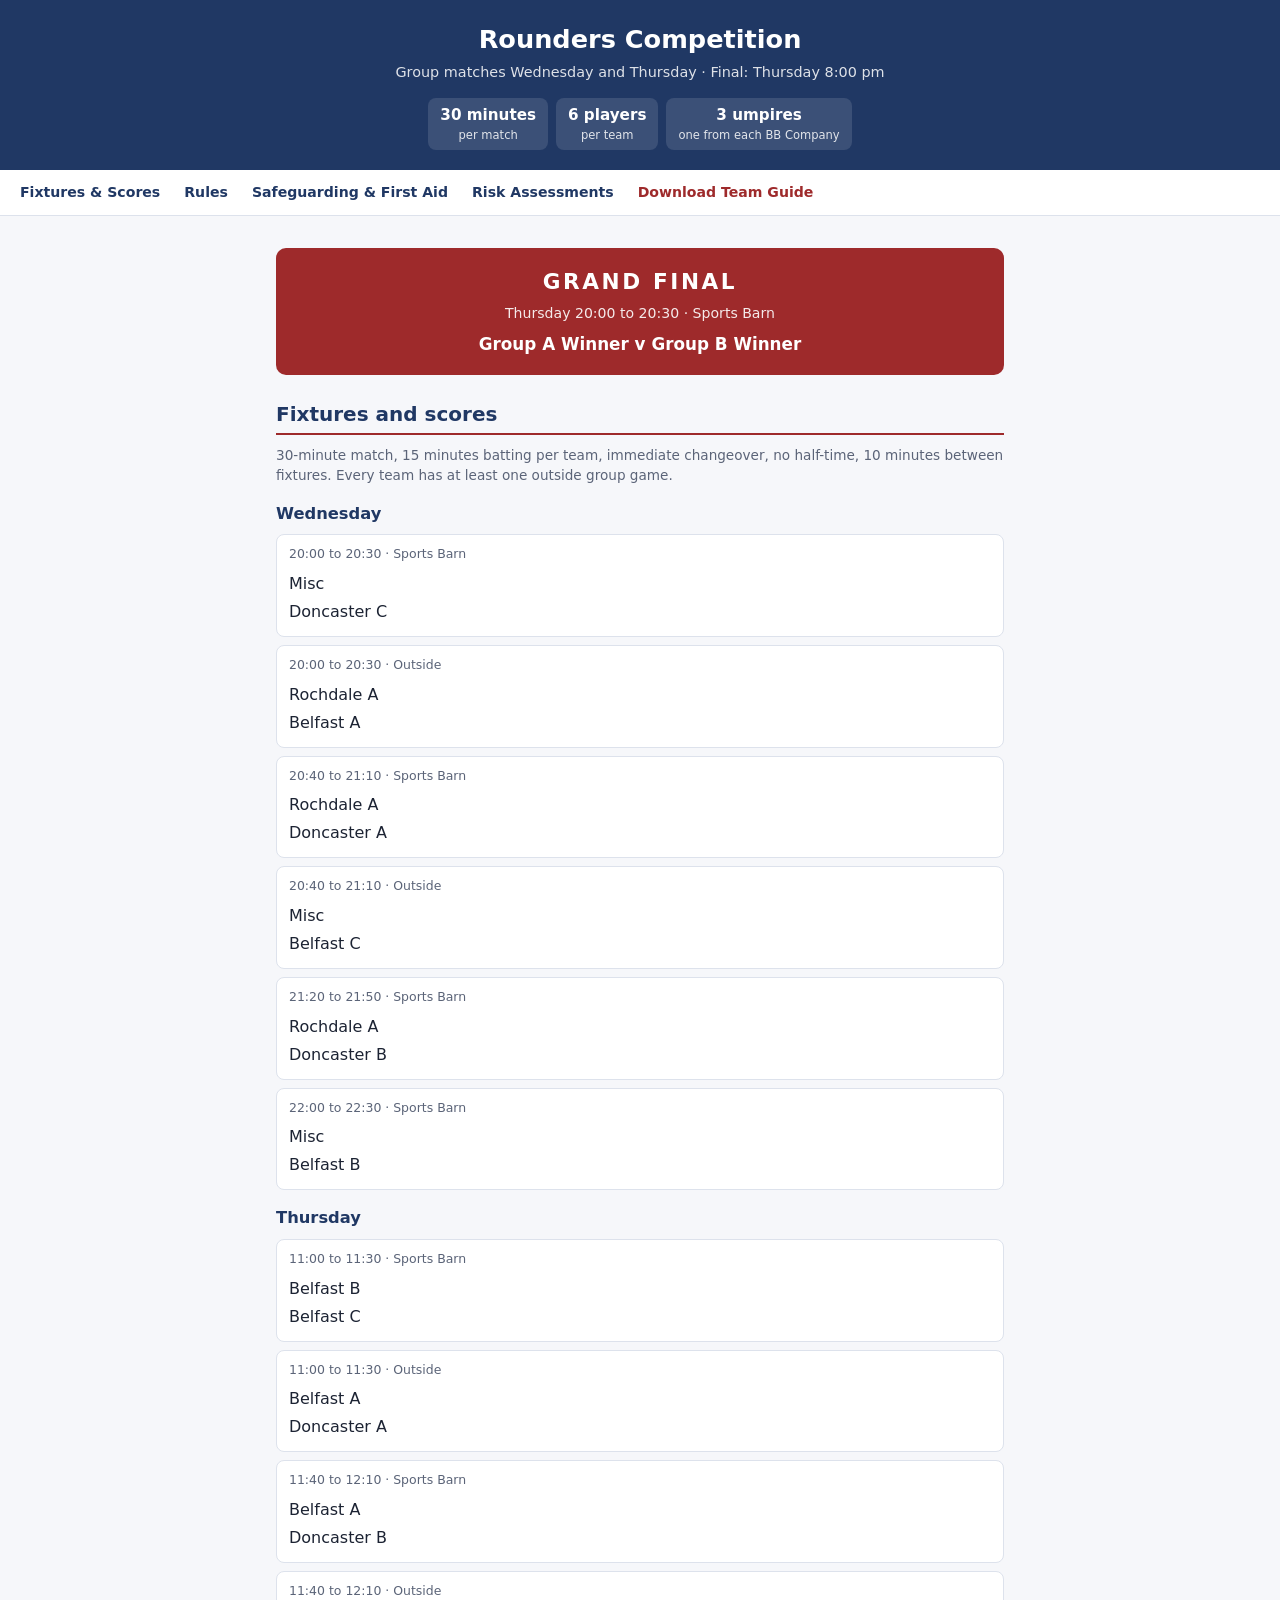
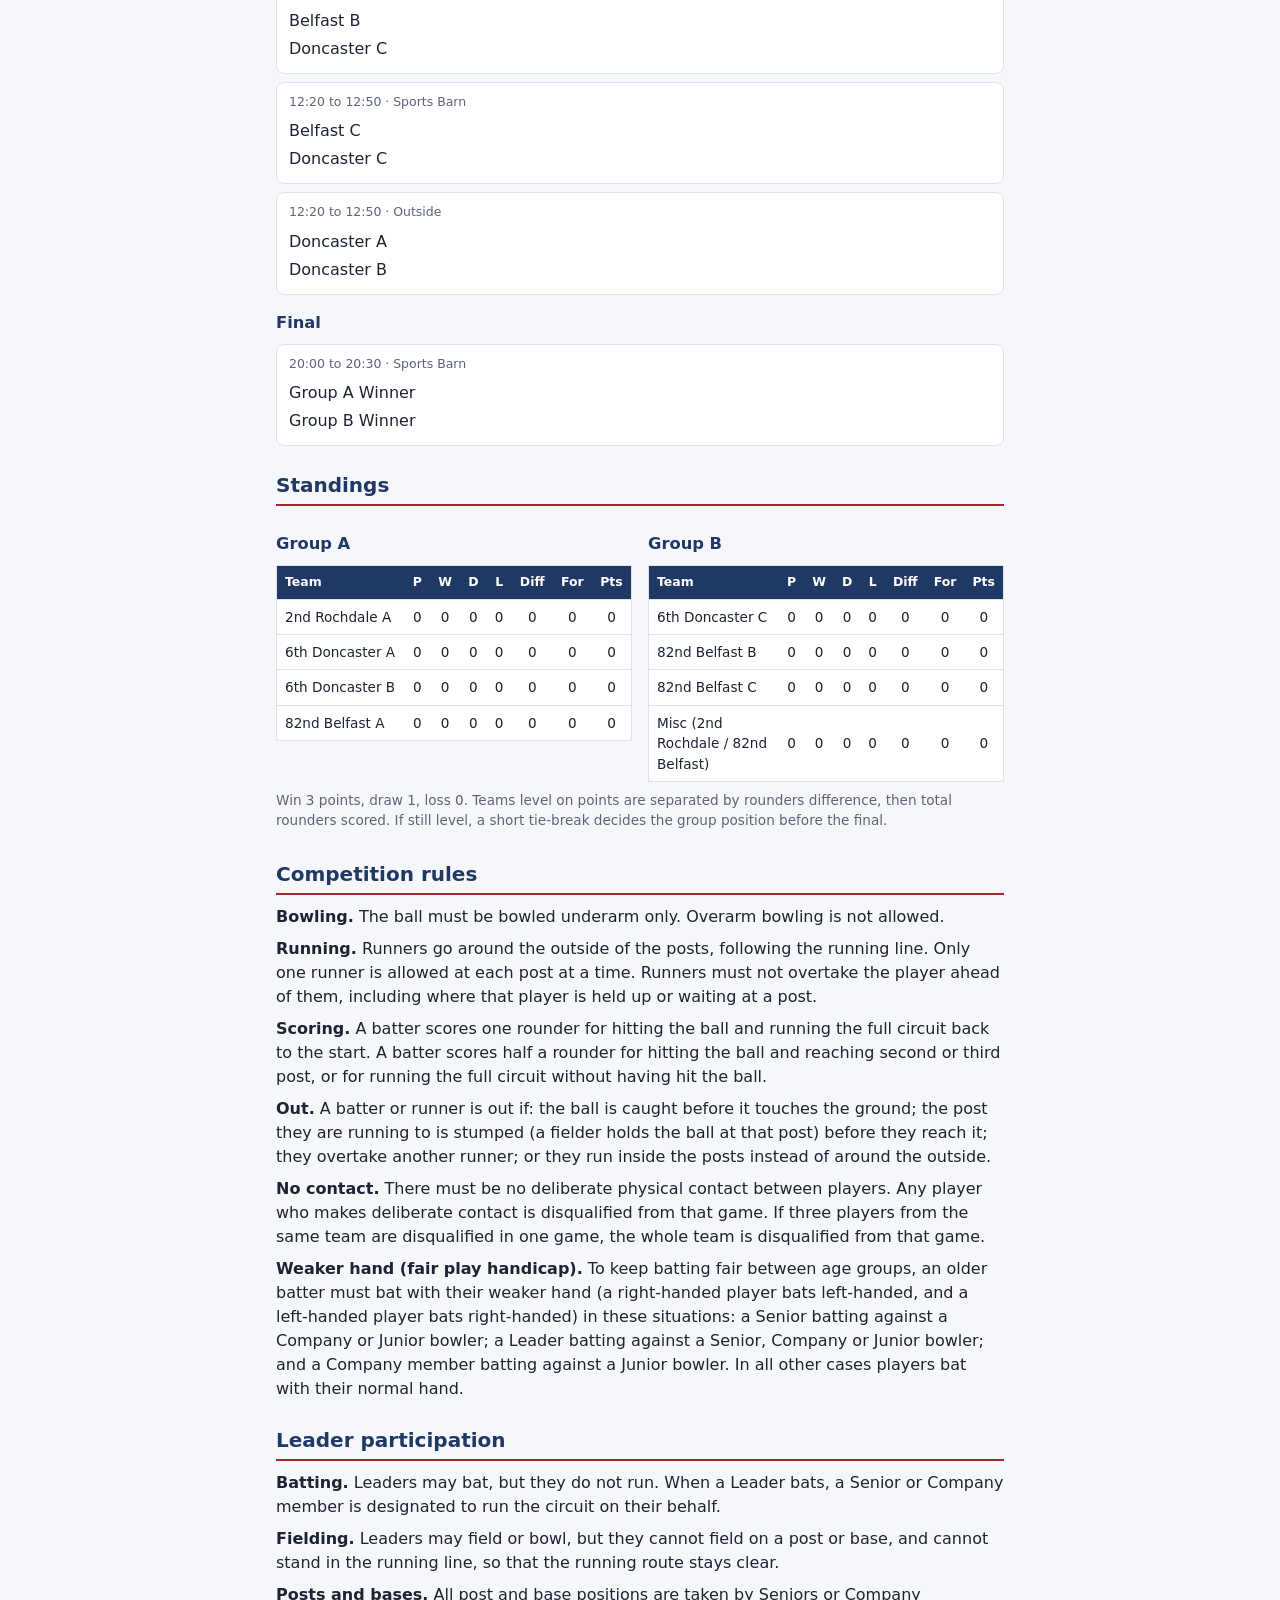
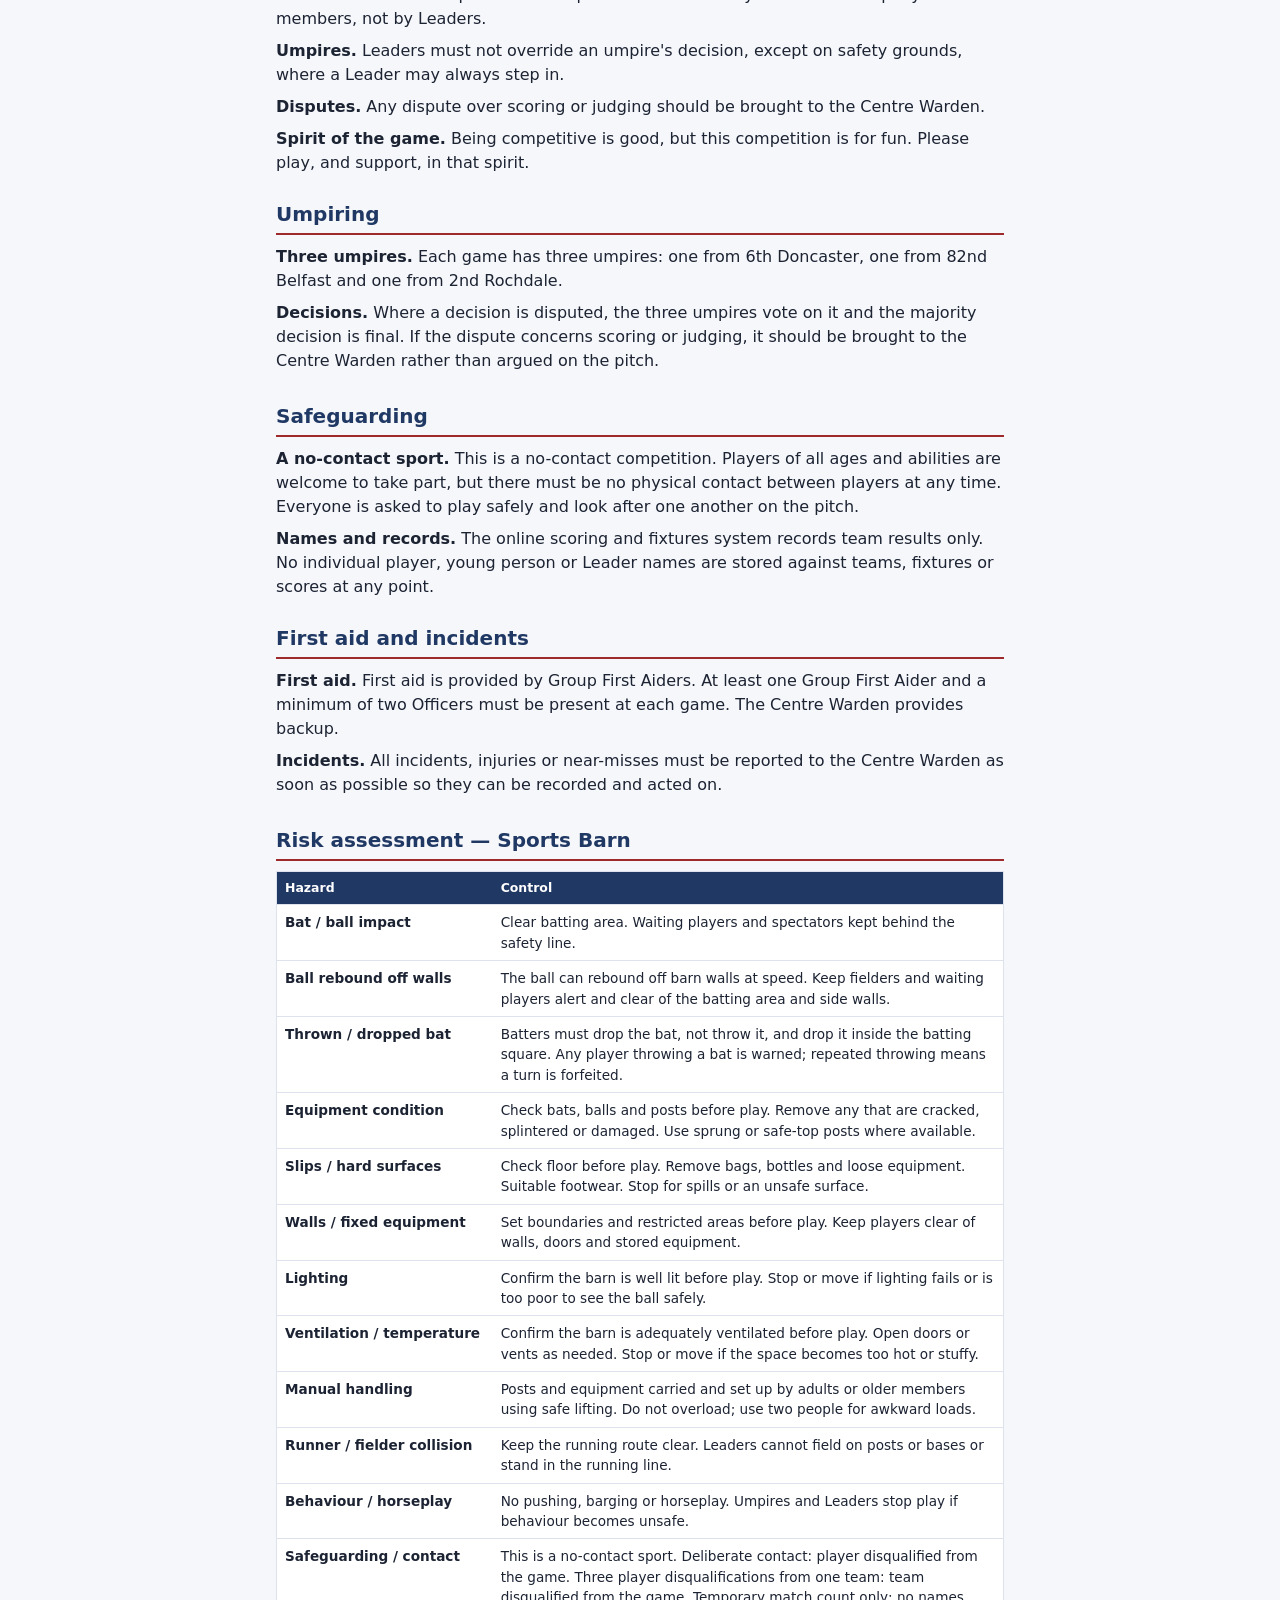
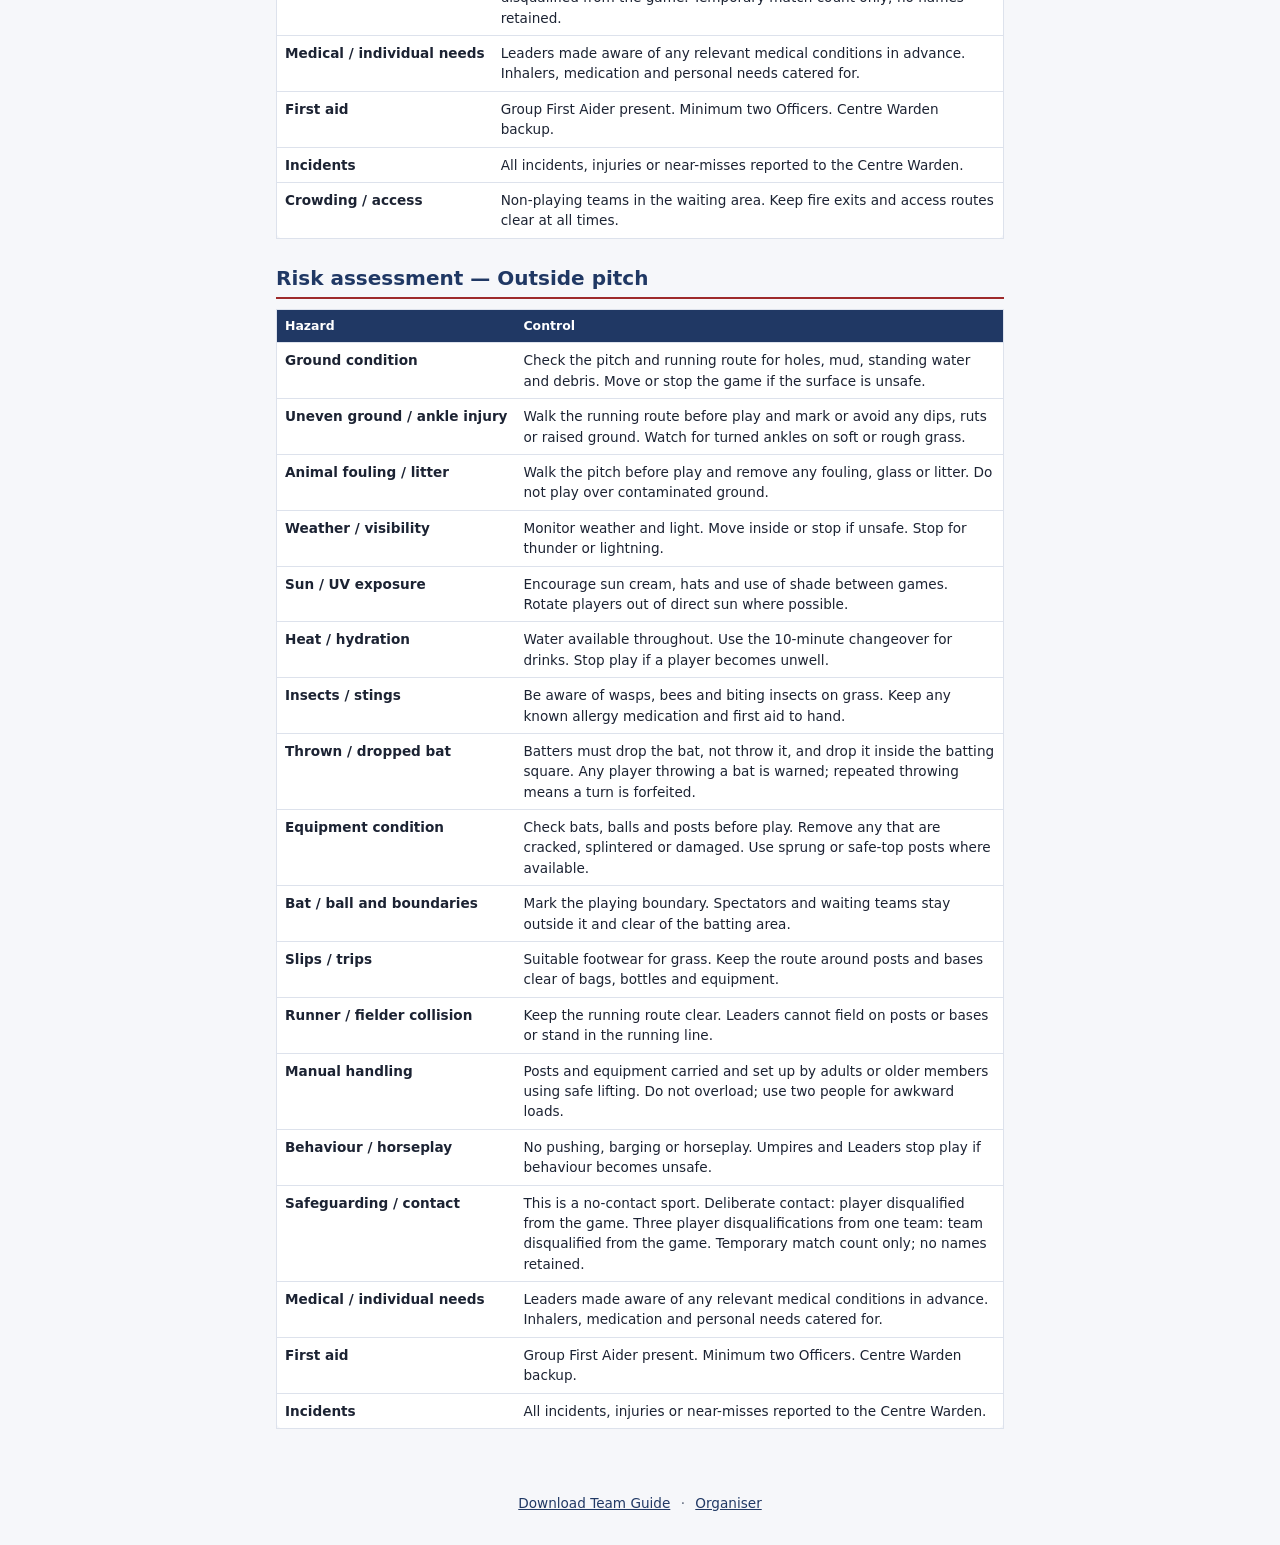
==== index.html @ 0ea50b52 "Rounders competition site: fixtures, scores, standings, rules and Team Guide" ====
<!DOCTYPE html>
<html lang="en">
<head>
<meta charset="UTF-8">
<meta name="viewport" content="width=device-width, initial-scale=1">
<title>Rounders Competition</title>
<link rel="stylesheet" href="style.css">
</head>
<body>

<header class="site-header">
  <h1>Rounders Competition</h1>
  <p class="strap">Group matches Wednesday and Thursday &middot; Final: Thursday 8:00 pm</p>
  <div class="chips">
    <div class="chip"><strong>30 minutes</strong><span>per match</span></div>
    <div class="chip"><strong>6 players</strong><span>per team</span></div>
    <div class="chip"><strong>3 umpires</strong><span>one from each BB Company</span></div>
  </div>
</header>

<nav class="site-nav">
  <a href="#fixtures">Fixtures &amp; Scores</a>
  <a href="#rules">Rules</a>
  <a href="#safety">Safeguarding &amp; First Aid</a>
  <a href="#risk">Risk Assessments</a>
  <a href="Rounders_Competition_Team_Guide.pdf" download>Download Team Guide</a>
</nav>

<main>

<section id="fixtures">
  <div class="final-banner" id="final-banner">
    <div class="final-label">Grand Final</div>
    <div class="final-detail">Thursday 20:00 to 20:30 &middot; Sports Barn</div>
    <div class="final-teams" id="final-teams">Group A Winner v Group B Winner</div>
  </div>

  <h2>Fixtures and scores</h2>
  <p class="note">30-minute match, 15 minutes batting per team, immediate changeover, no
  half-time, 10 minutes between fixtures. Every team has at least one outside group game.</p>

  <h3>Wednesday</h3>
  <div class="fixture-list" id="fixtures-wednesday"></div>

  <h3>Thursday</h3>
  <div class="fixture-list" id="fixtures-thursday"></div>

  <h3>Final</h3>
  <div class="fixture-list" id="fixtures-final"></div>

  <h2>Standings</h2>
  <div class="standings">
    <div>
      <h3>Group A</h3>
      <div class="table-wrap"><table id="standings-a"></table></div>
    </div>
    <div>
      <h3>Group B</h3>
      <div class="table-wrap"><table id="standings-b"></table></div>
    </div>
  </div>
  <p class="note">Win 3 points, draw 1, loss 0. Teams level on points are separated by
  rounders difference, then total rounders scored. If still level, a short tie-break
  decides the group position before the final.</p>
</section>

<section id="rules">
  <h2>Competition rules</h2>
  <p><strong>Bowling.</strong> The ball must be bowled underarm only. Overarm bowling is not allowed.</p>
  <p><strong>Running.</strong> Runners go around the outside of the posts, following the running line. Only one runner is allowed at each post at a time. Runners must not overtake the player ahead of them, including where that player is held up or waiting at a post.</p>
  <p><strong>Scoring.</strong> A batter scores one rounder for hitting the ball and running the full circuit back to the start. A batter scores half a rounder for hitting the ball and reaching second or third post, or for running the full circuit without having hit the ball.</p>
  <p><strong>Out.</strong> A batter or runner is out if: the ball is caught before it touches the ground; the post they are running to is stumped (a fielder holds the ball at that post) before they reach it; they overtake another runner; or they run inside the posts instead of around the outside.</p>
  <p><strong>No contact.</strong> There must be no deliberate physical contact between players. Any player who makes deliberate contact is disqualified from that game. If three players from the same team are disqualified in one game, the whole team is disqualified from that game.</p>
  <p><strong>Weaker hand (fair play handicap).</strong> To keep batting fair between age groups, an older batter must bat with their weaker hand (a right-handed player bats left-handed, and a left-handed player bats right-handed) in these situations: a Senior batting against a Company or Junior bowler; a Leader batting against a Senior, Company or Junior bowler; and a Company member batting against a Junior bowler. In all other cases players bat with their normal hand.</p>

  <h2>Leader participation</h2>
  <p><strong>Batting.</strong> Leaders may bat, but they do not run. When a Leader bats, a Senior or Company member is designated to run the circuit on their behalf.</p>
  <p><strong>Fielding.</strong> Leaders may field or bowl, but they cannot field on a post or base, and cannot stand in the running line, so that the running route stays clear.</p>
  <p><strong>Posts and bases.</strong> All post and base positions are taken by Seniors or Company members, not by Leaders.</p>
  <p><strong>Umpires.</strong> Leaders must not override an umpire's decision, except on safety grounds, where a Leader may always step in.</p>
  <p><strong>Disputes.</strong> Any dispute over scoring or judging should be brought to the Centre Warden.</p>
  <p><strong>Spirit of the game.</strong> Being competitive is good, but this competition is for fun. Please play, and support, in that spirit.</p>

  <h2>Umpiring</h2>
  <p><strong>Three umpires.</strong> Each game has three umpires: one from 6th Doncaster, one from 82nd Belfast and one from 2nd Rochdale.</p>
  <p><strong>Decisions.</strong> Where a decision is disputed, the three umpires vote on it and the majority decision is final. If the dispute concerns scoring or judging, it should be brought to the Centre Warden rather than argued on the pitch.</p>
</section>

<section id="safety">
  <h2>Safeguarding</h2>
  <p><strong>A no-contact sport.</strong> This is a no-contact competition. Players of all ages and abilities are welcome to take part, but there must be no physical contact between players at any time. Everyone is asked to play safely and look after one another on the pitch.</p>
  <p><strong>Names and records.</strong> The online scoring and fixtures system records team results only. No individual player, young person or Leader names are stored against teams, fixtures or scores at any point.</p>

  <h2>First aid and incidents</h2>
  <p><strong>First aid.</strong> First aid is provided by Group First Aiders. At least one Group First Aider and a minimum of two Officers must be present at each game. The Centre Warden provides backup.</p>
  <p><strong>Incidents.</strong> All incidents, injuries or near-misses must be reported to the Centre Warden as soon as possible so they can be recorded and acted on.</p>
</section>

<section id="risk">
  <h2>Risk assessment — Sports Barn</h2>
  <div class="table-wrap">
  <table class="risk-table">
    <tr><th>Hazard</th><th>Control</th></tr>
    <tr><td>Bat / ball impact</td><td>Clear batting area. Waiting players and spectators kept behind the safety line.</td></tr>
    <tr><td>Ball rebound off walls</td><td>The ball can rebound off barn walls at speed. Keep fielders and waiting players alert and clear of the batting area and side walls.</td></tr>
    <tr><td>Thrown / dropped bat</td><td>Batters must drop the bat, not throw it, and drop it inside the batting square. Any player throwing a bat is warned; repeated throwing means a turn is forfeited.</td></tr>
    <tr><td>Equipment condition</td><td>Check bats, balls and posts before play. Remove any that are cracked, splintered or damaged. Use sprung or safe-top posts where available.</td></tr>
    <tr><td>Slips / hard surfaces</td><td>Check floor before play. Remove bags, bottles and loose equipment. Suitable footwear. Stop for spills or an unsafe surface.</td></tr>
    <tr><td>Walls / fixed equipment</td><td>Set boundaries and restricted areas before play. Keep players clear of walls, doors and stored equipment.</td></tr>
    <tr><td>Lighting</td><td>Confirm the barn is well lit before play. Stop or move if lighting fails or is too poor to see the ball safely.</td></tr>
    <tr><td>Ventilation / temperature</td><td>Confirm the barn is adequately ventilated before play. Open doors or vents as needed. Stop or move if the space becomes too hot or stuffy.</td></tr>
    <tr><td>Manual handling</td><td>Posts and equipment carried and set up by adults or older members using safe lifting. Do not overload; use two people for awkward loads.</td></tr>
    <tr><td>Runner / fielder collision</td><td>Keep the running route clear. Leaders cannot field on posts or bases or stand in the running line.</td></tr>
    <tr><td>Behaviour / horseplay</td><td>No pushing, barging or horseplay. Umpires and Leaders stop play if behaviour becomes unsafe.</td></tr>
    <tr><td>Safeguarding / contact</td><td>This is a no-contact sport. Deliberate contact: player disqualified from the game. Three player disqualifications from one team: team disqualified from the game. Temporary match count only; no names retained.</td></tr>
    <tr><td>Medical / individual needs</td><td>Leaders made aware of any relevant medical conditions in advance. Inhalers, medication and personal needs catered for.</td></tr>
    <tr><td>First aid</td><td>Group First Aider present. Minimum two Officers. Centre Warden backup.</td></tr>
    <tr><td>Incidents</td><td>All incidents, injuries or near-misses reported to the Centre Warden.</td></tr>
    <tr><td>Crowding / access</td><td>Non-playing teams in the waiting area. Keep fire exits and access routes clear at all times.</td></tr>
  </table>
  </div>

  <h2>Risk assessment — Outside pitch</h2>
  <div class="table-wrap">
  <table class="risk-table">
    <tr><th>Hazard</th><th>Control</th></tr>
    <tr><td>Ground condition</td><td>Check the pitch and running route for holes, mud, standing water and debris. Move or stop the game if the surface is unsafe.</td></tr>
    <tr><td>Uneven ground / ankle injury</td><td>Walk the running route before play and mark or avoid any dips, ruts or raised ground. Watch for turned ankles on soft or rough grass.</td></tr>
    <tr><td>Animal fouling / litter</td><td>Walk the pitch before play and remove any fouling, glass or litter. Do not play over contaminated ground.</td></tr>
    <tr><td>Weather / visibility</td><td>Monitor weather and light. Move inside or stop if unsafe. Stop for thunder or lightning.</td></tr>
    <tr><td>Sun / UV exposure</td><td>Encourage sun cream, hats and use of shade between games. Rotate players out of direct sun where possible.</td></tr>
    <tr><td>Heat / hydration</td><td>Water available throughout. Use the 10-minute changeover for drinks. Stop play if a player becomes unwell.</td></tr>
    <tr><td>Insects / stings</td><td>Be aware of wasps, bees and biting insects on grass. Keep any known allergy medication and first aid to hand.</td></tr>
    <tr><td>Thrown / dropped bat</td><td>Batters must drop the bat, not throw it, and drop it inside the batting square. Any player throwing a bat is warned; repeated throwing means a turn is forfeited.</td></tr>
    <tr><td>Equipment condition</td><td>Check bats, balls and posts before play. Remove any that are cracked, splintered or damaged. Use sprung or safe-top posts where available.</td></tr>
    <tr><td>Bat / ball and boundaries</td><td>Mark the playing boundary. Spectators and waiting teams stay outside it and clear of the batting area.</td></tr>
    <tr><td>Slips / trips</td><td>Suitable footwear for grass. Keep the route around posts and bases clear of bags, bottles and equipment.</td></tr>
    <tr><td>Runner / fielder collision</td><td>Keep the running route clear. Leaders cannot field on posts or bases or stand in the running line.</td></tr>
    <tr><td>Manual handling</td><td>Posts and equipment carried and set up by adults or older members using safe lifting. Do not overload; use two people for awkward loads.</td></tr>
    <tr><td>Behaviour / horseplay</td><td>No pushing, barging or horseplay. Umpires and Leaders stop play if behaviour becomes unsafe.</td></tr>
    <tr><td>Safeguarding / contact</td><td>This is a no-contact sport. Deliberate contact: player disqualified from the game. Three player disqualifications from one team: team disqualified from the game. Temporary match count only; no names retained.</td></tr>
    <tr><td>Medical / individual needs</td><td>Leaders made aware of any relevant medical conditions in advance. Inhalers, medication and personal needs catered for.</td></tr>
    <tr><td>First aid</td><td>Group First Aider present. Minimum two Officers. Centre Warden backup.</td></tr>
    <tr><td>Incidents</td><td>All incidents, injuries or near-misses reported to the Centre Warden.</td></tr>
  </table>
  </div>
</section>

</main>

<footer class="site-footer">
  <a href="Rounders_Competition_Team_Guide.pdf" download>Download Team Guide</a>
  <span>&middot;</span>
  <a href="scoring.html">Organiser</a>
</footer>

<script src="data.js"></script>
<script src="site.js"></script>
</body>
</html>
---- style.css ----
:root {
  --navy: #203864;
  --red: #9e2a2b;
  --bg: #f6f7fa;
  --card: #ffffff;
  --line: #dde2ec;
  --text: #1c2333;
  --muted: #5b6478;
}

* { box-sizing: border-box; margin: 0; }

body {
  font-family: "Segoe UI", system-ui, -apple-system, sans-serif;
  background: var(--bg);
  color: var(--text);
  line-height: 1.5;
}

.site-header {
  background: var(--navy);
  color: #fff;
  padding: 20px 16px;
  text-align: center;
}
.site-header h1 { font-size: 1.6rem; }
.strap { opacity: 0.85; font-size: 0.9rem; margin-top: 4px; }
.header-link { color: #fff; }

.chips {
  display: flex;
  justify-content: center;
  gap: 8px;
  margin-top: 14px;
  flex-wrap: wrap;
}
.chip {
  background: rgba(255, 255, 255, 0.12);
  border-radius: 8px;
  padding: 6px 12px;
  display: flex;
  flex-direction: column;
  min-width: 96px;
}
.chip strong { font-size: 0.95rem; }
.chip span { font-size: 0.72rem; opacity: 0.85; }

.site-nav {
  position: sticky;
  top: 0;
  z-index: 10;
  background: var(--card);
  border-bottom: 1px solid var(--line);
  display: flex;
  overflow-x: auto;
  white-space: nowrap;
  padding: 0 8px;
}
.site-nav a {
  padding: 12px 12px;
  color: var(--navy);
  text-decoration: none;
  font-weight: 600;
  font-size: 0.88rem;
}
.site-nav a:last-child { color: var(--red); }

main { max-width: 760px; margin: 0 auto; padding: 16px; }

section { margin-bottom: 28px; }

h2 {
  color: var(--navy);
  font-size: 1.25rem;
  margin: 24px 0 10px;
  padding-bottom: 4px;
  border-bottom: 2px solid var(--red);
}
h3 { color: var(--navy); font-size: 1.02rem; margin: 16px 0 8px; }

p { margin: 8px 0; }
.note { color: var(--muted); font-size: 0.85rem; }

.final-banner {
  background: var(--red);
  color: #fff;
  border-radius: 10px;
  padding: 18px 16px;
  text-align: center;
  margin-top: 16px;
}
.final-label {
  font-size: 1.35rem;
  font-weight: 800;
  letter-spacing: 0.12em;
  text-transform: uppercase;
}
.final-detail { font-size: 0.88rem; opacity: 0.9; margin: 4px 0 8px; }
.final-teams { font-weight: 700; font-size: 1.05rem; }

.fixture-list { display: grid; gap: 8px; }

.fixture {
  background: var(--card);
  border: 1px solid var(--line);
  border-radius: 8px;
  padding: 10px 12px;
}
.fx-meta { color: var(--muted); font-size: 0.78rem; margin-bottom: 6px; }
.fx-team {
  display: flex;
  justify-content: space-between;
  align-items: center;
  gap: 8px;
  padding: 2px 0;
}
.fx-team.win { font-weight: 700; }
.fx-team .score { font-variant-numeric: tabular-nums; min-width: 2ch; text-align: right; }

.tag {
  background: var(--navy);
  color: #fff;
  border-radius: 4px;
  font-size: 0.68rem;
  padding: 1px 6px;
  vertical-align: middle;
}

.standings { display: grid; gap: 16px; }
@media (min-width: 640px) { .standings { grid-template-columns: 1fr 1fr; } }

.table-wrap { overflow-x: auto; }

table {
  width: 100%;
  border-collapse: collapse;
  background: var(--card);
  border: 1px solid var(--line);
  border-radius: 8px;
  font-size: 0.85rem;
}
th, td { padding: 7px 8px; text-align: center; border-bottom: 1px solid var(--line); }
th { background: var(--navy); color: #fff; font-size: 0.78rem; }
tr:last-child td { border-bottom: none; }
td.tname, th.tname { text-align: left; }

.risk-table th, .risk-table td { text-align: left; vertical-align: top; }
.risk-table td:first-child { font-weight: 600; white-space: nowrap; }
@media (max-width: 480px) { .risk-table td:first-child { white-space: normal; } }

.site-footer {
  text-align: center;
  padding: 20px 16px 32px;
  color: var(--muted);
  font-size: 0.85rem;
}
.site-footer a { color: var(--navy); }
.site-footer span { margin: 0 6px; }

/* Scoring page */
.token-label { font-weight: 600; display: block; margin-bottom: 4px; }
#token {
  width: 100%;
  padding: 10px;
  border: 1px solid var(--line);
  border-radius: 8px;
  font-size: 1rem;
}
.score-entry { margin-bottom: 8px; }
.score-entry input {
  width: 84px;
  padding: 8px;
  border: 1px solid var(--line);
  border-radius: 8px;
  font-size: 1rem;
  text-align: right;
}
.save-bar {
  position: sticky;
  bottom: 0;
  background: var(--card);
  border-top: 1px solid var(--line);
  display: flex;
  justify-content: space-between;
  align-items: center;
  gap: 12px;
  padding: 12px 16px;
  margin: 0 -16px;
}
.save-bar #status { font-size: 0.85rem; color: var(--muted); }
.save-bar button {
  background: var(--red);
  color: #fff;
  border: none;
  border-radius: 8px;
  padding: 10px 20px;
  font-size: 1rem;
  font-weight: 700;
  cursor: pointer;
}
.save-bar button:disabled { opacity: 0.5; }
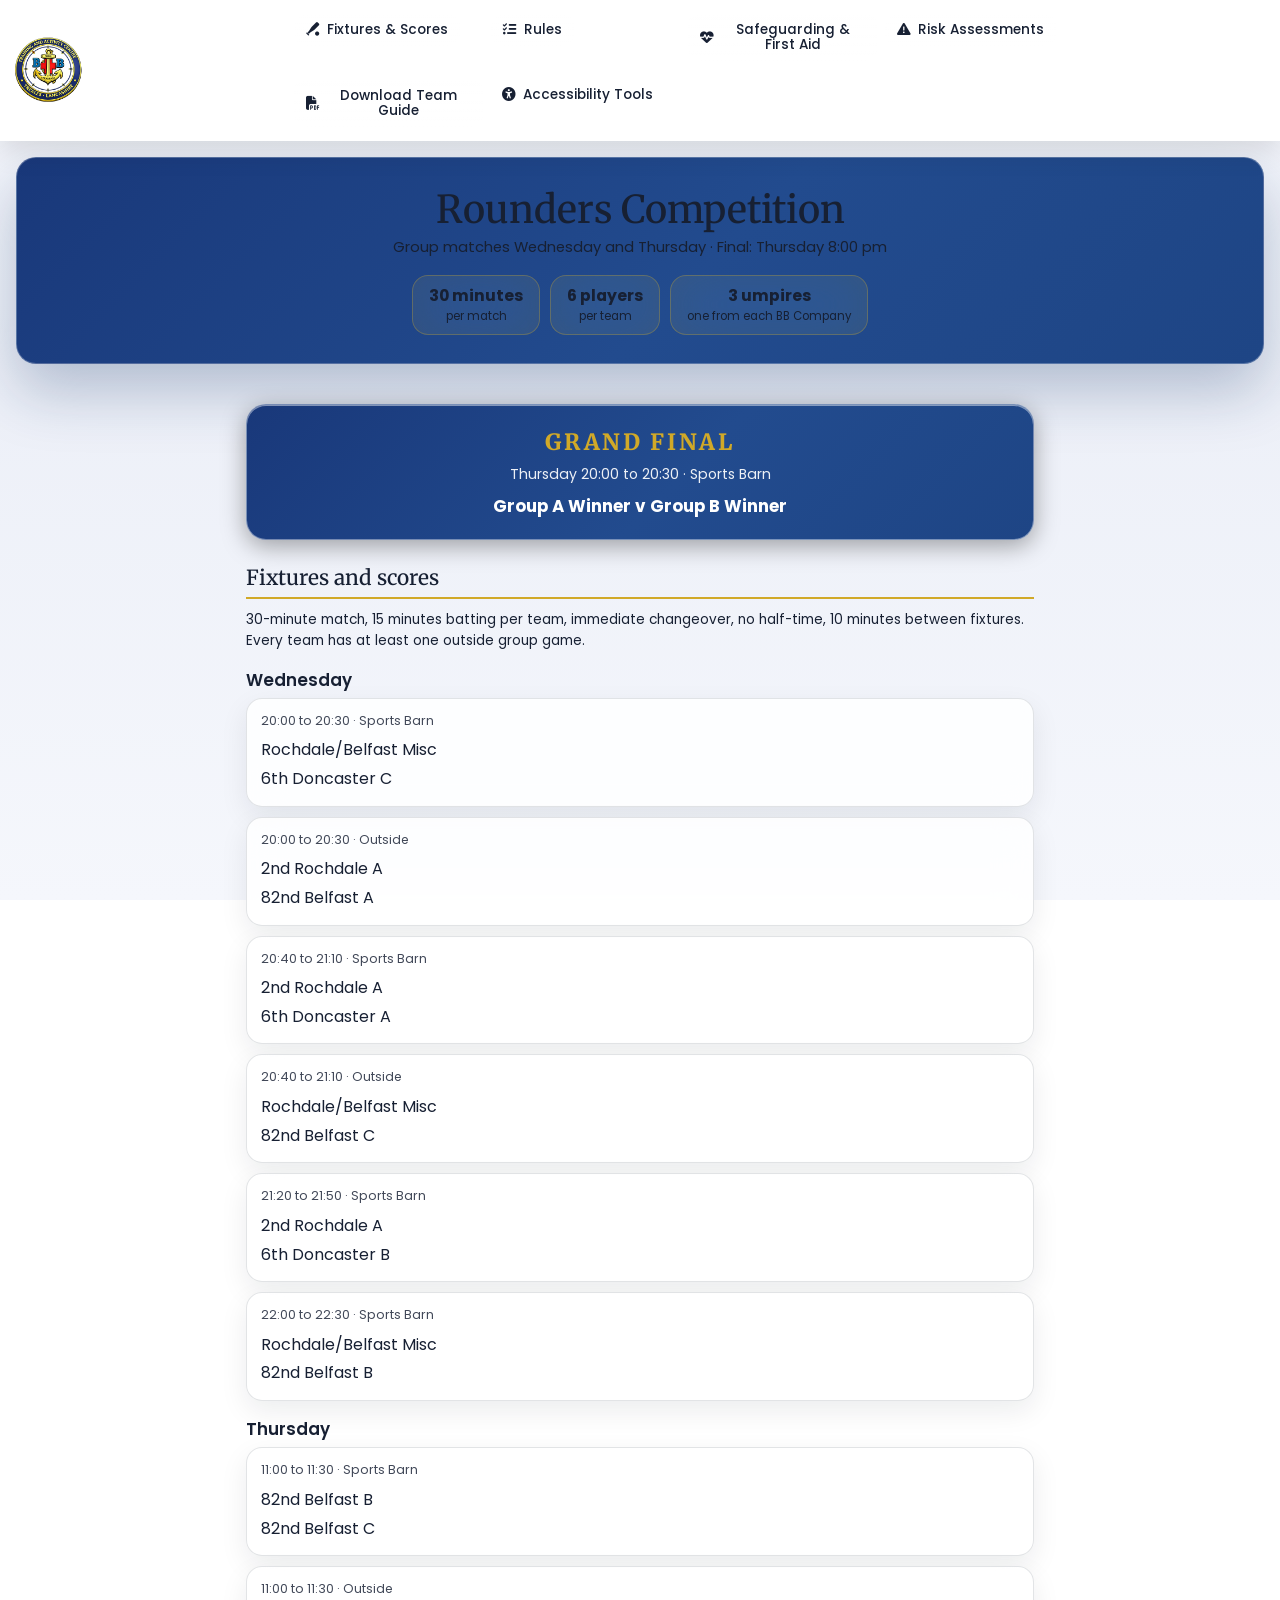
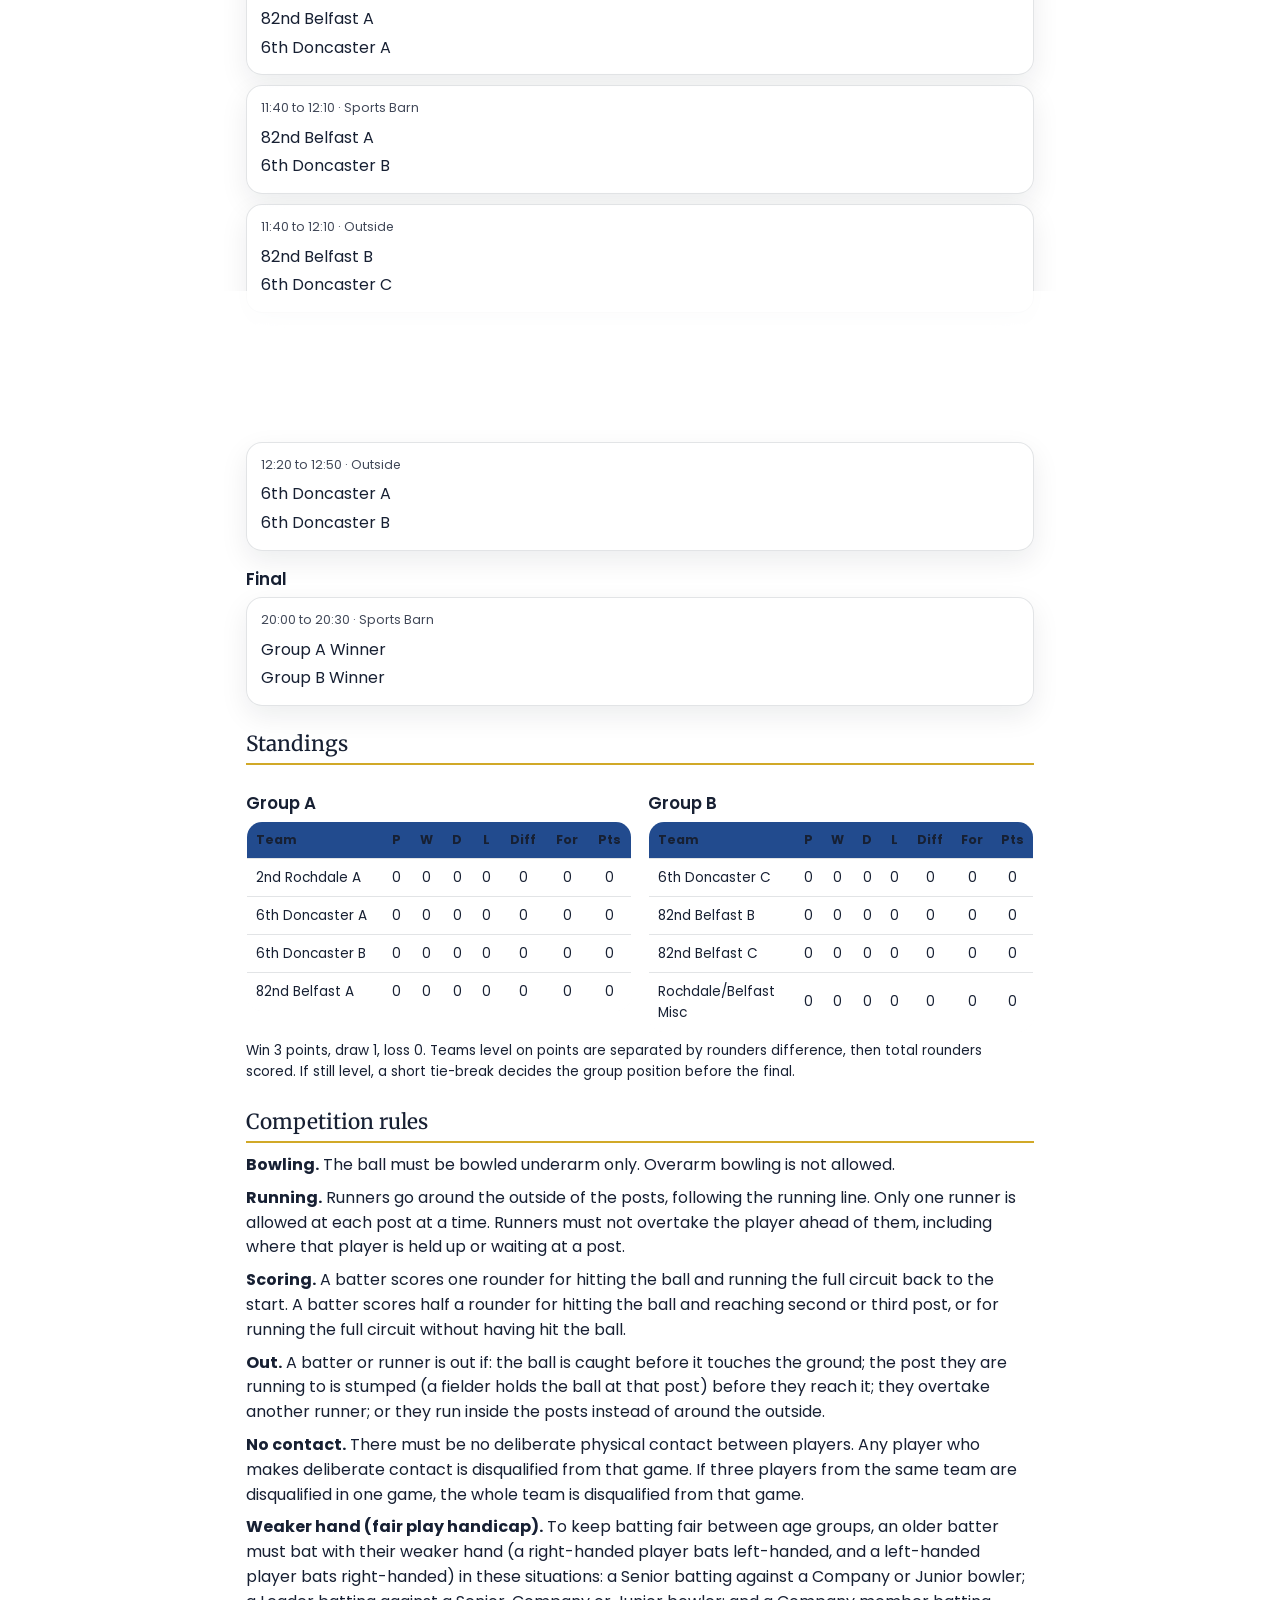
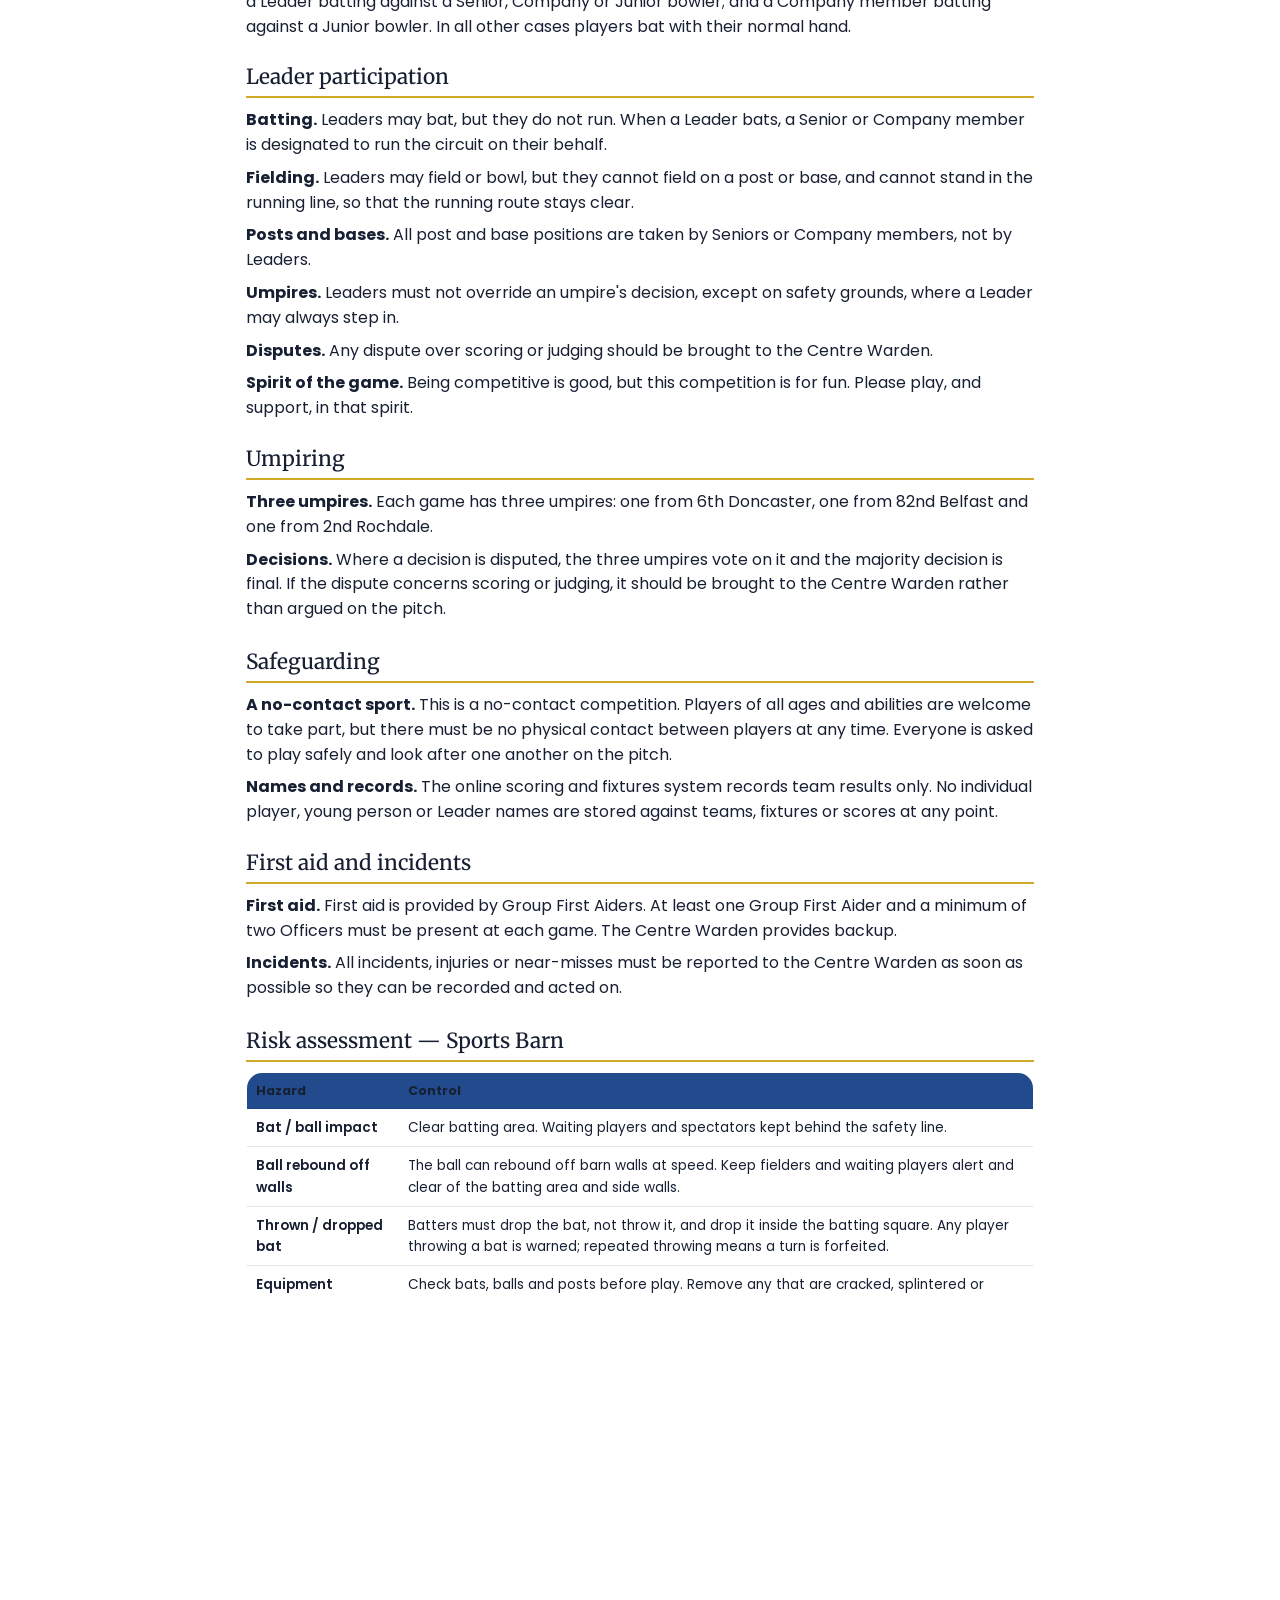
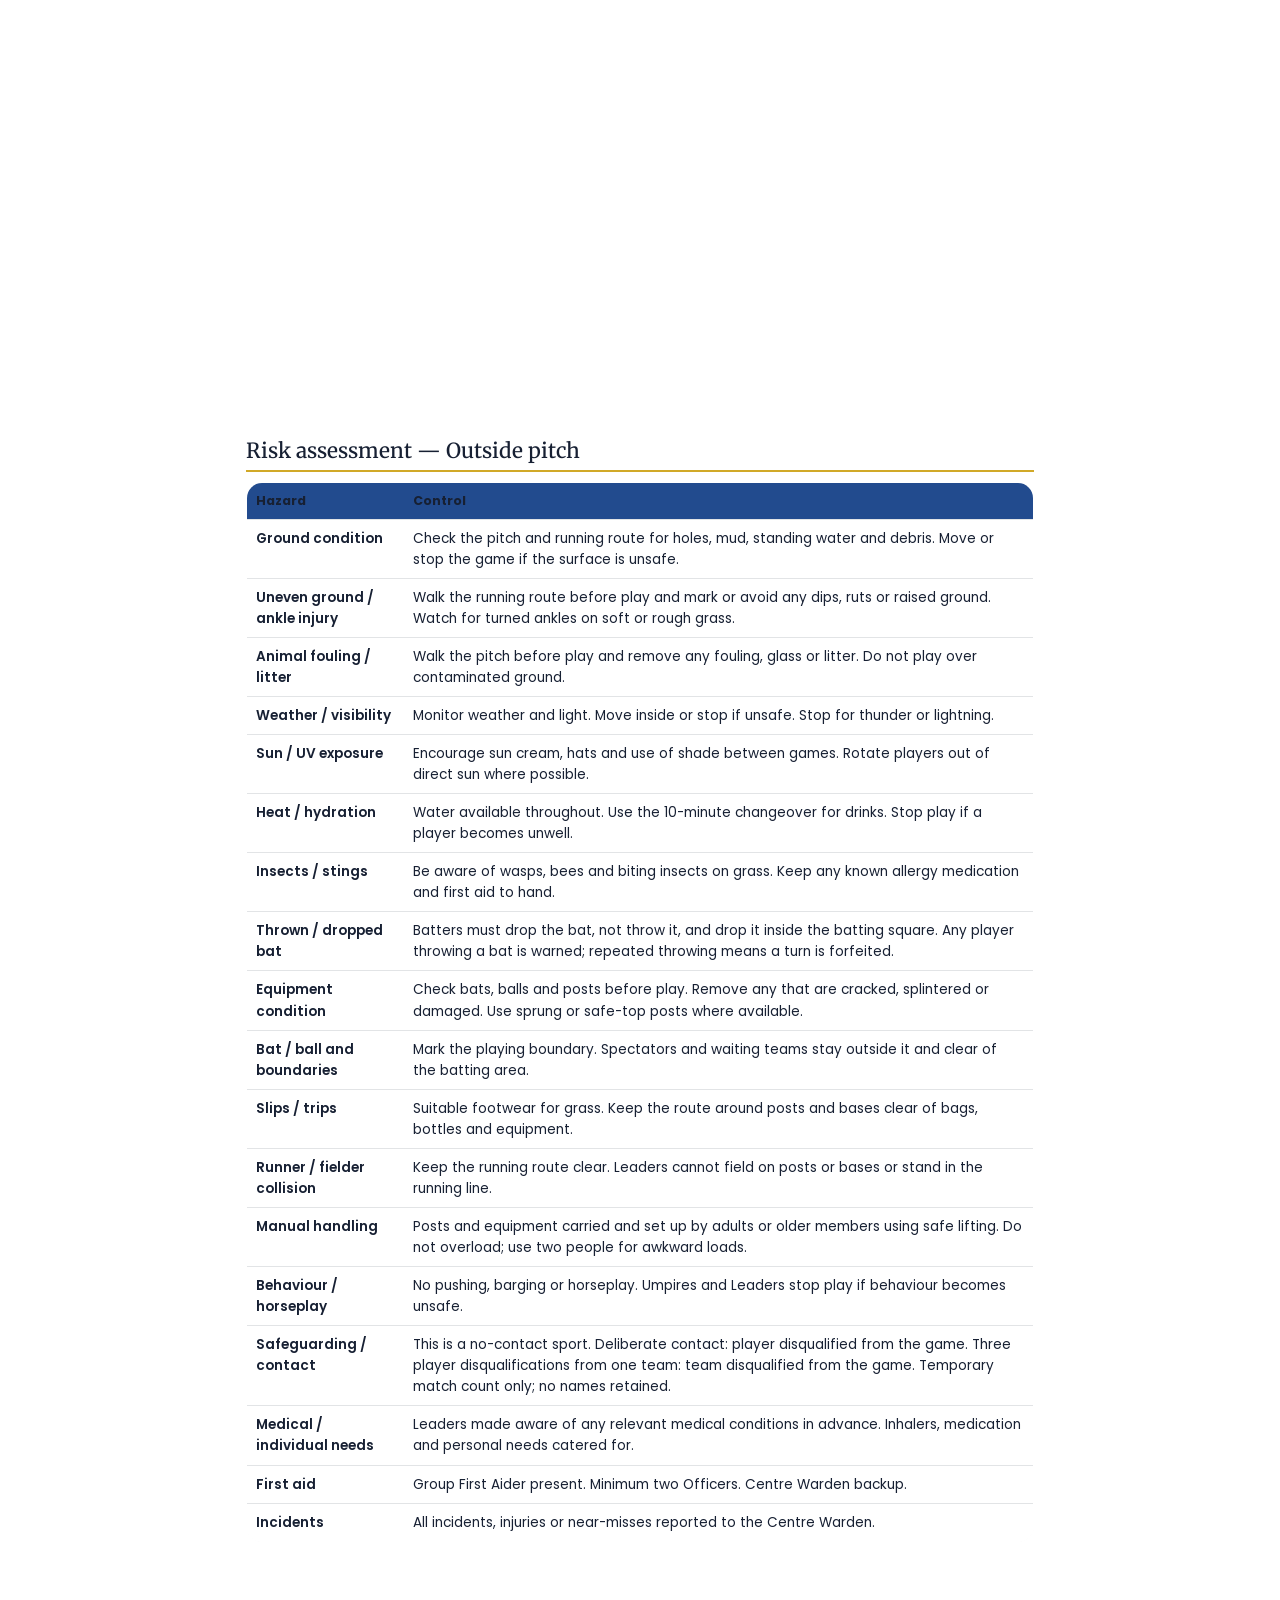
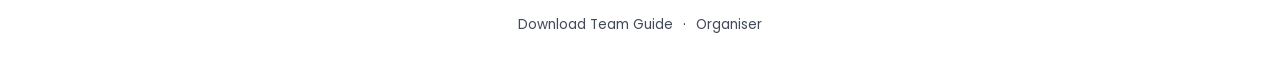
==== commit 4f0a1910: "Main-site accessibility modal, logo, glass styling, mobile nav, full team names" ====
--- a/index.html
+++ b/index.html
@@ -1,14 +1,85 @@
 <!DOCTYPE html>
-<html lang="en">
+<html id="html-root" lang="en">
 <head>
 <meta charset="UTF-8">
 <meta name="viewport" content="width=device-width, initial-scale=1">
 <title>Rounders Competition</title>
-<link rel="stylesheet" href="style.css">
+<link rel="icon" href="assets/media/i000-logo_centre-mostpages-nav-residential.webp">
+
+<link rel="preconnect" href="https://fonts.googleapis.com">
+<link rel="preconnect" href="https://fonts.gstatic.com" crossorigin>
+<link rel="preconnect" href="https://cdn.jsdelivr.net" crossorigin>
+<link rel="preconnect" href="https://cdnjs.cloudflare.com" crossorigin>
+
+<link href="https://cdn.jsdelivr.net/npm/bootstrap@5.0.2/dist/css/bootstrap.min.css" rel="stylesheet">
+<link href="https://cdnjs.cloudflare.com/ajax/libs/font-awesome/6.5.0/css/all.min.css" rel="stylesheet" referrerpolicy="no-referrer">
+<link href="https://fonts.googleapis.com/css2?family=Poppins:wght@400;600&family=Merriweather:wght@700&display=swap" rel="stylesheet">
+
+<link href="css/tokens.css" rel="stylesheet">
+<link href="css/base.css" rel="stylesheet">
+<link href="css/components.css" rel="stylesheet">
+<link href="css/theme-overrides.css" rel="stylesheet">
+<link href="style.css" rel="stylesheet">
 </head>
-<body>
-
-<header class="site-header">
+<body data-page="index">
+
+<nav class="navbar navbar-expand-lg nav-glass" aria-label="Main navigation">
+  <div class="container-fluid">
+    <a class="navbar-brand" href="index.html">
+      <img src="assets/media/i000-logo_centre-mostpages-nav-residential.webp"
+        alt="The Boys' Brigade North West District Training and Activity Centre" class="nav-logo" />
+    </a>
+
+    <button class="navbar-toggler" type="button" data-bs-toggle="collapse" data-bs-target="#navbarMain"
+      aria-controls="navbarMain" aria-expanded="false" aria-label="Toggle navigation">
+      <span class="navbar-toggler-icon toggle"></span>
+    </button>
+
+    <div class="collapse navbar-collapse" id="navbarMain">
+      <ul class="navbar-nav nav-main-links ms-auto mb-2 mb-lg-0 text-center">
+        <li class="nav-item">
+          <a class="nav-link nav-glass-btn toggle" href="#fixtures">
+            <i class="fa-solid fa-baseball-bat-ball" aria-hidden="true"></i>
+            Fixtures &amp; Scores
+          </a>
+        </li>
+        <li class="nav-item">
+          <a class="nav-link nav-glass-btn toggle" href="#rules">
+            <i class="fa-solid fa-list-check" aria-hidden="true"></i>
+            Rules
+          </a>
+        </li>
+        <li class="nav-item">
+          <a class="nav-link nav-glass-btn toggle" href="#safety">
+            <i class="fa-solid fa-heart-pulse" aria-hidden="true"></i>
+            Safeguarding &amp; First Aid
+          </a>
+        </li>
+        <li class="nav-item">
+          <a class="nav-link nav-glass-btn toggle" href="#risk">
+            <i class="fa-solid fa-triangle-exclamation" aria-hidden="true"></i>
+            Risk Assessments
+          </a>
+        </li>
+        <li class="nav-item">
+          <a class="nav-link nav-glass-btn toggle" href="Rounders_Competition_Team_Guide.pdf" download>
+            <i class="fa-solid fa-file-pdf" aria-hidden="true"></i>
+            Download Team Guide
+          </a>
+        </li>
+        <li class="nav-item">
+          <button type="button" class="nav-link nav-glass-btn toggle" data-bs-toggle="modal"
+            data-bs-target="#accessModal">
+            <i class="fa-solid fa-universal-access" aria-hidden="true"></i>
+            Accessibility Tools
+          </button>
+        </li>
+      </ul>
+    </div>
+  </div>
+</nav>
+
+<header class="comp-hero">
   <h1>Rounders Competition</h1>
   <p class="strap">Group matches Wednesday and Thursday &middot; Final: Thursday 8:00 pm</p>
   <div class="chips">
@@ -17,14 +88,6 @@
     <div class="chip"><strong>3 umpires</strong><span>one from each BB Company</span></div>
   </div>
 </header>
-
-<nav class="site-nav">
-  <a href="#fixtures">Fixtures &amp; Scores</a>
-  <a href="#rules">Rules</a>
-  <a href="#safety">Safeguarding &amp; First Aid</a>
-  <a href="#risk">Risk Assessments</a>
-  <a href="Rounders_Competition_Team_Guide.pdf" download>Download Team Guide</a>
-</nav>
 
 <main>
 
@@ -148,13 +211,127 @@
 
 </main>
 
-<footer class="site-footer">
+<footer class="site-foot">
   <a href="Rounders_Competition_Team_Guide.pdf" download>Download Team Guide</a>
   <span>&middot;</span>
   <a href="scoring.html">Organiser</a>
 </footer>
 
+<!-- Accessibility Modal (copied from the main website nav component) -->
+<div class="modal fade" id="accessModal" tabindex="-1" aria-labelledby="accessModalLabel" aria-hidden="true">
+  <div class="modal-dialog modal-dialog-centered modal-lg">
+    <div class="modal-content glass-panel" role="document">
+      <div class="modal-header border-0">
+        <h5 class="modal-title" id="accessModalLabel">Accessibility &amp; Theme</h5>
+        <button type="button" class="btn-close btn-close-white" data-bs-dismiss="modal" aria-label="Close"></button>
+      </div>
+
+      <div class="modal-body">
+        <div class="row gy-3">
+          <div class="col-12 col-md-6">
+            <label class="form-label mb-2">Theme</label>
+            <div class="dropdown">
+              <button class="btn btn-glass dropdown-toggle w-100 d-flex justify-content-between align-items-center"
+                id="themeDropdownBtn" data-bs-toggle="dropdown" aria-expanded="false">
+                <span id="themeDropdownLabel">Choose theme</span>
+              </button>
+              <ul class="dropdown-menu w-100" aria-labelledby="themeDropdownBtn" id="themeDropdownList">
+                <li><a class="dropdown-item theme-item" href="#" role="menuitem" data-theme="light">Light</a></li>
+                <li><a class="dropdown-item theme-item" href="#" role="menuitem" data-theme="dark">Dark</a></li>
+                <li><a class="dropdown-item theme-item" href="#" role="menuitem"
+                    data-theme="dyspraxia">Dyslexia-Friendly</a></li>
+                <li><a class="dropdown-item theme-item" href="#" role="menuitem" data-theme="spring">Spring</a></li>
+                <li><a class="dropdown-item theme-item" href="#" role="menuitem" data-theme="summer">Summer</a></li>
+                <li><a class="dropdown-item theme-item" href="#" role="menuitem" data-theme="autumn">Autumn</a></li>
+                <li><a class="dropdown-item theme-item" href="#" role="menuitem" data-theme="winter">Winter</a></li>
+              </ul>
+            </div>
+
+            <div class="mt-3">
+              <label for="fontSizeRange" class="form-label">Font size: <span id="fontSizeLabel">100%</span></label>
+              <input id="fontSizeRange" type="range" min="90" max="150" value="100" class="form-range"
+                aria-label="Adjust font size" />
+              <small class="form-text text-muted">Drag to increase or reduce base text size (applies site-wide).</small>
+            </div>
+          </div>
+
+          <div class="col-12 col-md-6">
+            <fieldset>
+              <legend class="mb-2">Language</legend>
+              <div id="google_translate_element_modal" aria-label="Language selector (Google Translate)"></div>
+              <p class="form-text mt-2 mb-0">
+                <i class="fa-solid fa-circle-info me-1" aria-hidden="true"></i>
+                Selecting a language loads Google Translate, which may set cookies.
+                See our <a href="https://www.bb-northwest.org.uk/bb-centre/pages/privacy.html#term-10" target="_blank"
+                  rel="noopener">privacy policy</a>
+                for details.
+              </p>
+            </fieldset>
+
+            <hr>
+
+            <fieldset class="mt-3">
+              <legend class="mb-2">Accessibility toggles</legend>
+
+              <div class="form-check form-switch mb-2">
+                <input class="form-check-input" type="checkbox" id="toggleReduceMotion">
+                <label class="form-check-label" for="toggleReduceMotion">Reduce motion</label>
+              </div>
+
+              <div class="form-check form-switch mb-2">
+                <input class="form-check-input" type="checkbox" id="toggleUnderline">
+                <label class="form-check-label" for="toggleUnderline">Underline links</label>
+              </div>
+
+              <div class="form-check form-switch mb-2">
+                <input class="form-check-input" type="checkbox" id="toggleReadableFont">
+                <label class="form-check-label" for="toggleReadableFont">Readable font (where available)</label>
+              </div>
+
+              <div class="form-check form-switch mb-2">
+                <input class="form-check-input" type="checkbox" id="toggleSound">
+                <label class="form-check-label" for="toggleSound">Sound feedback (gentle chime)</label>
+              </div>
+
+              <div class="form-text mt-2">Use Save to persist settings to your browser.</div>
+            </fieldset>
+          </div>
+        </div>
+      </div>
+
+      <div class="modal-footer border-0">
+        <button id="resetDefaults" type="button" class="btn btn-outline-secondary me-auto">Reset to defaults</button>
+        <button type="button" class="btn btn-secondary" data-bs-dismiss="modal">Close</button>
+        <button id="saveAccess" type="button" class="btn btn-glass">Save settings</button>
+      </div>
+
+      <div class="px-3 pb-3">
+        <ul class="mb-0">
+          <li>
+            <p class="acessibilityDisclaimer mb-2">
+              This website has been designed to follow Web Content Accessibility Guidelines (WCAG 2.1 Level AA) wherever
+              possible.
+            </p>
+          </li>
+          <li>
+            <p class="acessibilityDisclaimer mb-0">
+              If you experience any difficulty accessing content on this website, please contact us and we will be happy
+              to assist.
+            </p>
+          </li>
+        </ul>
+      </div>
+    </div>
+  </div>
+</div>
+
+<div id="a11y-live" aria-live="polite" aria-atomic="true" class="visually-hidden"></div>
+<audio id="theme-chime" src="assets/chime1.mp3" preload="auto"></audio>
+
+<script src="https://cdn.jsdelivr.net/npm/bootstrap@5.0.2/dist/js/bootstrap.bundle.min.js"></script>
 <script src="data.js"></script>
 <script src="site.js"></script>
+<script src="theme.js"></script>
+<script src="a11y.js"></script>
 </body>
 </html>
--- a/css/tokens.css
+++ b/css/tokens.css
@@ -0,0 +1,417 @@
+:root{
+  --primary: #224B8E;
+  --accent: #5D99D2;
+
+  --bg-color: #f6fbff;
+  --bg-fade: #f6fbff;
+
+  --panel-bg: rgba(255,255,255,0.66);
+  --text-color: #172033;
+  --muted: rgba(23,32,51,0.9);
+  --surface-bg: rgba(255,255,255,0.82);
+  --surface-bg-strong: rgba(255,255,255,0.90);
+  --surface-border: rgba(23,32,51,0.12);
+  --surface-shadow: 0 10px 28px rgba(15, 23, 42, 0.08);
+--btn-glass-bg: rgba(34,75,142,0.14);
+--btn-glass-bg-strong: rgba(34,75,142,0.22);
+  --glass-blur: 28px;
+  --glass-saturate: 140%;
+  --glass-brightness: 120%;
+  --focus-color: rgba(34,75,142,0.95);
+  --primary-rgb: 10 132 255; 
+  --btn-padding-y: .65rem;
+  --btn-padding-x: 1.6rem;
+  --btn-radius: 1rem;
+
+--hero-bg: linear-gradient(135deg, #1f5fa8 0%, #2369b2 55%, #1d5a9c 100%);
+  --hero-text: #ffffff;
+  --hero-muted: rgba(255, 255, 255, 0.88);
+  --hero-accent: #d1a928;
+
+  --hero-pill-bg: rgba(255, 255, 255, 0.10);
+  --hero-pill-border: rgba(255, 255, 255, 0.18);
+
+  --hero-btn-secondary-bg: rgba(255, 255, 255, 0.08);
+  --hero-btn-secondary-border: rgba(255, 255, 255, 0.26);
+  --hero-btn-secondary-text: #ffffff;
+
+  --hero-thumb-border: rgba(255, 255, 255, 0.12);
+  --hero-logo-bg: transparent;
+  --hero-shadow: 0 20px 48px rgba(15, 23, 42, 0.16);
+
+--glass-bg: rgba(255, 255, 255, 0.12);
+--glass-bg-strong: rgba(255, 255, 255, 0.18);
+
+--glass-border: rgba(255, 255, 255, 0.25);
+--glass-border-strong: rgba(255, 255, 255, 0.4);
+
+--glass-shadow:
+  0 4px 18px rgba(0, 0, 0, 0.25),
+  inset 0 1px 0 rgba(255, 255, 255, 0.35);
+
+--glass-shadow-strong:
+  0 6px 24px rgba(0, 0, 0, 0.35),
+  inset 0 1px 0 rgba(255, 255, 255, 0.45);
+
+
+
+  --font-body: "Poppins", system-ui, -apple-system, "Segoe UI", Roboto, Arial, sans-serif;
+  --font-heading: Merriweather, Georgia, serif;
+
+  --overlay-color: rgba(255,255,255,0.25);
+  --overlay-gradient: linear-gradient(180deg, rgba(255,255,255,0.22) 0%, rgba(255,255,255,0.12) 55%, rgba(255,255,255,0.06) 100%);
+  --fade-speed: 0.5s;
+
+  
+  --shimmer-color: rgba(255,255,255,0.35);
+}
+
+@font-face {
+  font-family: "OpenDyslexic";
+  src: url("../assets/fonts/opendyslexic/OpenDyslexic-Regular.woff2") format("woff2"),
+       url("../assets/fonts/opendyslexic/OpenDyslexic-Regular.woff") format("woff");
+  font-weight: 400;
+  font-style: normal;
+  font-display: swap;
+}
+
+@font-face {
+  font-family: "OpenDyslexic";
+  src: url("../assets/fonts/opendyslexic/OpenDyslexic-Bold.woff2") format("woff2"),
+       url("../assets/fonts/opendyslexic/OpenDyslexic-Bold.woff") format("woff");
+  font-weight: 700;
+  font-style: normal;
+  font-display: swap;
+}
+
+@font-face {
+  font-family: "OpenDyslexic";
+  src: url("../assets/fonts/opendyslexic/OpenDyslexic-Italic.woff2") format("woff2"),
+       url("../assets/fonts/opendyslexic/OpenDyslexic-Italic.woff") format("woff");
+  font-weight: 400;
+  font-style: italic;
+  font-display: swap;
+}
+
+@font-face {
+  font-family: "OpenDyslexic";
+  src: url("../assets/fonts/opendyslexic/OpenDyslexic-BoldItalic.woff2") format("woff2"),
+       url("../assets/fonts/opendyslexic/OpenDyslexic-BoldItalic.woff") format("woff");
+  font-weight: 700;
+  font-style: italic;
+  font-display: swap;
+}
+
+html[data-theme="light"] {
+  /* Hero: deep BB navy, gold accent throughout */
+  --hero-bg: linear-gradient(135deg, #19387a 0%, #224B8E 55%, #1e4585 100%);
+  --hero-text: #ffffff;
+  --hero-muted: rgba(255, 255, 255, 0.92);
+  --hero-accent: #d1a928;
+
+  --hero-pill-bg: rgba(209, 169, 40, 0.12);
+  --hero-pill-border: rgba(209, 169, 40, 0.30);
+
+  --hero-btn-secondary-bg: rgba(255, 255, 255, 0.14);
+  --hero-btn-secondary-border: rgba(255, 255, 255, 0.32);
+  --hero-btn-secondary-text: #ffffff;
+
+  --hero-thumb-border: rgba(255, 255, 255, 0.22);
+  --hero-logo-bg: transparent;
+  --hero-shadow: 0 26px 60px rgba(17, 52, 99, 0.28);
+
+  --bg-fade: #f5f7fc;
+  --bg-color: linear-gradient(180deg, #f5f7fc 0%, #edf0f8 45%, #f5f7fc 100%);
+  --panel-bg: rgba(255, 255, 255, 0.72);
+  --text-color: #172033;
+  --muted: rgba(23, 32, 51, 0.82);
+  --surface-bg: rgba(255, 255, 255, 0.84);
+  --surface-bg-strong: rgba(255, 255, 255, 0.92);
+  --surface-border: rgba(23, 32, 51, 0.12);
+  --surface-shadow: 0 10px 28px rgba(15, 23, 42, 0.08);
+  --overlay-color: rgba(255, 255, 255, 0.18);
+  --overlay-gradient: linear-gradient(180deg,
+      rgba(255, 255, 255, 0.10) 0%,
+      rgba(255, 255, 255, 0.06) 55%,
+      rgba(255, 255, 255, 0.04) 100%);
+  --shimmer-color: rgba(255, 255, 255, 0.35);
+  --scrollbar-track: rgba(0, 0, 0, 0.08);
+  --scrollbar-thumb: rgba(34, 75, 142, 0.75);
+}
+
+html[data-theme="dark"]{
+    --hero-bg: linear-gradient(135deg, #0f2748 0%, #173a67 55%, #0d223f 100%);
+      --hero-text: #f3f7ff;
+      --hero-muted: rgba(243, 247, 255, 0.82);
+      --hero-accent: #d1a928;
+      --hero-pill-bg: rgba(255, 255, 255, 0.08);
+      --hero-pill-border: rgba(255, 255, 255, 0.14);
+      --hero-btn-secondary-bg: rgba(255, 255, 255, 0.06);
+      --hero-btn-secondary-border: rgba(255, 255, 255, 0.18);
+      --hero-btn-secondary-text: #f3f7ff;
+      --hero-thumb-border: rgba(255, 255, 255, 0.10);
+      --hero-logo-bg: transparent;
+    --bg-fade: #05060a;
+  --bg-color: linear-gradient(180deg, #05060a 0%, #07101f 45%, #05060a 100%);
+  --panel-bg: rgba(20,20,22,0.58);
+  --text-color: #eaf4ff;
+  --muted: rgba(234,244,255,0.78);
+  --surface-bg: rgba(18,24,36,0.82);
+  --surface-bg-strong: rgba(24,32,46,0.90);
+  --surface-border: rgba(234,244,255,0.12);
+  --surface-shadow: 0 12px 32px rgba(0,0,0,0.28);
+  --overlay-color: rgba(2,8,24,0.50);
+  --overlay-gradient: linear-gradient(
+    180deg,
+    rgba(0,0,0,0.12) 0%,
+    rgba(0,0,0,0.28) 55%,
+    rgba(0,0,0,0.46) 100%
+  );
+  --shimmer-color: rgba(255,255,255,0.22);
+  --scrollbar-track: rgba(255,255,255,0.08);
+--scrollbar-thumb: rgba(255,255,255,0.35);
+}
+
+html[data-theme="dyspraxia"]{
+   --font-body: "OpenDyslexic", Arial, sans-serif;
+  --surface-bg: rgba(236,231,221,0.88);
+  --surface-bg-strong: rgba(236,231,221,0.94);
+  --surface-border: rgba(120,112,92,0.24);
+  --surface-shadow: 0 10px 28px rgba(24,20,14,0.10);
+
+--hero-bg: linear-gradient(135deg, #6e5a40 0%, #8b6f4d 52%, #b49366 100%);
+  --hero-text: #fff8ee;
+  --hero-muted: rgba(255, 248, 238, 0.84);
+  --hero-accent: #d8c39a;
+
+  --hero-pill-bg: rgba(255, 248, 238, 0.12);
+  --hero-pill-border: rgba(255, 248, 238, 0.22);
+
+  --hero-btn-secondary-bg: rgba(255, 248, 238, 0.14);
+  --hero-btn-secondary-border: rgba(255, 248, 238, 0.30);
+  --hero-btn-secondary-text: #fff8ee;
+
+  --hero-thumb-border: rgba(255, 248, 238, 0.16);
+  --hero-logo-bg: transparent;
+  --hero-shadow: 0 20px 48px rgba(58, 43, 26, 0.24);
+  --font-size-base: 0.85rem;
+  --line-height-base: 1.65;
+  
+   --bg-fade: #efe9dd;
+  --bg-color: linear-gradient(180deg, #efe9dd 0%, #e1d8c8 52%, #eee7db 100%);
+
+  --panel-bg: rgba(236,231,221,0.82);
+
+  --text-color: #201d16;
+  --muted: rgba(32,29,22,0.74);
+
+  
+  --overlay-color: rgba(95,88,70,0.06);
+  --overlay-gradient: linear-gradient(
+    180deg,
+    rgba(252,251,247,0.08) 0%,
+    rgba(155,146,122,0.14) 58%,
+    rgba(95,88,70,0.18) 100%
+  );
+
+  --shimmer-color: rgba(0,0,0,0.06);
+
+  --glass-blur: 24px;
+  --glass-saturate: 110%;
+  --btn-padding-y: 0.9rem;
+  --btn-padding-x: 2rem;
+  --btn-radius: 1.2rem;
+
+  --fade-speed: 0.6s;
+  
+--scrollbar-track: rgba(0,0,0,0.08);
+--scrollbar-thumb: rgba(34,75,142,0.75); 
+}
+
+[data-theme="dyspraxia"] .glass-panel,
+[data-theme="dyspraxia"] #routeInfoBox,
+[data-theme="dyspraxia"] #attractionInfoBox {
+  background: var(--panel-bg);
+  border: 1px solid rgba(120,112,92,0.34);
+  color: var(--text-color);
+  backdrop-filter: blur(var(--glass-blur)) saturate(var(--glass-saturate));
+  box-shadow: 0 6px 24px rgba(24,20,14,0.16);
+}
+
+[data-theme="dyspraxia"] .btn-glass,
+[data-theme="dyspraxia"] .church-btn {
+  background: rgba(238,232,220,0.72);
+  color: var(--text-color);
+  border: 1px solid rgba(120,112,92,0.38);
+}
+
+[data-theme="dyspraxia"] .btn-glass:hover,
+[data-theme="dyspraxia"] .church-btn:hover {
+  background: rgba(232,226,212,0.86);
+  transform: scale(1.04);
+}
+
+[data-theme="dyspraxia"] .church-btn.active {
+  background: rgba(160,150,120,0.22);
+  border: 1px solid rgba(160,150,120,0.44);
+  box-shadow: 0 0 10px rgba(24,20,14,0.18);
+}
+
+html[data-theme="spring"] {
+  --hero-bg: linear-gradient(135deg, #7e83c9 0%, #8fc45e 50%, #78acd8 100%);
+    --hero-text: #ffffff;
+    --hero-muted: rgba(255, 255, 255, 0.88);
+    --hero-accent: #cfc6ff;
+  
+    --hero-pill-bg: rgba(255, 255, 255, 0.12);
+    --hero-pill-border: rgba(255, 255, 255, 0.22);
+  
+    --hero-btn-secondary-bg: rgba(255, 255, 255, 0.14);
+    --hero-btn-secondary-border: rgba(255, 255, 255, 0.26);
+    --hero-btn-secondary-text: #ffffff;
+  
+    --hero-thumb-border: rgba(255, 255, 255, 0.16);
+    --hero-logo-bg: transparent;
+    --hero-shadow: 0 20px 48px rgba(74, 102, 88, 0.18);
+
+  --bg-fade: #fbfaff;
+  --bg-color: linear-gradient(180deg, #fbfaff 0%, #f1ffe9 52%, #fbfaff 100%);
+  --panel-bg: rgba(255, 255, 255, 0.70);
+  --text-color: #172033;
+  --muted: rgba(23, 32, 51, 0.82);
+  --surface-bg: rgba(255, 255, 255, 0.84);
+  --surface-bg-strong: rgba(255, 255, 255, 0.92);
+  --surface-border: rgba(23, 32, 51, 0.12);
+  --surface-shadow: 0 10px 28px rgba(15, 23, 42, 0.08);
+  --overlay-color: rgba(170, 135, 255, 0.10);
+  --overlay-gradient: linear-gradient(180deg,
+      rgba(252, 250, 255, 0.10) 0%,
+      rgba(175, 205, 105, 0.18) 52%,
+      rgba(170, 135, 255, 0.20) 100%);
+  --shimmer-color: rgba(255, 255, 255, 0.30);
+  --scrollbar-track: rgba(0, 0, 0, 0.08);
+  --scrollbar-thumb: rgba(34, 75, 142, 0.75);
+}
+
+html[data-theme="summer"] {
+  --hero-bg: linear-gradient(135deg, #f0b04e 0%, #ffd978 52%, #e58d41 100%);
+  --hero-text: #201a12;
+  --hero-muted: rgba(32, 26, 18, 0.82);
+  --hero-accent: #fff7e6;
+  --hero-pill-bg: rgba(255, 255, 255, 0.24);
+  --hero-pill-border: rgba(32, 26, 18, 0.12);
+  --hero-btn-secondary-bg: rgba(255, 255, 255, 0.26);
+  --hero-btn-secondary-border: rgba(32, 26, 18, 0.16);
+  --hero-btn-secondary-text: #201a12;
+  --hero-thumb-border: rgba(32, 26, 18, 0.12);
+  --hero-logo-bg: transparent;
+
+  --bg-fade: #fffaf0;
+  --bg-color: linear-gradient(180deg, #fffaf0 0%, #fff3dc 52%, #fff9ef 100%);
+  --panel-bg: rgba(255, 255, 255, 0.66);
+  --text-color: #201a12;
+  --muted: rgba(32, 26, 18, 0.75);
+  --surface-bg: rgba(255, 255, 255, 0.84);
+  --surface-bg-strong: rgba(255, 255, 255, 0.92);
+  --surface-border: rgba(32, 26, 18, 0.12);
+  --surface-shadow: 0 10px 28px rgba(15, 23, 42, 0.08);
+  --overlay-color: rgba(255, 190, 80, 0.10);
+  --shimmer-color: rgba(255, 255, 255, 0.28);
+  --scrollbar-track: rgba(0, 0, 0, 0.08);
+  --scrollbar-thumb: rgba(34, 75, 142, 0.75);
+}
+
+html[data-theme="autumn"] {
+  --hero-bg: linear-gradient(135deg, #4a2318 0%, #7a3722 55%, #b85a2c 100%);
+  --hero-text: #fff3ea;
+  --hero-muted: rgba(255, 243, 234, 0.82);
+  --hero-accent: #d9a15d;
+  --hero-pill-bg: rgba(255, 255, 255, 0.08);
+  --hero-pill-border: rgba(255, 243, 234, 0.18);
+  --hero-btn-secondary-bg: rgba(255, 255, 255, 0.08);
+  --hero-btn-secondary-border: rgba(255, 243, 234, 0.18);
+  --hero-btn-secondary-text: #fff3ea;
+  --hero-thumb-border: rgba(255, 243, 234, 0.12);
+  --hero-logo-bg: transparent;
+
+  --bg-fade: #120a08;
+  --bg-color: linear-gradient(180deg, #120a08 0%, #24130e 55%, #0f0807 100%);
+  --panel-bg: rgba(255, 210, 180, 0.12);
+  --text-color: #fff3ea;
+  --muted: rgba(255, 243, 234, 0.78);
+  --surface-bg: rgba(62, 32, 22, 0.82);
+  --surface-bg-strong: rgba(74, 38, 26, 0.90);
+  --surface-border: rgba(255, 243, 234, 0.12);
+  --surface-shadow: 0 12px 32px rgba(0, 0, 0, 0.26);
+  --overlay-color: rgba(255, 140, 80, 0.10);
+  --shimmer-color: rgba(255, 255, 255, 0.20);
+  --scrollbar-track: rgba(255, 255, 255, 0.08);
+  --scrollbar-thumb: rgba(255, 255, 255, 0.35);
+}
+
+html[data-theme="winter"] {
+  --hero-bg: linear-gradient(135deg, #10314d 0%, #1a4b73 55%, #4c8fc0 100%);
+  --hero-text: #eaf4ff;
+  --hero-muted: rgba(234, 244, 255, 0.84);
+  --hero-accent: #d7ecff;
+  --hero-pill-bg: rgba(255, 255, 255, 0.08);
+  --hero-pill-border: rgba(234, 244, 255, 0.22);
+  --hero-btn-secondary-bg: rgba(255, 255, 255, 0.08);
+  --hero-btn-secondary-border: rgba(234, 244, 255, 0.22);
+  --hero-btn-secondary-text: #eaf4ff;
+  --hero-thumb-border: rgba(234, 244, 255, 0.14);
+  --hero-logo-bg: transparent;
+
+  --bg-fade: #07131f;
+  --bg-color: linear-gradient(180deg, #07131f 0%, #0b1f33 50%, #06101a 100%);
+  --panel-bg: rgba(178, 205, 235, 0.20);
+  --text-color: #eaf4ff;
+  --muted: rgba(234, 244, 255, 0.82);
+  --surface-bg: rgba(16, 34, 54, 0.84);
+  --surface-bg-strong: rgba(22, 44, 68, 0.92);
+  --surface-border: rgba(234, 244, 255, 0.14);
+  --surface-shadow: 0 12px 32px rgba(0, 0, 0, 0.28);
+  --overlay-color: rgba(120, 170, 255, 0.12);
+  --shimmer-color: rgba(255, 255, 255, 0.22);
+  --scrollbar-track: rgba(255, 255, 255, 0.08);
+  --scrollbar-thumb: rgba(255, 255, 255, 0.35);
+}
+
+[data-theme="dyspraxia"] body{
+  font-family: var(--font-body);
+  font-size: var(--font-size-base);
+  line-height: var(--line-height-base);
+}
+html[data-theme="dyspraxia"] .page-hero__title,
+html[data-theme="dyspraxia"] .page-hero__eyebrow,
+html[data-theme="dyspraxia"] .page-hero__lead{
+  font-family: var(--font-body);
+}
+[data-theme="dyspraxia"] h1,
+[data-theme="dyspraxia"] h2,
+[data-theme="dyspraxia"] h3,
+[data-theme="dyspraxia"] h4{
+  font-size: 0.95em;
+}
+
+.text-xs {
+  font-size: 0.75rem;
+  
+}
+
+.text-xxs {
+  font-size: 0.65rem;
+  
+}
+/* put this BELOW the existing hub-hero feature rules */
+
+html[data-theme="dyspraxia"] [data-global-hero] [data-hero-title] {
+  color: #f7efdf !important;
+}
+
+html[data-theme="dyspraxia"] [data-global-hero] [data-hero-eyebrow],
+html[data-theme="dyspraxia"] [data-global-hero] [data-hero-intro],
+html[data-theme="dyspraxia"] [data-global-hero] [data-hero-meta],
+html[data-theme="dyspraxia"] [data-global-hero] .small-muted {
+  color: rgba(247, 239, 223, 0.84) !important;
+}
--- a/css/base.css
+++ b/css/base.css
@@ -0,0 +1,70 @@
+* {
+  box-sizing: border-box;
+  margin: 0;
+  padding: 0;
+}
+
+html {
+  --base-font-size: 16px;
+  font-size: var(--base-font-size);
+  height: 100%;
+}
+
+body{
+  font-family: var(--font-body);
+  color: var(--text-color);
+  min-height: 100vh;
+
+  display: flex;
+  flex-direction: column;
+  
+  background: var(--bg-color);
+
+  
+  background-repeat: no-repeat;
+  background-size: 120% 180%;   
+  background-position: 50% 0%;
+  background-attachment: fixed; 
+}
+
+body::before{
+  opacity: 0.06;        
+}
+
+main {
+  flex: 1 0 auto;
+}
+
+footer,
+#site-footer {
+  flex-shrink: 0;
+}
+
+main .container {
+  padding-top: 0;
+  padding-bottom: 0;
+}
+
+/* Non-home pages: main.container must clear the fixed navbar.
+   .container specificity beats the `main` rule so we override it here. */
+body:not(.home) main.container,
+body:not(.home) main.container-fluid {
+  padding-top: var(--nav-height, 162px);
+}
+
+.theme-overlay{
+  position: fixed;
+  inset: 0;
+  z-index: -2;
+  background: var(--overlay-gradient, var(--overlay-color));
+  pointer-events: none;
+  transition: background-color var(--fade-speed) ease, background-image var(--fade-speed) ease;
+}
+
+html.reduce-motion .theme-overlay {
+  transition: none;
+}
+
+@media (prefers-reduced-motion: reduce) {
+  .theme-overlay { transition: none; }
+}
--- a/css/components.css
+++ b/css/components.css
@@ -0,0 +1,1419 @@
+.skip-link {
+  position: absolute;
+  left: 0;
+  top: -48px;
+  background: var(--panel-bg);
+  color: var(--text-color);
+  padding: 8px 12px;
+  z-index: 1200;
+  transition: top .18s;
+  border-radius: 6px;
+  border: 1px solid rgba(255,255,255,0.06);
+}
+
+.skip-link:focus {
+  top: 8px;
+}
+
+main,
+header,
+footer,
+.hero-content {
+  position: relative;
+  z-index: 5;
+}
+
+/* Removed generic .container padding-top — was overriding main nav-height offset.
+   Per-section spacing is handled by section-gap and py-* utilities instead. */
+
+main {
+  padding-top: var(--nav-height, 162px);
+}
+
+.hero-content {
+  padding: 4rem 1rem;
+  text-align: center;
+}
+
+h1.display-4 {
+  font-size: clamp(2.2rem, 4.5vw, 3.2rem);
+  line-height: 1.05;
+  color: var(--text-color);
+  font-family: var(--font-heading);
+}
+
+.lead {
+  color: var(--muted);
+}
+
+.glass-panel {
+  position: relative;
+  background: var(--panel-bg);
+  border-radius: 1rem;
+  backdrop-filter: blur(calc(var(--glass-blur) - 10px)) saturate(var(--glass-saturate)) brightness(var(--glass-brightness));
+  border: 1px solid rgba(255,255,255,0.12);
+  box-shadow: 0 12px 40px rgba(0,0,0,0.16);
+}
+
+.glass-panel1 {
+  position: relative;
+  background: var(--primary);
+  color: var(--panel-bg);
+  border-radius: 1rem;
+  backdrop-filter: blur(calc(var(--glass-blur) - 10px)) saturate(var(--glass-saturate)) brightness(var(--glass-brightness));
+  border: 1px solid rgba(255,255,255,0.12);
+  box-shadow: 0 12px 40px rgba(0,0,0,0.16);
+}
+
+.modal-content.glass-panel {
+  padding: 0.5rem;
+}
+
+.nav-glass {
+  width: 100%;
+  position: relative;
+  z-index: 10;
+  background: var(--panel-bg) !important;
+  backdrop-filter: blur(var(--glass-blur)) saturate(var(--glass-saturate)) brightness(var(--glass-brightness));
+  -webkit-backdrop-filter: blur(var(--glass-blur)) saturate(var(--glass-saturate)) brightness(var(--glass-brightness));
+  box-shadow: 0 8px 28px rgba(0,0,0,0.12);
+}
+
+/* Navbar padding — logo height + (2 × padding) = total bar height */
+.nav-glass .navbar {
+  padding-top: 6px !important;
+  padding-bottom: 6px !important;
+}
+
+.navbar-brand {
+  display: flex;
+  align-items: center;
+  padding: 0;
+}
+
+.nav-logo {
+  height: 135px;
+  width: auto;
+  display: block;
+}
+
+.navbar a,
+.navbar button,
+.navbar .nav-link {
+  font-size: clamp(1.05rem, 1vw + 0.8rem, 1.35rem);
+  line-height: 1.2;
+  font-weight: 500;
+}
+
+.navbar .logo,
+.navbar .brand {
+  font-size: 1.4em;
+}
+
+.navbar-toggler {
+  border: none;
+}
+
+.navbar-toggler-icon {
+  width: 24px;
+  height: 2px;
+  display: block;
+  position: relative;
+  background-image: none;
+  background-color: currentColor;
+}
+
+.navbar-toggler-icon::before,
+.navbar-toggler-icon::after {
+  content: "";
+  position: absolute;
+  left: 0;
+  width: 24px;
+  height: 2px;
+  background-color: currentColor;
+}
+
+.navbar-toggler-icon::before { top: -7px; }
+
+.navbar-toggler-icon::after  { top:  7px; }
+
+.nav-glass .nav-link.nav-glass-btn {
+  position: relative;
+  overflow: hidden;
+  margin: 0 0.25rem;
+  padding: 0.1rem 0.9rem;
+  border-radius: 0.75rem;
+  border: 1px solid rgba(255,255,255,0.04);
+  background: linear-gradient(180deg, rgba(255,255,255,0.03), rgba(255,255,255,0.01));
+  color: var(--text-color) !important;
+  font-size: 0.88rem;
+  text-shadow: none;
+  transition: transform .16s ease, box-shadow .16s ease, text-shadow .16s ease, background-color .16s ease;
+}
+
+.nav-glass .nav-link.nav-glass-btn::before {
+  content: "";
+  position: absolute;
+  top: 0;
+  left: -120%;
+  width: 100%;
+  height: 100%;
+  background: linear-gradient(120deg, transparent, var(--shimmer-color), transparent);
+  transform: translateX(0);
+  transition: transform 0.7s ease;
+  mix-blend-mode: screen;
+  pointer-events: none;
+}
+
+.nav-glass .nav-link.nav-glass-btn:hover,
+.nav-glass .nav-link.nav-glass-btn:focus-visible {
+  color: var(--text-color) !important;
+  background: rgba(255,255,255,0.10);
+  transform: scale(1.05);
+  text-shadow: 0 0 6px rgba(120,160,255,0.35);
+  box-shadow: 0 10px 22px rgba(0,0,0,0.14);
+}
+
+.nav-glass .nav-link.nav-glass-btn:hover::before,
+.nav-glass .nav-link.nav-glass-btn:focus-visible::before {
+  transform: translateX(120%);
+}
+
+.nav-glass .nav-link.nav-glass-btn.active {
+  background: rgba(255,255,255,0.14);
+  border-color: rgba(255,255,255,0.18);
+  color: var(--text-color) !important;
+  box-shadow: 0 8px 24px rgba(0,0,0,0.18);
+}
+
+.nav-glass .nav-link.nav-glass-btn.active::after {
+  content: "";
+  position: absolute;
+  inset: 0;
+  background: radial-gradient(120% 80% at 50% 0%, rgba(255,255,255,0.22), transparent 55%);
+  pointer-events: none;
+}
+
+.nav-search-btn {
+  display: flex;
+  align-items: center;
+  padding: 0.5rem;
+  background: transparent;
+  border: none;
+  color: inherit;
+  font-size: 1.1rem;
+  cursor: pointer;
+}
+
+.nav-search-btn:hover {
+  opacity: 0.7;
+}
+
+.nav-link i {
+  margin-right: 0.5rem;
+}
+
+.navbar-nav .nav-link {
+  font-size: 0.95rem;
+}
+
+body.home header.site-header {
+  position: relative;
+  top: auto;
+  left: auto;
+  right: auto;
+  height: auto;
+  background: transparent;
+}
+
+body.home main {
+  padding-top: 0 !important;
+}
+
+body.home .nav-glass,
+body.home .navbar {
+  position: relative !important;
+  top: auto !important;
+  background: transparent 75% !important;
+  box-shadow: none;
+  backdrop-filter: none;
+  -webkit-backdrop-filter: none;
+}
+
+body.home .navbar a,
+body.home .navbar .nav-link,
+body.home .navbar button {
+  color: rgba(255, 255, 255, 0.92) !important;
+  font-weight: 700 !important;
+  letter-spacing: 0.02em !important;
+  text-shadow: 0 1px 3px rgba(0,0,0,0.35), 0 0 10px rgba(0,0,0,0.25) !important;
+}
+
+body.home .nav-glass .nav-link.nav-glass-btn {
+  color: rgba(255, 255, 255, 0.92) !important;
+  text-shadow: none !important;
+}
+
+body.home .nav-glass .nav-link.nav-glass-btn:hover,
+body.home .nav-glass .nav-link.nav-glass-btn:focus-visible {
+  transform: scale(1.05);
+  text-shadow: 0 0 6px rgba(120,160,255,0.35) !important;
+  box-shadow: 0 10px 22px rgba(0,0,0,0.14);
+  background: rgba(255,255,255,0.10);
+}
+
+body.home .nav-glass .nav-link.nav-glass-btn.active {
+  color: var(--primary) !important;
+}
+
+body.home { --nav-offset: 0px; }
+
+body.home { padding-top: var(--nav-offset); }
+
+body.home main { padding-top: var(--nav-offset); }
+
+body:not(.home) header.site-header {
+  position: fixed;
+  top: 0;
+  left: 0;
+  right: 0;
+  height: auto;
+  z-index: 1000;
+  background: transparent 55% !important;
+  -webkit-backdrop-filter: none;
+  backdrop-filter: none;
+  pointer-events: auto;
+}
+
+body.home header.site-header {
+  opacity: 1 !important;
+  transform: none !important;
+  transition: none !important;
+}
+
+
+
+
+  body.home.nav-open header.site-header #site-nav .navbar-collapse .d-flex.align-items-center.gap-2 {
+    width: 100%;
+  }
+
+  .navbar .nav-link[type="button"],
+  .navbar .nav-link[data-bs-toggle="modal"] {
+    background: transparent;
+    border: 0;
+    width: 100%;
+    text-align: center;
+    justify-content: center;
+    display: flex;
+    align-items: center;
+  }
+
+  body.home.nav-open header.site-header #site-nav .nav-glass,
+  body.home.nav-open header.site-header #site-nav .navbar {
+    box-shadow: 0 8px 28px rgba(0,0,0,0.12);
+    backdrop-filter: blur(var(--glass-blur)) saturate(var(--glass-saturate)) brightness(var(--glass-brightness));
+    -webkit-backdrop-filter: blur(var(--glass-blur)) saturate(var(--glass-saturate)) brightness(var(--glass-brightness));
+  }
+
+  #navbarMain .nav-link {
+    display: flex;
+    justify-content: center;
+    align-items: center;
+    text-align: center;
+  }
+
+  /* Fix: centre Search and Accessibility Tools buttons specifically */
+  #navbarMain .nav-item.d-xl-none button.nav-link,
+  #navbarMain .nav-item.d-xl-none a.nav-link {
+    justify-content: center;
+  }
+
+  /* Fix: equalise spacing on all nav items — overrides mb-4 mt-4 on the
+     first four links (Accommodation, Activities, Prices, How to Book)
+     which were causing larger gaps than the rest */
+  #navbarMain .nav-main-links .nav-item .nav-link.nav-glass-btn {
+    margin-top: 0.35rem !important;
+    margin-bottom: 0.35rem !important;
+  }
+
+[data-theme="light"] .nav-glass,
+[data-theme="spring"] .nav-glass,
+[data-theme="summer"] .nav-glass {
+  background: rgba(255,255,255,0.92) !important;
+}
+
+[data-theme="dyspraxia"] .nav-glass {
+  background: rgba(255,248,240,0.96) !important;
+}
+
+[data-theme="dark"] .nav-glass,
+[data-theme="winter"] .nav-glass,
+[data-theme="autumn"] .nav-glass {
+  background: rgba(25,25,35,0.90) !important;
+}
+
+@media (min-width: 992px) {
+  #accessBtn {
+    white-space: nowrap;
+    min-width: 150px;
+    justify-content: center;
+  }
+}
+
+@media (max-width: 1399.98px) {
+  .nav-logo { height: 120px; }
+
+  .nav-glass .nav-link.nav-glass-btn {
+    padding: 0.34rem 0.68rem;
+    margin: 0 0.18rem;
+    font-size: 0.85rem;
+  }
+
+  .nav-glass .btn {
+    padding: 0.38rem 0.72rem;
+    font-size: 0.9rem;
+  }
+}
+
+.footer-glass {
+  width: 100%;
+  margin-top: 0;
+  font-size: .90rem;
+  background: var(--panel-bg);
+  backdrop-filter: blur(var(--glass-blur)) saturate(var(--glass-saturate)) brightness(var(--glass-brightness));
+  border-top: 1px solid rgba(255,255,255,0.10);
+  box-shadow: 0 -6px 20px rgba(0,0,0,0.10);
+}
+
+.footer-glass .container {
+  padding-top: .5rem;
+  padding-bottom: 1rem;
+}
+
+.footer-title {
+  font-size: 1rem;
+  margin-bottom: .6rem;
+  font-weight: 600;
+  color: var(--text-color);
+}
+
+.footer-subtitle {
+  font-size: .85rem;
+  font-weight: 600;
+  opacity: .85;
+  margin: .25rem 0 .4rem;
+}
+
+.footer-card h4 {
+  font-size: .9rem;
+  font-weight: 600;
+  opacity: .75;
+  margin-top: .6rem;
+}
+
+.footer-card ul li {
+  line-height: 1.5;
+}
+
+footer a {
+  color: var(--text-color);
+  text-decoration: none;
+}
+
+footer a:hover,
+footer a:focus {
+  color: var(--text-color);
+  text-decoration: none !important;
+}
+
+footer a.btn:hover,
+footer a.btn:focus,
+footer a.btn:focus-visible,
+footer a.btn:active,
+footer a.nav-link:hover,
+footer a.nav-link:focus,
+footer a.nav-link:focus-visible,
+footer a.nav-link:active,
+.footer-glass a.btn,
+.footer-glass a.btn:hover,
+.footer-glass a.btn:focus {
+  text-decoration: none !important;
+}
+
+.footer-logo-glass {
+  display: inline-flex;
+  align-items: center;
+  justify-content: center;
+  gap: .4rem;
+  padding: 0.6rem 1.1rem;
+  line-height: 1;
+  min-height: 0;
+  border-radius: 999px !important;
+  background: rgba(0,92,170,0.85);
+  border: 1px solid rgba(255,255,255,0.25);
+  backdrop-filter: blur(14px) saturate(140%);
+  -webkit-backdrop-filter: blur(14px) saturate(140%);
+  box-shadow: 0 8px 24px rgba(0,0,0,0.25), inset 0 1px 0 rgba(255,255,255,0.15);
+  position: relative;
+  overflow: hidden;
+}
+
+.footer-logo-glass::after {
+  content: "";
+  position: absolute;
+  inset: 0;
+  background: linear-gradient(110deg, rgba(255,255,255,0) 30%, rgba(255,255,255,0.25) 50%, rgba(255,255,255,0) 70%);
+  background-size: 200% 100%;
+  animation: footerGlassShimmer 5s linear infinite;
+  pointer-events: none;
+}
+
+.footer-logo-glass img {
+  display: block;
+  width: auto;
+  height: auto;
+  max-width: 100%;
+  max-height: 90px;
+}
+
+@keyframes footerGlassShimmer {
+  0%   { background-position: -200% 0; }
+  100% { background-position:  200% 0; }
+}
+
+.theme-item {
+  display: block;
+  position: relative;
+  overflow: hidden;
+  margin-bottom: 0.5rem;
+  padding: 0.65rem 1rem;
+  text-align: center;
+  font-weight: 600;
+  color: var(--text-color, #fff);
+  cursor: pointer;
+  background: var(--panel-bg, rgba(255,255,255,0.1));
+  border: 1px solid rgba(255,255,255,0.25);
+  border-radius: 12px;
+  backdrop-filter: blur(calc(var(--glass-blur) - 8px)) saturate(var(--glass-saturate, 180%));
+  -webkit-backdrop-filter: blur(calc(var(--glass-blur) - 8px)) saturate(var(--glass-saturate, 180%));
+  transition: transform 0.25s ease, background 0.25s ease, color 0.25s ease;
+}
+
+.theme-item::after {
+  content: "";
+  position: absolute;
+  inset: 0;
+  background: linear-gradient(120deg,
+    transparent 0%,
+    var(--shimmer-color, rgba(255,255,255,0.4)) 40%,
+    rgba(255,255,255,0.55) 50%,
+    var(--shimmer-color, rgba(255,255,255,0.4)) 60%,
+    transparent 100%);
+  transform: translateX(-100%);
+  opacity: 0;
+  mix-blend-mode: screen;
+  pointer-events: none;
+  transition: opacity 0.35s ease-out;
+  animation: none;
+}
+
+.theme-item:hover::after {
+  animation: softShimmer 5.2s linear infinite;
+  animation-delay: 0s !important;
+  opacity: 1;
+}
+
+.theme-item:hover {
+  transform: translateY(-2px);
+  background: color-mix(in srgb, var(--shimmer-color), var(--panel-bg) 70%);
+}
+
+.dropdown-menu {
+  background: var(--panel-bg, rgba(0,0,0,0.6)) !important;
+  color: var(--text-color, #fff) !important;
+  backdrop-filter: blur(var(--glass-blur, 16px)) saturate(var(--glass-saturate, 180%));
+  -webkit-backdrop-filter: blur(var(--glass-blur, 16px)) saturate(var(--glass-saturate, 180%));
+  border: 1px solid rgba(255,255,255,0.2);
+  border-radius: 12px;
+  box-shadow: 0 8px 32px rgba(0,0,0,0.4);
+  transition: background-color 0.4s ease, color 0.4s ease;
+}
+
+[data-theme="dark"] .dropdown-menu,
+[data-theme="winter"] .dropdown-menu,
+[data-theme="autumn"] .dropdown-menu {
+  background: rgba(25, 25, 35, 0.85) !important;
+}
+
+[data-theme="dyspraxia"] .dropdown-menu {
+  background: rgba(255, 248, 240, 0.95) !important;
+  color: #222 !important;
+}
+
+[data-theme="light"] .dropdown-menu,
+[data-theme="spring"] .dropdown-menu,
+[data-theme="summer"] .dropdown-menu {
+  background: rgba(255, 255, 255, 0.85) !important;
+  color: #111 !important;
+}
+
+.dropdown-item {
+  color: inherit !important;
+  background: transparent !important;
+  transition: background 0.25s ease;
+}
+
+.dropdown-item:hover,
+.dropdown-item:focus {
+  background: rgba(255,255,255,0.15) !important;
+}
+
+.acessibilityDisclaimer {
+  font-size: small !important;
+}
+
+.hero,
+.hero-video {
+  min-height: 100vh;
+  position: relative;
+}
+
+.hero video {
+  position: absolute;
+  inset: 0;
+  width: 100%;
+  height: 100%;
+  object-fit: cover;
+}
+
+.modal-backdrop {
+  display: none !important;
+}
+
+body.modal-open {
+  overflow-y: scroll !important;
+  padding-right: 0 !important;
+}
+
+body.modal-open::before {
+  content: "";
+  position: fixed;
+  inset: 0;
+  z-index: 1990;
+  background: rgba(0,0,0,0.15);
+  backdrop-filter: blur(6px);
+  -webkit-backdrop-filter: blur(6px);
+  pointer-events: none;
+}
+
+.modal {
+  z-index: 2000 !important;
+}
+
+.booking-modal .modal-dialog.modal-dialog-centered {
+  align-items: stretch;
+}
+
+.booking-modal .modal-dialog {
+  max-width: 760px;
+  width: calc(100% - 24px);
+  height: 96vh;
+  margin: 2vh auto;
+}
+
+.booking-modal .modal-content {
+  display: flex;
+  flex-direction: column;
+  height: 100%;
+  max-height: 100%;
+  background: rgba(255,255,255,0.94) !important;
+  color: #172033;
+  border-radius: 16px;
+  box-shadow: 0 30px 70px rgba(0,0,0,0.25);
+  backdrop-filter: none !important;
+  -webkit-backdrop-filter: none !important;
+}
+
+.booking-modal .modal-header,
+.booking-modal .modal-footer {
+  flex: 0 0 auto;
+}
+
+.bb-gallery__thumbs {
+  display: flex;
+  gap: .5rem;
+  overflow-x: auto;
+  padding: .25rem 0;
+  padding-left: .5rem;
+  scroll-snap-type: x mandatory;
+  -webkit-overflow-scrolling: touch;
+}
+
+.bb-thumb {
+  flex: 0 0 auto;
+  width: 84px;
+  height: 60px;
+  padding: 0;
+  overflow: hidden;
+  background: transparent;
+  border: 1px solid rgba(255,255,255,.18);
+  border-radius: 12px;
+  scroll-snap-align: start;
+}
+
+.bb-thumb img {
+  width: 100%;
+  height: 100%;
+  object-fit: cover;
+  display: block;
+}
+
+.bb-thumb.is-active {
+  outline: none;
+  border-color: rgba(var(--primary-rgb) / 1);
+  box-shadow: inset 0 0 0 6px rgba(var(--primary-rgb) / .95), 0 0 0 4px rgba(var(--primary-rgb) / .35);
+}
+
+.bb-thumb:focus-visible {
+  outline: none;
+  box-shadow: inset 0 0 0 6px rgba(var(--primary-rgb) / 1), 0 0 0 5px rgba(var(--primary-rgb) / .45);
+}
+
+.bb-gallery__main img {
+  width: 100%;
+  height: auto;
+  max-height: 300px;
+  display: block;
+  object-fit: cover;
+  border-radius: 12px;
+}
+
+.bb-back-to-top-wrap {
+  display: flex;
+  justify-content: center;
+  margin: 2rem 0 0 0;
+}
+
+.bb-back-to-top {
+
+    border: 1px solid rgba(var(--primary-rgb) / .35);
+    background: rgba(var(--primary-rgb) / .12);
+    color: var(--text-color);
+  
+  padding: .6rem 1.2rem;
+  border-radius: 999px;
+  font-weight: 600;
+  font-size: .9rem;
+  cursor: pointer;
+  transition: background .2s ease, transform .15s ease;
+}
+
+.bb-back-to-top:hover {
+  background: rgba(var(--primary-rgb) / .22);
+  transform: translateY(-2px);
+}
+
+.plan-tip {
+  position: fixed;
+  z-index: 90;
+  pointer-events: none;
+  min-width: 220px;
+  max-width: 360px;
+  padding: 10px 12px;
+  border-radius: 14px;
+  background: var(--tooltip-bg, color-mix(in srgb, var(--panel-bg) 92%, transparent));
+  border: 1px solid var(--tooltip-border, color-mix(in srgb, var(--text-color) 18%, transparent));
+  box-shadow: var(--tooltip-shadow, 0 18px 44px rgba(0,0,0,.35));
+  transform: translate(12px,12px);
+  opacity: 0;
+  transition: opacity .08s ease;
+}
+
+.plan-tip strong {
+  display: block;
+  margin-bottom: 4px;
+  color: var(--text-color);
+}
+
+.plan-tip small {
+  display: block;
+  color: var(--tooltip-muted, color-mix(in srgb, var(--text-color) 75%, transparent));
+  line-height: 1.35;
+}
+
+.btn-glass--icon {
+  width: 42px;
+  height: 42px;
+  padding: 0;
+  justify-content: center;
+}
+
+.glass-panel [aria-label="Highlights"] .badge.rounded-pill {
+  border-radius: 8px !important;
+  padding: .28rem .55rem;
+  font-size: .78rem;
+  font-weight: 600;
+  background: navy !important;
+  border: 1px solid rgba(255,255,255,0.18);
+  box-shadow: none;
+  cursor: default;
+}
+
+html[data-theme="dark"] .glass-panel [aria-label="Highlights"] .badge.rounded-pill,
+html[data-theme="winter"] .glass-panel [aria-label="Highlights"] .badge.rounded-pill,
+html[data-theme="autumn"] .glass-panel [aria-label="Highlights"] .badge.rounded-pill {
+  background: rgba(255,255,255,0.12) !important;
+  border-color: rgba(255,255,255,0.20);
+}
+
+::-webkit-scrollbar {
+  width: 14px;
+}
+
+::-webkit-scrollbar-track {
+  background: var(--scrollbar-track);
+}
+
+::-webkit-scrollbar-thumb {
+  background: var(--scrollbar-thumb);
+  border-radius: 12px;
+  border: 3px solid var(--scrollbar-track);
+}
+
+::-webkit-scrollbar-thumb:hover {
+  filter: brightness(1.08);
+}
+
+@media (max-width: 768px) {
+  .container {
+    padding-top: 5.5rem;
+    padding-bottom: 3rem;
+  }
+
+  .hero-content {
+    padding: 2.25rem 1rem;
+  }
+
+  footer .row > div {
+    text-align: left;
+  }
+
+  .modal-dialog {
+    max-width: 720px;
+    margin: 1rem;
+  }
+}
+
+@media (prefers-reduced-motion: reduce) {
+  .btn-glass::before,
+  .nav-glass .nav-link::before,
+  .theme-overlay {
+    animation: none !important;
+    transition: none !important;
+  }
+}
+
+.toggle:not(.btn-glass--primary) {
+  color: var(--panel-bg) !important;
+}
+
+.nav-cta-btn {
+  font-size: 0.82rem !important;
+  line-height: 1.1;
+}
+
+/* Book Now in mobile nav — white text, premium blue button */
+.nav-link.nav-glass-btn.btn-glass--primary.toggle {
+  color: #fff !important;
+  background: rgba(0,92,170,0.92) !important;
+  border-color: rgba(255,255,255,0.28) !important;
+  box-shadow: 0 10px 26px rgba(0,0,0,0.22) !important;
+  text-shadow: 0 1px 3px rgba(0,0,0,0.25) !important;
+  margin-top: 0.75rem !important;
+}
+
+@media (min-width: 1200px) {
+
+  
+  .nav-main-wrap {
+    flex: 1 1 auto;
+    display: flex;
+    justify-content: center;
+  }
+
+  
+ .nav-main-links {
+   display: grid !important;
+   grid-template-columns: repeat(4, minmax(140px, 1fr));
+   grid-auto-rows: 1fr;
+   gap: 0.45rem 0.5rem;
+
+   width: 100%;
+   max-width: 780px;
+   margin: 0 auto;
+
+   justify-items: start;
+   
+ }
+
+ .nav-main-links .nav-item {
+   width: auto;
+   
+ }
+
+ .nav-main-links .nav-link.nav-glass-btn {
+   display: inline-flex;
+   align-items: center;
+   justify-content: flex-start;
+   
+   gap: 0.4rem;
+
+   padding: 0.45rem 0.7rem;
+   margin: 0;
+
+   text-align: left;
+   line-height: 1.15;
+ }
+
+  
+  .nav-main-links .nav-link.nav-glass-btn i {
+    margin-right: 0;
+    flex-shrink: 0;
+  }
+
+  
+  .nav-desktop-tools {
+    margin-left: auto;
+    gap: 0.4rem;
+  }
+
+  .nav-desktop-tools .nav-cta-btn {
+    padding: 0.34rem 0.62rem;
+  }
+}
+
+.btn-glass--primary i {
+  margin-right: 0.4rem;
+}
+
+.explore-tile {
+  gap: 0.5rem;
+  padding: 1rem 0.6rem 0.9rem;
+  border-radius: 0.85rem;
+  background: var(--surface-bg);
+  border: 1px solid var(--surface-border);
+  box-shadow: var(--surface-shadow);
+  text-align: center;
+  color: var(--text-color);
+  transition: transform 0.22s ease, box-shadow 0.22s ease, border-color 0.22s ease;
+  height: 100%;
+}
+
+.explore-tile:hover,
+.explore-tile:focus-visible {
+  transform: translateY(-3px);
+  box-shadow: 0 14px 36px rgba(0, 0, 0, 0.14);
+  border-color: var(--accent);
+  color: var(--text-color);
+}
+
+.explore-tile__icon {
+  width: 48px;
+  height: 48px;
+  display: grid;
+  place-items: center;
+  border-radius: 12px;
+  background: rgba(34, 75, 142, 0.10);
+  border: 1px solid rgba(34, 75, 142, 0.16);
+  color: var(--text-color) !important;
+  font-size: 1.25rem;
+  font-weight: 700;
+  flex-shrink: 0;
+  transition: background 0.22s ease;
+}
+
+.explore-tile:hover .explore-tile__icon {
+  background: rgba(34, 75, 142, 0.18);
+}
+
+[data-theme="dark"] .explore-tile__icon,
+[data-theme="autumn"] .explore-tile__icon,
+[data-theme="winter"] .explore-tile__icon {
+  background: rgba(93, 153, 210, 0.18);
+  border-color: rgba(255, 255, 255, 0.14);
+  color: var(--accent);
+}
+
+.explore-tile__title {
+  font-size: 0.82rem;
+  font-weight: 600;
+  line-height: 1.3;
+  color: var(--text-color);
+}
+
+.explore-tile__sub {
+  font-size: 0.74rem;
+  color: var(--muted);
+  line-height: 1.4;
+}
+
+[data-explore-target] {
+  display: flex;
+  flex-wrap: wrap;
+  gap: 0.75rem;
+}
+
+[data-explore-target] > * {
+  flex: 1 1 130px;
+  min-width: 110px;
+  max-width: 200px;
+}
+
+@media (max-width: 575px) {
+  [data-explore-target] > * {
+    flex: 1 1 calc(50% - 0.375rem);
+    max-width: none;
+  }
+}
+
+.footer-glass ul li a i,
+.footer-glass .btn i,
+.footer-glass .footer-contact i,
+.footer-glass #accessBtnFooter i {
+  margin-right: 0.5rem;
+  width: 1.1rem;
+  text-align: center;
+  flex-shrink: 0;
+}
+
+.footer-glass ul li a,
+.footer-glass .btn,
+.footer-glass #accessBtnFooter {
+  display: inline-flex;
+  align-items: center;
+}
+.hero-media {
+  position: absolute;
+  inset: 0;
+  overflow: hidden;
+}
+
+.hero-poster,
+.video-background {
+  position: absolute;
+  inset: 0;
+  width: 100%;
+  height: 100%;
+  object-fit: cover;
+}
+
+.hero-poster {
+  z-index: 1;
+}
+
+.video-background {
+  z-index: 2;
+  opacity: 0;
+  transition: opacity 800ms ease;
+}
+
+.video-background.is-loaded {
+  opacity: 1;
+}
+.hero-media::after {
+  content: "";
+  position: absolute;
+  inset: 0;
+  background: linear-gradient(to bottom,
+      rgba(0, 0, 0, 0.35),
+      rgba(0, 0, 0, 0.55));
+}
+
+/* ── Mobile nav: Search & Accessibility Tools centring ────────────────────
+   These buttons use data-bs-target="#searchModal" / "#accessModal".
+   Placed last so nothing else overrides it.                               */
+@media (max-width: 1199.98px) {
+  button.nav-link[data-bs-target="#searchModal"],
+  button.nav-link[data-bs-target="#accessModal"] {
+    display: flex !important;
+    justify-content: center !important;
+    align-items: center !important;
+    text-align: center !important;
+    width: 100% !important;
+  }
+}
+
+
+/* ── Policy pages nav fix ──────────────────────────────────────────────────
+   policy-page body class ensures the fixed nav + correct padding-top
+   matches the behaviour of other working pages like accommodation.         */
+body.policy-page header.site-header,
+body.policy-page header {
+  position: fixed;
+  top: 0;
+  left: 0;
+  right: 0;
+  height: auto;
+  z-index: 1000;
+}
+
+body.policy-page main {
+  padding-top: var(--nav-height, 30px) !important;
+}
+
+/* ── Account modal ────────────────────────────────────────────────────── */
+
+/* User avatar icon */
+.am-avatar {
+  font-size: 3.5rem;
+  line-height: 1;
+  color: var(--primary);
+  opacity: 0.85;
+}
+
+/* "Sign in to save" banner */
+.am-banner {
+  background: rgba(var(--primary-rgb, 0,92,170), 0.12);
+  border: 1px solid rgba(var(--primary-rgb, 0,92,170), 0.25);
+  border-radius: 0.5rem;
+  padding: 0.55rem 0.85rem;
+  font-size: 0.85rem;
+  color: var(--text-color);
+}
+
+/* Tab switcher */
+.am-tabs {
+  display: flex;
+  border-bottom: 1px solid rgba(255,255,255,0.12);
+  gap: 0;
+}
+
+.am-tab {
+  flex: 1;
+  background: none;
+  border: none;
+  border-bottom: 2px solid transparent;
+  padding: 0.5rem 1rem;
+  font-size: 0.9rem;
+  font-weight: 500;
+  color: var(--muted);
+  cursor: pointer;
+  transition: color 0.15s, border-color 0.15s;
+  margin-bottom: -1px;
+}
+
+.am-tab:hover { color: var(--text-color); }
+
+.am-tab.am-tab--on {
+  color: var(--primary, #005caa);
+  border-bottom-color: var(--primary, #005caa);
+}
+
+/* Inline error message */
+.am-error {
+  background: rgba(220,53,69,0.12);
+  border: 1px solid rgba(220,53,69,0.3);
+  border-radius: 0.4rem;
+  padding: 0.5rem 0.75rem;
+  font-size: 0.85rem;
+  color: #dc3545;
+}
+
+/* 2FA code input — wider letter spacing */
+.am-code-input {
+  letter-spacing: 0.35em;
+  font-size: 1.4rem;
+}
+
+/* ── Visit Hub toast notification ────────────────────────────────────── */
+.vh-toast {
+  position: fixed;
+  bottom: 1.5rem;
+  right: 1.5rem;
+  z-index: 1090;
+  display: flex;
+  align-items: center;
+  gap: 0.25rem;
+  padding: 0.65rem 1rem;
+  border-radius: 0.6rem;
+  font-size: 0.875rem;
+  max-width: min(360px, calc(100vw - 2rem));
+  background: var(--panel-bg);
+  border: 1px solid rgba(255,255,255,0.14);
+  box-shadow: 0 8px 28px rgba(0,0,0,0.22);
+  color: var(--text-color);
+  opacity: 0;
+  transform: translateY(0.75rem);
+  transition: opacity 0.22s ease, transform 0.22s ease;
+  pointer-events: none;
+}
+
+.vh-toast.vh-toast--visible {
+  opacity: 1;
+  transform: translateY(0);
+  pointer-events: auto;
+}
+
+.vh-toast[data-type="success"] { border-left: 3px solid #22c55e; }
+.vh-toast[data-type="error"]   { border-left: 3px solid #ef4444; }
+.vh-toast[data-type="info"]    { border-left: 3px solid var(--primary, #005caa); }
+
+.vh-toast[data-type="success"] #vhToastIcon { color: #22c55e; }
+.vh-toast[data-type="error"]   #vhToastIcon { color: #ef4444; }
+.vh-toast[data-type="info"]    #vhToastIcon { color: var(--primary, #005caa); }
+
+.vh-toast-link {
+  font-weight: 600;
+  color: inherit;
+  white-space: nowrap;
+  text-decoration: underline;
+}
+
+.vh-toast-close {
+  background: none;
+  border: none;
+  padding: 0 0.25rem;
+  color: inherit;
+  opacity: 0.55;
+  cursor: pointer;
+  flex-shrink: 0;
+}
+.vh-toast-close:hover { opacity: 1; }
+
+/* ── Visit Hub floating bookmark button ───────────────────────────────── */
+.vh-bookmark-btn {
+  position: fixed;
+  bottom: 5.5rem;   /* sit above sticky-bar on policy pages */
+  right: 1.25rem;
+  z-index: 1080;
+  display: inline-flex;
+  align-items: center;
+  gap: 0.35rem;
+  padding: 0.45rem 0.9rem;
+  border-radius: 999px;
+  border: 1px solid rgba(255,255,255,0.18);
+  background: var(--panel-bg);
+  -webkit-backdrop-filter: blur(12px);
+  backdrop-filter: blur(12px);
+  color: var(--text-color);
+  font-size: 0.8rem;
+  font-weight: 500;
+  cursor: pointer;
+  box-shadow: 0 4px 18px rgba(0,0,0,0.16);
+  transition: transform 0.16s ease, box-shadow 0.16s ease, background 0.16s ease;
+}
+
+.vh-bookmark-btn:hover,
+.vh-bookmark-btn:focus-visible {
+  transform: translateY(-2px);
+  box-shadow: 0 8px 24px rgba(0,0,0,0.22);
+  background: rgba(255,255,255,0.18);
+}
+
+/* ── Session status badge ─────────────────────────────────────────────── */
+#session-status.session-badge {
+  font-size: 0.7rem;
+  letter-spacing: 0.01em;
+  white-space: nowrap;
+  padding: 0.22rem 0.6rem;
+  border-radius: 999px;
+  text-decoration: none;
+  color: inherit;
+  opacity: 0.6;
+  cursor: default;
+  pointer-events: none;
+  transition: opacity 0.2s ease;
+  /* suppress the shimmer pseudo-element from nav-glass-btn */
+  overflow: visible;
+}
+#session-status.session-badge::before { display: none; }
+
+#session-status.session-badge[data-state="signed-in"] {
+  opacity: 0.85;
+  cursor: pointer;
+  pointer-events: auto;
+}
+#session-status.session-badge[data-state="signed-in"]:hover,
+#session-status.session-badge[data-state="signed-in"]:focus-visible {
+  opacity: 1;
+  text-decoration: underline;
+  transform: none;  /* don't scale — it's an info label, not a nav button */
+  box-shadow: none;
+}
+
+.portal-panel-link {
+  display: block;
+  cursor: pointer;
+  transition: transform 0.15s ease, box-shadow 0.15s ease;
+}
+
+.portal-panel-link:hover {
+  transform: translateY(-2px);
+}
+
+.portal-panel-link:active {
+  transform: translateY(1px);
+}
+
+.portal-panel-link:focus {
+  outline: 2px solid rgba(255,255,255,0.8);
+  outline-offset: 3px;
+}
+
+.portal-badge-enhanced {
+  padding: 10px 18px;
+  background: rgba(255,255,255,0.15);
+  border: 1px solid rgba(255,255,255,0.25);
+  backdrop-filter: blur(4px);
+  border-radius: 999px;
+}
+
+.portal-badge-enhanced .portal-badge-btn__text {
+  font-size: 1.1rem;
+  font-weight: 600;
+}
+
+.portal-badge-enhanced .portal-badge-btn__icon {
+  width: 40px;
+  height: 40px;
+  font-size: 1.1rem;
+  display: flex;
+  align-items: center;
+  justify-content: center;
+  box-shadow: 0 4px 10px rgba(0,0,0,0.25);
+  transform: translateY(-1px);
+}
+
+.portal-panel-link:hover .portal-badge-enhanced {
+  background: rgba(255,255,255,0.22);
+  border-color: rgba(255,255,255,0.35);
+}
+
+.portal-panel-link:hover .portal-badge-btn__icon {
+  transform: translateY(-2px);
+  box-shadow: 0 6px 14px rgba(0,0,0,0.3);
+}
+
+#site-nav .portal-panel-link:not(.portal-panel-link--soft),
+#site-nav .portal-panel-link:not(.portal-panel-link--soft) p,
+#site-nav .portal-panel-link:not(.portal-panel-link--soft) strong,
+#site-nav .portal-panel-link:not(.portal-panel-link--soft) .portal-badge-btn__text {
+  color: #ffffff !important;
+}
+
+#site-nav .portal-panel-link--soft {
+  background: rgba(var(--primary-rgb, 34 75 142) / 0.07) !important;
+  border: 1px solid rgba(var(--primary-rgb, 34 75 142) / 0.24) !important;
+  box-shadow: none;
+}
+
+#site-nav .portal-panel-link--soft,
+#site-nav .portal-panel-link--soft p,
+#site-nav .portal-panel-link--soft strong,
+#site-nav .portal-panel-link--soft span,
+#site-nav .portal-panel-link--soft i {
+  color: var(--text-color) !important;
+}
+
+#site-nav .portal-panel-link--soft p:nth-of-type(2),
+#site-nav .portal-panel-link--soft .portal-badge-btn__text {
+  color: var(--muted) !important;
+}
+
+#site-nav .portal-panel-link--soft .portal-badge-enhanced {
+  background: rgba(var(--primary-rgb, 34 75 142) / 0.08);
+  border-color: rgba(var(--primary-rgb, 34 75 142) / 0.2);
+  backdrop-filter: none;
+}
+
+#site-nav .portal-panel-link--soft .portal-badge-enhanced .portal-badge-btn__icon {
+  box-shadow: none;
+}
+
+#site-nav .portal-panel-link--soft .portal-badge-btn__icon,
+#site-nav .portal-panel-link--soft .portal-badge-btn__icon i {
+  color: #ffffff !important;
+}
+
+#site-nav .portal-panel-link--soft:hover,
+#site-nav .portal-panel-link--soft:focus-visible {
+  background: rgba(var(--primary-rgb, 34 75 142) / 0.12) !important;
+  border-color: rgba(var(--primary-rgb, 34 75 142) / 0.35) !important;
+  box-shadow: 0 8px 18px rgba(var(--primary-rgb, 34 75 142) / 0.12);
+}
+
+#site-nav .portal-panel-link--soft:hover .portal-badge-enhanced,
+#site-nav .portal-panel-link--soft:focus-visible .portal-badge-enhanced {
+  background: rgba(var(--primary-rgb, 34 75 142) / 0.12);
+  border-color: rgba(var(--primary-rgb, 34 75 142) / 0.3);
+}
+@media (min-width: 1200px) {
+  .nav-desktop-tools {
+    display: flex;
+    flex-direction: column;
+    justify-content: center;
+    gap: 0.35rem;
+    margin-left: 0.5rem;
+  }
+
+  .nav-desktop-tools .nav-link.nav-glass-btn {
+    margin: 0;
+    padding: 0.3rem 0.55rem;
+    justify-content: center;
+    align-items: center;
+  }
+}
+@media (min-width: 1200px) {
+
+  /* CTA position – stop it hugging the edge */
+  .portal-panel-link {
+    margin-right: 0.75rem;
+  }
+
+  /* Icon column */
+  .nav-desktop-tools {
+    display: flex;
+    flex-direction: column;
+    justify-content: center;
+    align-items: center;
+    gap: 0.5rem;
+  }
+
+  /* Icon buttons – breathable, not square */
+  .nav-desktop-tools .nav-glass-btn {
+    display: flex;
+    align-items: center;
+    justify-content: center;
+
+    padding: 0.45rem 0.65rem;   /* 👈 gives horizontal breathing */
+    margin: 0;
+
+    min-width: 42px;            /* 👈 prevents squashing */
+    border-radius: 12px;
+
+    opacity: 0.85;
+    transition: all 0.2s ease;
+  }
+
+  .nav-desktop-tools .nav-glass-btn i {
+    font-size: 0.95rem;
+  }
+
+  .nav-desktop-tools .nav-glass-btn:hover {
+    opacity: 1;
+    transform: translateY(-1px);
+  }
+
+}
+@media (max-width: 1200px) {
+  body.home .navbar .navbar-toggler {
+    color: #fff !important;
+  }
+
+  body.home .navbar .navbar-toggler .navbar-toggler-icon.toggle,
+  body.home .navbar .navbar-toggler .navbar-toggler-icon.toggle::before,
+  body.home .navbar .navbar-toggler .navbar-toggler-icon.toggle::after {
+    background-color: #fff !important;
+  }
+}
--- a/css/theme-overrides.css
+++ b/css/theme-overrides.css
@@ -0,0 +1,299 @@
+html body {
+  color: var(--text-color);
+  
+}
+
+html body :is(h1, h2, h3, h4, h5, h6,
+  .h1, .h2, .h3, .h4, .h5, .h6,
+  .display-1, .display-2, .display-3, .display-4, .display-5, .display-6,
+  .modal-title, .footer-title):not(.btn):not(.nav-link):not(.dropdown-item):not(.theme-item):not(.brochure-sheet h1):not(.brochure-sheet h2):not(.brochure-sheet h3):not(.brochure-sheet h4):not(.brochure-sheet h5):not(.brochure-sheet h6):not([data-global-hero] h1):not([data-global-hero] h2):not([data-global-hero] h3):not([data-global-hero] h4):not([data-global-hero] h5):not([data-global-hero] h6):not([data-global-hero] .h1):not([data-global-hero] .h2):not([data-global-hero] .h3):not([data-global-hero] .h4):not([data-global-hero] .h5):not([data-global-hero] .h6) {
+  color: var(--text-color) !important;
+}
+
+html body :is(p, li, ul, ol, dl, dt, dd, span, small, strong, em, b, i, label, legend, blockquote, cite, q, figcaption, caption, td, th, summary, details, address, .lead, .form-text, .form-label, .modal-body, .modal-footer, .dropdown-item, .footer-subtitle):not(.btn):not(.nav-link):not(.theme-item):not(.fa-solid):not(.fa-regular):not(.fa-light):not(.fa-brands):not(.brochure-sheet p):not(.brochure-sheet li):not(.brochure-sheet ul):not(.brochure-sheet ol):not(.brochure-sheet dl):not(.brochure-sheet dt):not(.brochure-sheet dd):not(.brochure-sheet span):not(.brochure-sheet small):not(.brochure-sheet strong):not(.brochure-sheet em):not(.brochure-sheet b):not(.brochure-sheet i):not(.brochure-sheet label):not(.brochure-sheet legend):not(.brochure-sheet blockquote):not(.brochure-sheet cite):not(.brochure-sheet q):not(.brochure-sheet figcaption):not(.brochure-sheet caption):not(.brochure-sheet td):not(.brochure-sheet th):not(.brochure-sheet summary):not(.brochure-sheet details):not(.brochure-sheet address):not(.brochure-sheet .lead):not(.brochure-sheet .form-text):not(.brochure-sheet .form-label):not(.step-badge):not(.terms-nav-label):not([data-global-hero] p):not([data-global-hero] .lead):not([data-global-hero] span):not([data-global-hero] small) {
+  color: var(--text-color) !important;
+}
+
+html body :is(
+  .org-muted, .small-muted, .muted, .lead-muted,
+  .accom-kicker, .footer-subtitle, .acessibilityDisclaimer
+):not(.btn):not(.nav-link) {
+  color: var(--muted) !important;
+}
+
+html body a:not(.btn):not(.nav-link):not(.dropdown-item):not(.theme-item):not(.badge):not(.page-link) {
+  color: inherit !important;
+  text-decoration-color: currentColor;
+}
+
+html body :is(input, textarea, select, option, button) {
+ 
+}
+
+html body .section-organisation .org-item.org-primary .org-card h3,
+html body .section-mancom .org-item.org-primary .org-card h3,
+html body .section-warden .org-item.org-primary .org-card h3,
+
+html body .section-organisation .org-item.org-primary .org-card .org-meta,
+html body .section-mancom .org-item.org-primary .org-card .org-meta,
+html body .section-warden .org-item.org-primary .org-card .org-meta,
+
+html body .section-organisation .org-item.org-primary .org-card p,
+html body .section-mancom .org-item.org-primary .org-card p,
+html body .section-warden .org-item.org-primary .org-card p,
+
+html body .section-organisation .org-item.org-primary .org-card .small-muted,
+html body .section-mancom .org-item.org-primary .org-card .small-muted,
+html body .section-warden .org-item.org-primary .org-card .small-muted,
+
+html body .section-organisation .org-item.org-primary .org-card .org-muted,
+html body .section-mancom .org-item.org-primary .org-card .org-muted,
+html body .section-warden .org-item.org-primary .org-card .org-muted,
+
+html body .section-organisation .org-item.org-primary .org-card .org-avatar,
+html body .section-mancom .org-item.org-primary .org-card .org-avatar,
+html body .section-warden .org-item.org-primary .org-card .org-avatar {
+  color: #ffffff !important;
+}
+
+html body :is(
+  .activity-media-shell .media-frame,
+  .activity-media-shell .media-fallback,
+  .mini-feature-card,
+  .info-chip-box,
+  .activity-spec-card,
+  .walk-selector,
+  .walk-map-shell,
+  .map-caption,
+  .route-step-card,
+  .sticky-cta__inner,
+  .booking-action-panel,
+  .transport-card,
+  .transport-card--active,
+  .route-card,
+  .taxi-item,
+  .link-list a,
+  .route-btn,
+  .feature-card,
+  .stats-card,
+  .info-card,
+  .quick-link-card,
+  .pricing-card,
+  .policy-card,
+  .contact-card,
+  .soft-surface,
+  .card-surface
+) {
+  background: var(--surface-bg) !important;
+  border-color: var(--surface-border) !important;
+  box-shadow: var(--surface-shadow) !important;
+  color: var(--text-color) !important;
+}
+
+html body :is(
+  .activity-switch,
+  .activity-switches .activity-switch,
+  .hub-card .mini-feature-card,
+  .hub-card .info-chip-box
+) {
+  border-color: var(--surface-border) !important;
+  color: var(--text-color) !important;
+}
+
+html body :is(
+  .activity-switch,
+  .activity-switches .activity-switch
+):not(.is-active) {
+  background:
+    linear-gradient(180deg, color-mix(in srgb, var(--surface-bg-strong) 92%, transparent), color-mix(in srgb, var(--surface-bg) 100%, transparent)) !important;
+  box-shadow: var(--surface-shadow), inset 0 1px 0 color-mix(in srgb, var(--text-color) 10%, transparent) !important;
+}
+
+html body :is(
+  .activity-switch:hover,
+  .activity-switch:focus-visible,
+  .activity-switches .activity-switch:hover,
+  .activity-switches .activity-switch:focus-visible,
+  .walk-selector:hover,
+  .walk-selector.is-active,
+  .route-btn:hover,
+  .link-list a:hover,
+  .taxi-item:hover
+) {
+  background: var(--surface-bg-strong) !important;
+  border-color: color-mix(in srgb, var(--text-color) 18%, transparent) !important;
+}
+
+html body :is(
+  .activity-switch.is-active,
+  .activity-switches .activity-switch.is-active
+) {
+  background:
+    linear-gradient(180deg, color-mix(in srgb, var(--primary) 28%, var(--surface-bg-strong)), var(--surface-bg)) !important;
+  border-color: color-mix(in srgb, var(--primary) 55%, var(--surface-border)) !important;
+}
+
+html body :is(
+  .activity-spec-card,
+  .mini-feature-card,
+  .info-chip-box,
+  .walk-selector,
+  .route-step-card,
+  .sticky-cta__inner,
+  .booking-action-panel
+) :is(
+  p, h2, h3, h4, h5, h6, small, span, strong, li, a, i
+):not(.btn):not(.nav-link) {
+  color: inherit !important;
+}
+
+html[data-theme="dark"] body :is(
+  .glass-panel .mini-feature-card,
+  .glass-panel .info-chip-box,
+  .glass-panel .activity-spec-card,
+  .glass-panel .walk-selector,
+  .glass-panel .sticky-cta__inner,
+  .glass-panel .booking-action-panel,
+  .glass-panel .route-step-card
+),
+html[data-theme="winter"] body :is(
+  .glass-panel .mini-feature-card,
+  .glass-panel .info-chip-box,
+  .glass-panel .activity-spec-card,
+  .glass-panel .walk-selector,
+  .glass-panel .sticky-cta__inner,
+  .glass-panel .booking-action-panel,
+  .glass-panel .route-step-card
+),
+html[data-theme="autumn"] body :is(
+  .glass-panel .mini-feature-card,
+  .glass-panel .info-chip-box,
+  .glass-panel .activity-spec-card,
+  .glass-panel .walk-selector,
+  .glass-panel .sticky-cta__inner,
+  .glass-panel .booking-action-panel,
+  .glass-panel .route-step-card
+) {
+  backdrop-filter: none !important;
+  -webkit-backdrop-filter: none !important;
+}
+
+html body .brochure-cover-copy {
+  color: #fff !important;
+}
+
+html body #front-cover .brochure-kicker {
+  color: rgba(255, 255, 255, .92) !important;
+  background: rgba(255, 255, 255, .14) !important;
+  border: 1px solid rgba(255, 255, 255, .22) !important;
+}
+
+html body #front-cover .small-muted,
+html body #front-cover p,
+html body #front-cover strong,
+html body #front-cover h1,
+html body #front-cover h2,
+html body #front-cover h3,
+html body #front-cover span,
+html body #front-cover a {
+  color: #fff !important;
+}
+
+html body .brochure-title--dark {
+  max-width: 820px;
+  font-size: clamp(1.4rem, 2.2vw, 2.2rem);
+  line-height: 1.08;
+  color: #fff !important;
+}
+
+html body .brochure-lead--dark {
+  max-width: 760px;
+  font-size: 1.08rem;
+  line-height: 1.6;
+  color: rgba(255, 255, 255, .88) !important;
+}
+
+html body .brochure-badge--dark {
+  background: rgba(255, 255, 255, .14) !important;
+  border: 1px solid rgba(255, 255, 255, .18) !important;
+  color: #fff !important;
+  box-shadow: none !important;
+}
+
+html body .brochure-sheet {
+  background: linear-gradient(180deg, rgba(10, 27, 61, .96) 0%, rgba(17, 53, 110, .94) 100%) !important;
+  border-radius: 1.25rem !important;
+  padding: 1.25rem !important;
+  margin-bottom: 1.5rem !important;
+  box-shadow: 0 18px 42px rgba(15, 23, 42, .16) !important;
+}
+
+html body .brochure-sheet,
+html body .brochure-sheet h1,
+html body .brochure-sheet h2,
+html body .brochure-sheet h3,
+html body .brochure-sheet h4,
+html body .brochure-sheet h5,
+html body .brochure-sheet h6,
+html body .brochure-sheet p,
+html body .brochure-sheet li,
+html body .brochure-sheet ul,
+html body .brochure-sheet ol,
+html body .brochure-sheet span,
+html body .brochure-sheet strong,
+html body .brochure-sheet small,
+html body .brochure-sheet a,
+html body .brochure-sheet .small-muted,
+html body .brochure-sheet .page-number,
+html body .brochure-sheet .brochure-kicker,
+html body .brochure-sheet .brochure-intro-pull {
+  color: #fff !important;
+}
+
+html body .brochure-sheet .glass-panel,
+html body .brochure-sheet .soft-card {
+  background: rgba(255, 255, 255, .95) !important;
+  color: var(--text-color) !important;
+}
+
+html body .brochure-sheet .glass-panel h1,
+html body .brochure-sheet .glass-panel h2,
+html body .brochure-sheet .glass-panel h3,
+html body .brochure-sheet .glass-panel h4,
+html body .brochure-sheet .glass-panel h5,
+html body .brochure-sheet .glass-panel h6,
+html body .brochure-sheet .glass-panel p,
+html body .brochure-sheet .glass-panel li,
+html body .brochure-sheet .glass-panel span,
+html body .brochure-sheet .glass-panel strong,
+html body .brochure-sheet .glass-panel small,
+html body .brochure-sheet .glass-panel a,
+html body .brochure-sheet .glass-panel .small-muted,
+html body .brochure-sheet .soft-card h1,
+html body .brochure-sheet .soft-card h2,
+html body .brochure-sheet .soft-card h3,
+html body .brochure-sheet .soft-card h4,
+html body .brochure-sheet .soft-card h5,
+html body .brochure-sheet .soft-card h6,
+html body .brochure-sheet .soft-card p,
+html body .brochure-sheet .soft-card li,
+html body .brochure-sheet .soft-card span,
+html body .brochure-sheet .soft-card strong,
+html body .brochure-sheet .soft-card small,
+html body .brochure-sheet .soft-card a,
+html body .brochure-sheet .soft-card .small-muted {
+  color: var(--text-color) !important;
+}
+
+html body #back-cover,
+html body #back-cover p,
+html body #back-cover h1,
+html body #back-cover h2,
+html body #back-cover h3,
+html body #back-cover strong,
+html body #back-cover span,
+html body #back-cover a,
+html body #back-cover .small-muted,
+html body #back-cover .page-number {
+  color: #fff !important;
+}
--- a/style.css
+++ b/style.css
@@ -1,110 +1,115 @@
-:root {
-  --navy: #203864;
-  --red: #9e2a2b;
-  --bg: #f6f7fa;
-  --card: #ffffff;
-  --line: #dde2ec;
-  --text: #1c2333;
-  --muted: #5b6478;
-}
-
-* { box-sizing: border-box; margin: 0; }
+/* Rounders competition — page styles on top of the main-site tokens/components. */
 
 body {
-  font-family: "Segoe UI", system-ui, -apple-system, sans-serif;
-  background: var(--bg);
-  color: var(--text);
-  line-height: 1.5;
-}
-
-.site-header {
-  background: var(--navy);
-  color: #fff;
+  min-height: 100vh;
+  background: var(--bg-color);
+  background-attachment: fixed;
+  color: var(--text-color);
+  font-family: var(--font-body);
+  font-size: var(--base-font-size, 16px);
+  line-height: 1.55;
+}
+
+/* Sticky glass nav (main site positions it differently; here it just sticks) */
+.nav-glass {
+  position: sticky;
+  top: 0;
+  z-index: 1030;
+}
+.nav-logo { height: 72px; }
+@media (max-width: 575.98px) { .nav-logo { height: 56px; } }
+
+/* Hero */
+.comp-hero {
+  margin: 16px;
+  padding: 28px 20px;
+  text-align: center;
+  border-radius: 1.25rem;
+  background: var(--hero-bg);
+  color: var(--hero-text);
+  border: 1px solid var(--glass-border);
+  box-shadow: var(--hero-shadow, 0 20px 48px rgba(15, 23, 42, 0.16));
+}
+.comp-hero h1 {
+  font-family: var(--font-heading);
+  font-size: clamp(1.6rem, 4vw, 2.4rem);
+  color: var(--hero-text);
+  margin-bottom: 4px;
+}
+.comp-hero .strap { color: var(--hero-muted); font-size: 0.92rem; margin: 0; }
+.comp-hero .strap a { color: var(--hero-text); }
+
+.chips {
+  display: flex;
+  justify-content: center;
+  gap: 10px;
+  margin-top: 16px;
+  flex-wrap: wrap;
+}
+.chip {
+  background: var(--hero-pill-bg);
+  border: 1px solid var(--hero-pill-border);
+  backdrop-filter: blur(var(--glass-blur)) saturate(var(--glass-saturate));
+  -webkit-backdrop-filter: blur(var(--glass-blur)) saturate(var(--glass-saturate));
+  border-radius: 1rem;
+  padding: 8px 16px;
+  display: flex;
+  flex-direction: column;
+  min-width: 104px;
+}
+.chip strong { font-size: 0.98rem; color: var(--hero-text); }
+.chip span { font-size: 0.72rem; color: var(--hero-muted); }
+
+main { max-width: 820px; margin: 0 auto; padding: 8px 16px 24px; }
+
+section { margin-bottom: 28px; }
+
+h2 {
+  font-family: var(--font-heading);
+  color: var(--text-color);
+  font-size: 1.3rem;
+  margin: 26px 0 10px;
+  padding-bottom: 6px;
+  border-bottom: 2px solid var(--hero-accent, #d1a928);
+}
+h3 { color: var(--text-color); font-size: 1.05rem; margin: 18px 0 8px; font-weight: 600; }
+
+p { margin: 8px 0; }
+.note { color: var(--muted); font-size: 0.85rem; }
+
+/* Grand Final banner */
+.final-banner {
+  background: var(--hero-bg);
+  color: var(--hero-text);
+  border: 1px solid var(--glass-border-strong);
+  border-radius: 1.25rem;
   padding: 20px 16px;
   text-align: center;
-}
-.site-header h1 { font-size: 1.6rem; }
-.strap { opacity: 0.85; font-size: 0.9rem; margin-top: 4px; }
-.header-link { color: #fff; }
-
-.chips {
-  display: flex;
-  justify-content: center;
-  gap: 8px;
-  margin-top: 14px;
-  flex-wrap: wrap;
-}
-.chip {
-  background: rgba(255, 255, 255, 0.12);
-  border-radius: 8px;
-  padding: 6px 12px;
-  display: flex;
-  flex-direction: column;
-  min-width: 96px;
-}
-.chip strong { font-size: 0.95rem; }
-.chip span { font-size: 0.72rem; opacity: 0.85; }
-
-.site-nav {
-  position: sticky;
-  top: 0;
-  z-index: 10;
-  background: var(--card);
-  border-bottom: 1px solid var(--line);
-  display: flex;
-  overflow-x: auto;
-  white-space: nowrap;
-  padding: 0 8px;
-}
-.site-nav a {
-  padding: 12px 12px;
-  color: var(--navy);
-  text-decoration: none;
-  font-weight: 600;
-  font-size: 0.88rem;
-}
-.site-nav a:last-child { color: var(--red); }
-
-main { max-width: 760px; margin: 0 auto; padding: 16px; }
-
-section { margin-bottom: 28px; }
-
-h2 {
-  color: var(--navy);
-  font-size: 1.25rem;
-  margin: 24px 0 10px;
-  padding-bottom: 4px;
-  border-bottom: 2px solid var(--red);
-}
-h3 { color: var(--navy); font-size: 1.02rem; margin: 16px 0 8px; }
-
-p { margin: 8px 0; }
-.note { color: var(--muted); font-size: 0.85rem; }
-
-.final-banner {
-  background: var(--red);
-  color: #fff;
-  border-radius: 10px;
-  padding: 18px 16px;
-  text-align: center;
   margin-top: 16px;
+  box-shadow: var(--glass-shadow-strong);
 }
 .final-label {
-  font-size: 1.35rem;
+  font-family: var(--font-heading);
+  font-size: 1.4rem;
   font-weight: 800;
   letter-spacing: 0.12em;
   text-transform: uppercase;
-}
-.final-detail { font-size: 0.88rem; opacity: 0.9; margin: 4px 0 8px; }
-.final-teams { font-weight: 700; font-size: 1.05rem; }
-
-.fixture-list { display: grid; gap: 8px; }
+  color: var(--hero-accent, #d1a928);
+}
+.final-detail { font-size: 0.88rem; color: var(--hero-muted); margin: 4px 0 8px; }
+.final-teams { font-weight: 700; font-size: 1.05rem; color: var(--hero-text); }
+
+/* Fixture cards — glass */
+.fixture-list { display: grid; gap: 10px; }
 
 .fixture {
-  background: var(--card);
-  border: 1px solid var(--line);
-  border-radius: 8px;
-  padding: 10px 12px;
+  background: var(--surface-bg);
+  border: 1px solid var(--surface-border);
+  border-radius: 1rem;
+  padding: 12px 14px;
+  backdrop-filter: blur(calc(var(--glass-blur) - 10px)) saturate(var(--glass-saturate));
+  -webkit-backdrop-filter: blur(calc(var(--glass-blur) - 10px)) saturate(var(--glass-saturate));
+  box-shadow: var(--surface-shadow);
 }
 .fx-meta { color: var(--muted); font-size: 0.78rem; margin-bottom: 6px; }
 .fx-team {
@@ -118,68 +123,79 @@
 .fx-team .score { font-variant-numeric: tabular-nums; min-width: 2ch; text-align: right; }
 
 .tag {
-  background: var(--navy);
+  background: var(--primary);
   color: #fff;
-  border-radius: 4px;
+  border-radius: 0.5rem;
   font-size: 0.68rem;
-  padding: 1px 6px;
+  padding: 1px 8px;
   vertical-align: middle;
 }
 
+/* Tables — glass */
 .standings { display: grid; gap: 16px; }
-@media (min-width: 640px) { .standings { grid-template-columns: 1fr 1fr; } }
-
-.table-wrap { overflow-x: auto; }
-
-table {
+@media (min-width: 680px) { .standings { grid-template-columns: 1fr 1fr; } }
+
+.table-wrap { overflow-x: auto; border-radius: 1rem; }
+
+main table {
   width: 100%;
   border-collapse: collapse;
-  background: var(--card);
-  border: 1px solid var(--line);
-  border-radius: 8px;
+  background: var(--surface-bg);
+  backdrop-filter: blur(calc(var(--glass-blur) - 10px)) saturate(var(--glass-saturate));
+  -webkit-backdrop-filter: blur(calc(var(--glass-blur) - 10px)) saturate(var(--glass-saturate));
+  border: 1px solid var(--surface-border);
+  border-radius: 1rem;
+  overflow: hidden;
   font-size: 0.85rem;
-}
-th, td { padding: 7px 8px; text-align: center; border-bottom: 1px solid var(--line); }
-th { background: var(--navy); color: #fff; font-size: 0.78rem; }
-tr:last-child td { border-bottom: none; }
-td.tname, th.tname { text-align: left; }
+  box-shadow: var(--surface-shadow);
+}
+main th, main td { padding: 8px 9px; text-align: center; border-bottom: 1px solid var(--surface-border); }
+main th { background: var(--primary); color: #fff; font-size: 0.78rem; }
+main tr:last-child td { border-bottom: none; }
+main td.tname, main th.tname { text-align: left; }
 
 .risk-table th, .risk-table td { text-align: left; vertical-align: top; }
-.risk-table td:first-child { font-weight: 600; white-space: nowrap; }
-@media (max-width: 480px) { .risk-table td:first-child { white-space: normal; } }
-
-.site-footer {
+.risk-table td:first-child { font-weight: 600; }
+
+/* Footer */
+.site-foot {
   text-align: center;
   padding: 20px 16px 32px;
   color: var(--muted);
   font-size: 0.85rem;
 }
-.site-footer a { color: var(--navy); }
-.site-footer span { margin: 0 6px; }
+.site-foot a { color: var(--text-color); }
+.site-foot span { margin: 0 6px; }
 
 /* Scoring page */
 .token-label { font-weight: 600; display: block; margin-bottom: 4px; }
 #token {
   width: 100%;
-  padding: 10px;
-  border: 1px solid var(--line);
-  border-radius: 8px;
+  padding: 10px 14px;
+  background: var(--surface-bg);
+  color: var(--text-color);
+  border: 1px solid var(--surface-border);
+  border-radius: 1rem;
   font-size: 1rem;
 }
-.score-entry { margin-bottom: 8px; }
+.score-entry { margin-bottom: 10px; }
 .score-entry input {
-  width: 84px;
-  padding: 8px;
-  border: 1px solid var(--line);
-  border-radius: 8px;
+  width: 88px;
+  padding: 8px 10px;
+  background: var(--surface-bg-strong);
+  color: var(--text-color);
+  border: 1px solid var(--surface-border);
+  border-radius: 0.75rem;
   font-size: 1rem;
   text-align: right;
 }
 .save-bar {
   position: sticky;
   bottom: 0;
-  background: var(--card);
-  border-top: 1px solid var(--line);
+  background: var(--panel-bg);
+  backdrop-filter: blur(var(--glass-blur)) saturate(var(--glass-saturate)) brightness(var(--glass-brightness));
+  -webkit-backdrop-filter: blur(var(--glass-blur)) saturate(var(--glass-saturate)) brightness(var(--glass-brightness));
+  border-top: 1px solid var(--surface-border);
   display: flex;
   justify-content: space-between;
   align-items: center;
@@ -189,13 +205,33 @@
 }
 .save-bar #status { font-size: 0.85rem; color: var(--muted); }
 .save-bar button {
-  background: var(--red);
+  background: var(--primary);
   color: #fff;
-  border: none;
-  border-radius: 8px;
-  padding: 10px 20px;
+  border: 1px solid var(--glass-border);
+  border-radius: 1rem;
+  padding: 10px 22px;
   font-size: 1rem;
   font-weight: 700;
   cursor: pointer;
 }
 .save-bar button:disabled { opacity: 0.5; }
+
+/* Accessibility preference helpers (as on the main website / booking app) */
+a.underline-links { text-decoration: underline !important; }
+html[data-readable-font="true"] {
+  --font-body: "OpenDyslexic", Arial, sans-serif;
+  --font-heading: "OpenDyslexic", Arial, sans-serif;
+}
+html[data-readable-font="true"] body,
+html[data-readable-font="true"] input,
+html[data-readable-font="true"] button,
+html[data-readable-font="true"] select,
+html[data-readable-font="true"] textarea {
+  font-family: "OpenDyslexic", Arial, sans-serif !important;
+}
+html[data-reduce-motion="true"] *,
+html[data-reduce-motion="true"] *::before,
+html[data-reduce-motion="true"] *::after {
+  animation: none !important;
+  transition: none !important;
+}
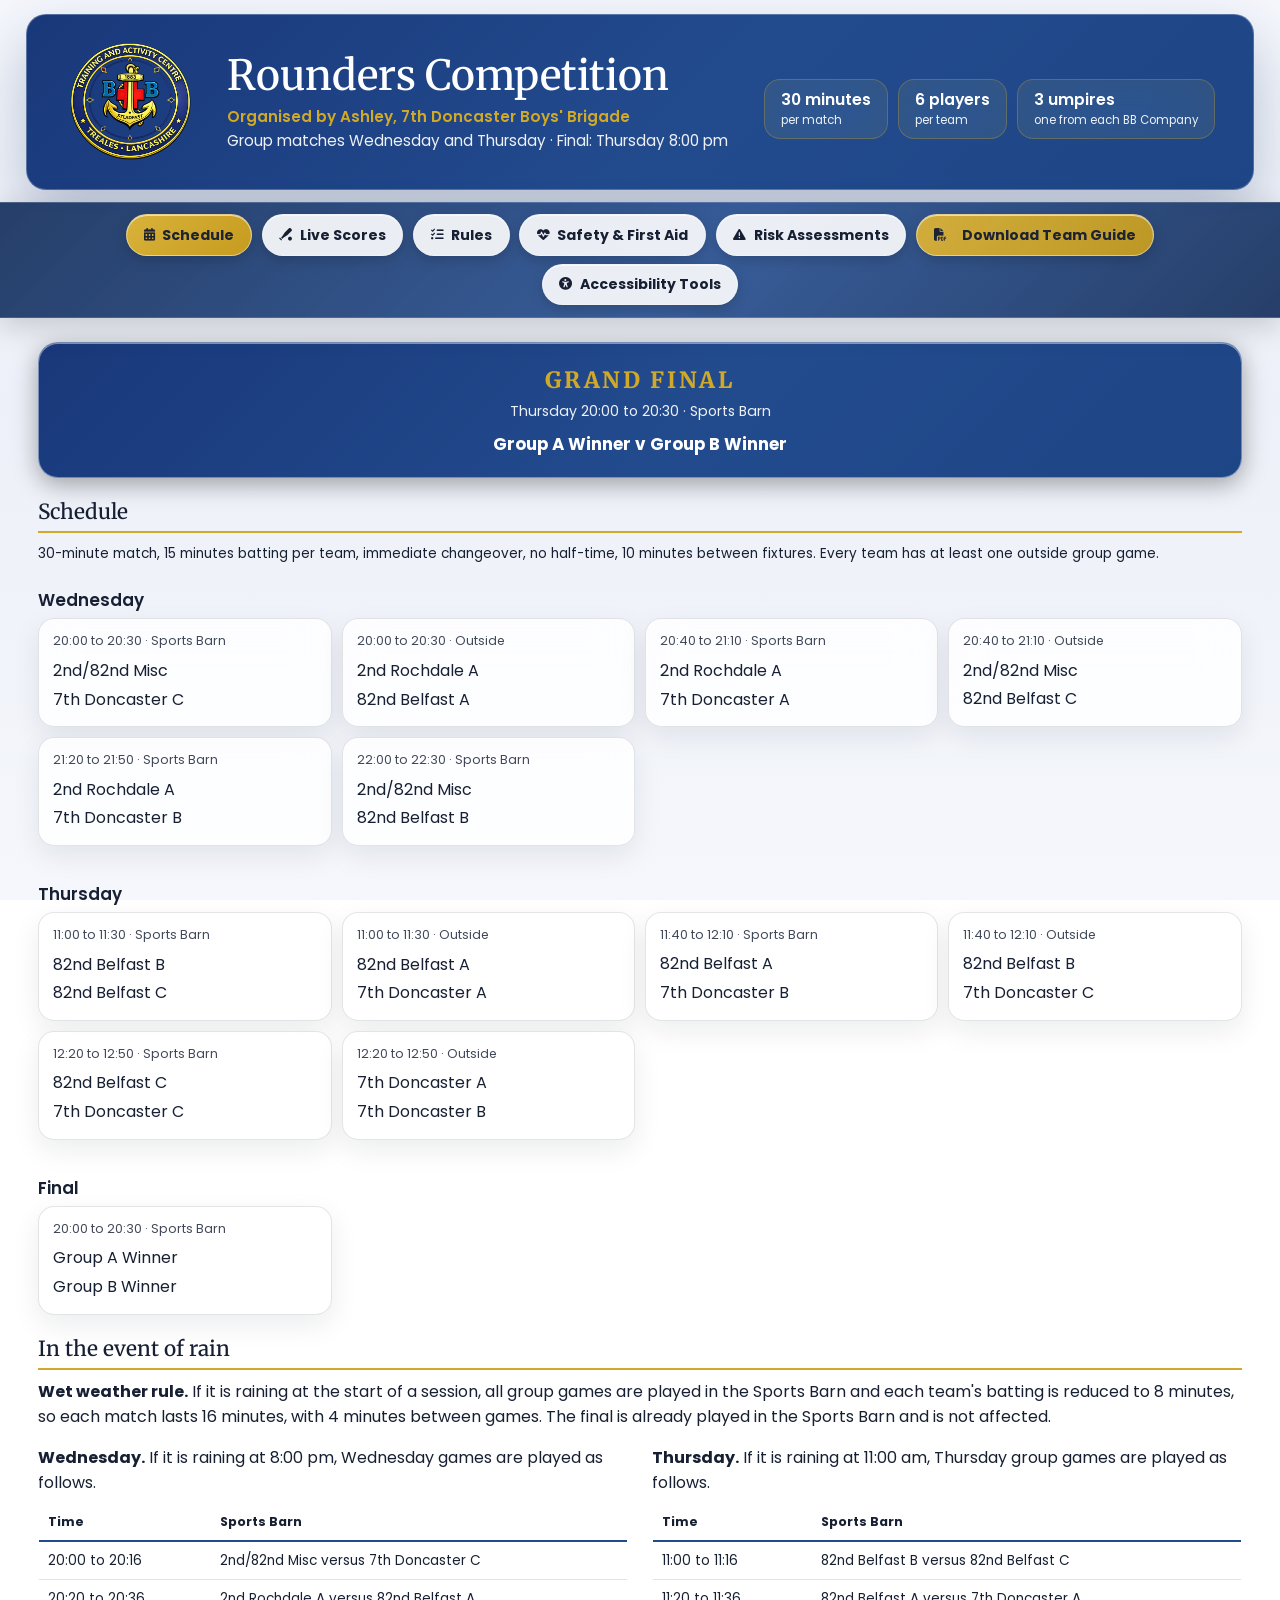
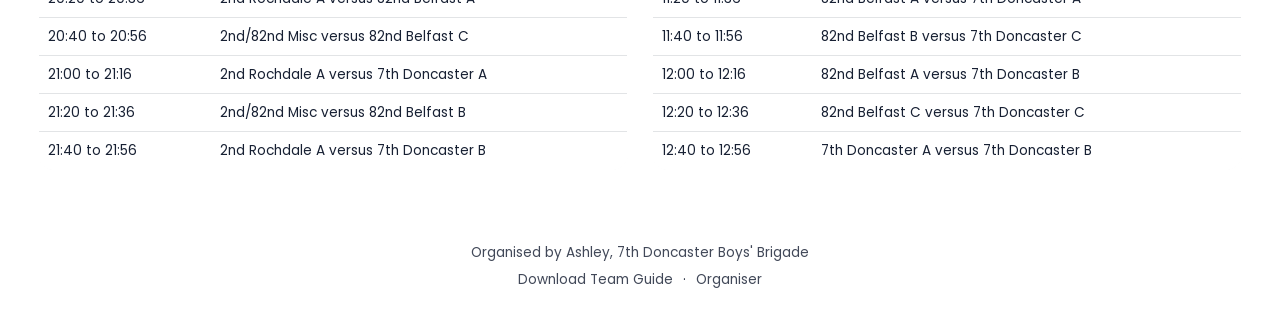
==== commit 56e1b3ee: "Pill-nav views, title block above nav, final Team Guide updates (7th Doncaster, rain plan, Ashley cr" ====
--- a/index.html
+++ b/index.html
@@ -23,93 +23,123 @@
 </head>
 <body data-page="index">
 
-<nav class="navbar navbar-expand-lg nav-glass" aria-label="Main navigation">
-  <div class="container-fluid">
-    <a class="navbar-brand" href="index.html">
-      <img src="assets/media/i000-logo_centre-mostpages-nav-residential.webp"
-        alt="The Boys' Brigade North West District Training and Activity Centre" class="nav-logo" />
-    </a>
-
-    <button class="navbar-toggler" type="button" data-bs-toggle="collapse" data-bs-target="#navbarMain"
-      aria-controls="navbarMain" aria-expanded="false" aria-label="Toggle navigation">
-      <span class="navbar-toggler-icon toggle"></span>
-    </button>
-
-    <div class="collapse navbar-collapse" id="navbarMain">
-      <ul class="navbar-nav nav-main-links ms-auto mb-2 mb-lg-0 text-center">
-        <li class="nav-item">
-          <a class="nav-link nav-glass-btn toggle" href="#fixtures">
-            <i class="fa-solid fa-baseball-bat-ball" aria-hidden="true"></i>
-            Fixtures &amp; Scores
-          </a>
-        </li>
-        <li class="nav-item">
-          <a class="nav-link nav-glass-btn toggle" href="#rules">
-            <i class="fa-solid fa-list-check" aria-hidden="true"></i>
-            Rules
-          </a>
-        </li>
-        <li class="nav-item">
-          <a class="nav-link nav-glass-btn toggle" href="#safety">
-            <i class="fa-solid fa-heart-pulse" aria-hidden="true"></i>
-            Safeguarding &amp; First Aid
-          </a>
-        </li>
-        <li class="nav-item">
-          <a class="nav-link nav-glass-btn toggle" href="#risk">
-            <i class="fa-solid fa-triangle-exclamation" aria-hidden="true"></i>
-            Risk Assessments
-          </a>
-        </li>
-        <li class="nav-item">
-          <a class="nav-link nav-glass-btn toggle" href="Rounders_Competition_Team_Guide.pdf" download>
-            <i class="fa-solid fa-file-pdf" aria-hidden="true"></i>
-            Download Team Guide
-          </a>
-        </li>
-        <li class="nav-item">
-          <button type="button" class="nav-link nav-glass-btn toggle" data-bs-toggle="modal"
-            data-bs-target="#accessModal">
-            <i class="fa-solid fa-universal-access" aria-hidden="true"></i>
-            Accessibility Tools
-          </button>
-        </li>
-      </ul>
-    </div>
-  </div>
+<header class="comp-hero" data-global-hero>
+  <div class="hero-row">
+    <img class="hero-logo" src="assets/media/i000-logo_centre-mostpages-nav-residential.webp"
+      alt="The Boys' Brigade North West District Training and Activity Centre">
+    <div class="hero-text-block">
+      <h1>Rounders Competition</h1>
+      <p class="strap organiser-credit">Organised by Ashley, 7th Doncaster Boys' Brigade</p>
+      <p class="strap">Group matches Wednesday and Thursday &middot; Final: Thursday 8:00 pm</p>
+    </div>
+  </div>
+  <div class="chips">
+    <div class="chip"><span class="chip-big">30 minutes</span><span class="chip-sub">per match</span></div>
+    <div class="chip"><span class="chip-big">6 players</span><span class="chip-sub">per team</span></div>
+    <div class="chip"><span class="chip-big">3 umpires</span><span class="chip-sub">one from each BB Company</span></div>
+  </div>
+</header>
+
+<nav class="pill-nav" aria-label="Main navigation">
+  <button type="button" class="nav-pill" data-view="schedule">
+    <i class="fa-solid fa-calendar-days" aria-hidden="true"></i> Schedule</button>
+  <button type="button" class="nav-pill" data-view="scores">
+    <i class="fa-solid fa-baseball-bat-ball" aria-hidden="true"></i> Live Scores</button>
+  <button type="button" class="nav-pill" data-view="rules">
+    <i class="fa-solid fa-list-check" aria-hidden="true"></i> Rules</button>
+  <button type="button" class="nav-pill" data-view="safety">
+    <i class="fa-solid fa-heart-pulse" aria-hidden="true"></i> Safety &amp; First Aid</button>
+  <button type="button" class="nav-pill" data-view="risk">
+    <i class="fa-solid fa-triangle-exclamation" aria-hidden="true"></i> Risk Assessments</button>
+  <a class="nav-pill nav-link pill-gold" href="Rounders_Competition_Team_Guide.pdf" download>
+    <i class="fa-solid fa-file-pdf" aria-hidden="true"></i> Download Team Guide</a>
+  <button type="button" class="nav-pill" data-bs-toggle="modal" data-bs-target="#accessModal">
+    <i class="fa-solid fa-universal-access" aria-hidden="true"></i> Accessibility Tools</button>
 </nav>
 
-<header class="comp-hero">
-  <h1>Rounders Competition</h1>
-  <p class="strap">Group matches Wednesday and Thursday &middot; Final: Thursday 8:00 pm</p>
-  <div class="chips">
-    <div class="chip"><strong>30 minutes</strong><span>per match</span></div>
-    <div class="chip"><strong>6 players</strong><span>per team</span></div>
-    <div class="chip"><strong>3 umpires</strong><span>one from each BB Company</span></div>
-  </div>
-</header>
-
 <main>
 
-<section id="fixtures">
-  <div class="final-banner" id="final-banner">
+<!-- ── View: Schedule ─────────────────────────────────────── -->
+<section class="view" id="view-schedule">
+  <div class="final-banner" data-global-hero>
     <div class="final-label">Grand Final</div>
     <div class="final-detail">Thursday 20:00 to 20:30 &middot; Sports Barn</div>
-    <div class="final-teams" id="final-teams">Group A Winner v Group B Winner</div>
-  </div>
-
-  <h2>Fixtures and scores</h2>
+    <div class="final-teams">Group A Winner v Group B Winner</div>
+  </div>
+
+  <h2>Schedule</h2>
   <p class="note">30-minute match, 15 minutes batting per team, immediate changeover, no
   half-time, 10 minutes between fixtures. Every team has at least one outside group game.</p>
 
-  <h3>Wednesday</h3>
-  <div class="fixture-list" id="fixtures-wednesday"></div>
-
-  <h3>Thursday</h3>
-  <div class="fixture-list" id="fixtures-thursday"></div>
-
-  <h3>Final</h3>
-  <div class="fixture-list" id="fixtures-final"></div>
+  <div class="days-grid">
+    <div>
+      <h3>Wednesday</h3>
+      <div class="fixture-list" id="sched-wednesday"></div>
+    </div>
+    <div>
+      <h3>Thursday</h3>
+      <div class="fixture-list" id="sched-thursday"></div>
+    </div>
+    <div>
+      <h3>Final</h3>
+      <div class="fixture-list" id="sched-final"></div>
+    </div>
+  </div>
+
+  <h2>In the event of rain</h2>
+  <p><strong>Wet weather rule.</strong> If it is raining at the start of a session, all group games are played in the Sports Barn and each team's batting is reduced to 8 minutes, so each match lasts 16 minutes, with 4 minutes between games. The final is already played in the Sports Barn and is not affected.</p>
+
+  <div class="two-col">
+    <div>
+      <p><strong>Wednesday.</strong> If it is raining at 8:00 pm, Wednesday games are played as follows.</p>
+      <div class="table-wrap">
+      <table class="rain-table">
+        <tr><th>Time</th><th>Sports Barn</th></tr>
+        <tr><td>20:00 to 20:16</td><td>2nd/82nd Misc versus 7th Doncaster C</td></tr>
+        <tr><td>20:20 to 20:36</td><td>2nd Rochdale A versus 82nd Belfast A</td></tr>
+        <tr><td>20:40 to 20:56</td><td>2nd/82nd Misc versus 82nd Belfast C</td></tr>
+        <tr><td>21:00 to 21:16</td><td>2nd Rochdale A versus 7th Doncaster A</td></tr>
+        <tr><td>21:20 to 21:36</td><td>2nd/82nd Misc versus 82nd Belfast B</td></tr>
+        <tr><td>21:40 to 21:56</td><td>2nd Rochdale A versus 7th Doncaster B</td></tr>
+      </table>
+      </div>
+    </div>
+    <div>
+      <p><strong>Thursday.</strong> If it is raining at 11:00 am, Thursday group games are played as follows.</p>
+      <div class="table-wrap">
+      <table class="rain-table">
+        <tr><th>Time</th><th>Sports Barn</th></tr>
+        <tr><td>11:00 to 11:16</td><td>82nd Belfast B versus 82nd Belfast C</td></tr>
+        <tr><td>11:20 to 11:36</td><td>82nd Belfast A versus 7th Doncaster A</td></tr>
+        <tr><td>11:40 to 11:56</td><td>82nd Belfast B versus 7th Doncaster C</td></tr>
+        <tr><td>12:00 to 12:16</td><td>82nd Belfast A versus 7th Doncaster B</td></tr>
+        <tr><td>12:20 to 12:36</td><td>82nd Belfast C versus 7th Doncaster C</td></tr>
+        <tr><td>12:40 to 12:56</td><td>7th Doncaster A versus 7th Doncaster B</td></tr>
+      </table>
+      </div>
+    </div>
+  </div>
+</section>
+
+<!-- ── View: Live Scores ──────────────────────────────────── -->
+<section class="view" id="view-scores">
+  <h2>Live scores</h2>
+  <p class="note">Scores appear here as the organiser enters them. Refresh the page for the latest.</p>
+
+  <div class="days-grid">
+    <div>
+      <h3>Wednesday</h3>
+      <div class="fixture-list" id="scores-wednesday"></div>
+    </div>
+    <div>
+      <h3>Thursday</h3>
+      <div class="fixture-list" id="scores-thursday"></div>
+    </div>
+    <div>
+      <h3>Final</h3>
+      <div class="fixture-list" id="scores-final"></div>
+    </div>
+  </div>
 
   <h2>Standings</h2>
   <div class="standings">
@@ -127,91 +157,110 @@
   decides the group position before the final.</p>
 </section>
 
-<section id="rules">
-  <h2>Competition rules</h2>
-  <p><strong>Bowling.</strong> The ball must be bowled underarm only. Overarm bowling is not allowed.</p>
-  <p><strong>Running.</strong> Runners go around the outside of the posts, following the running line. Only one runner is allowed at each post at a time. Runners must not overtake the player ahead of them, including where that player is held up or waiting at a post.</p>
-  <p><strong>Scoring.</strong> A batter scores one rounder for hitting the ball and running the full circuit back to the start. A batter scores half a rounder for hitting the ball and reaching second or third post, or for running the full circuit without having hit the ball.</p>
-  <p><strong>Out.</strong> A batter or runner is out if: the ball is caught before it touches the ground; the post they are running to is stumped (a fielder holds the ball at that post) before they reach it; they overtake another runner; or they run inside the posts instead of around the outside.</p>
-  <p><strong>No contact.</strong> There must be no deliberate physical contact between players. Any player who makes deliberate contact is disqualified from that game. If three players from the same team are disqualified in one game, the whole team is disqualified from that game.</p>
-  <p><strong>Weaker hand (fair play handicap).</strong> To keep batting fair between age groups, an older batter must bat with their weaker hand (a right-handed player bats left-handed, and a left-handed player bats right-handed) in these situations: a Senior batting against a Company or Junior bowler; a Leader batting against a Senior, Company or Junior bowler; and a Company member batting against a Junior bowler. In all other cases players bat with their normal hand.</p>
-
-  <h2>Leader participation</h2>
-  <p><strong>Batting.</strong> Leaders may bat, but they do not run. When a Leader bats, a Senior or Company member is designated to run the circuit on their behalf.</p>
-  <p><strong>Fielding.</strong> Leaders may field or bowl, but they cannot field on a post or base, and cannot stand in the running line, so that the running route stays clear.</p>
-  <p><strong>Posts and bases.</strong> All post and base positions are taken by Seniors or Company members, not by Leaders.</p>
-  <p><strong>Umpires.</strong> Leaders must not override an umpire's decision, except on safety grounds, where a Leader may always step in.</p>
-  <p><strong>Disputes.</strong> Any dispute over scoring or judging should be brought to the Centre Warden.</p>
-  <p><strong>Spirit of the game.</strong> Being competitive is good, but this competition is for fun. Please play, and support, in that spirit.</p>
-
-  <h2>Umpiring</h2>
-  <p><strong>Three umpires.</strong> Each game has three umpires: one from 6th Doncaster, one from 82nd Belfast and one from 2nd Rochdale.</p>
-  <p><strong>Decisions.</strong> Where a decision is disputed, the three umpires vote on it and the majority decision is final. If the dispute concerns scoring or judging, it should be brought to the Centre Warden rather than argued on the pitch.</p>
-</section>
-
-<section id="safety">
-  <h2>Safeguarding</h2>
-  <p><strong>A no-contact sport.</strong> This is a no-contact competition. Players of all ages and abilities are welcome to take part, but there must be no physical contact between players at any time. Everyone is asked to play safely and look after one another on the pitch.</p>
-  <p><strong>Names and records.</strong> The online scoring and fixtures system records team results only. No individual player, young person or Leader names are stored against teams, fixtures or scores at any point.</p>
-
-  <h2>First aid and incidents</h2>
-  <p><strong>First aid.</strong> First aid is provided by Group First Aiders. At least one Group First Aider and a minimum of two Officers must be present at each game. The Centre Warden provides backup.</p>
-  <p><strong>Incidents.</strong> All incidents, injuries or near-misses must be reported to the Centre Warden as soon as possible so they can be recorded and acted on.</p>
-</section>
-
-<section id="risk">
-  <h2>Risk assessment — Sports Barn</h2>
-  <div class="table-wrap">
-  <table class="risk-table">
-    <tr><th>Hazard</th><th>Control</th></tr>
-    <tr><td>Bat / ball impact</td><td>Clear batting area. Waiting players and spectators kept behind the safety line.</td></tr>
-    <tr><td>Ball rebound off walls</td><td>The ball can rebound off barn walls at speed. Keep fielders and waiting players alert and clear of the batting area and side walls.</td></tr>
-    <tr><td>Thrown / dropped bat</td><td>Batters must drop the bat, not throw it, and drop it inside the batting square. Any player throwing a bat is warned; repeated throwing means a turn is forfeited.</td></tr>
-    <tr><td>Equipment condition</td><td>Check bats, balls and posts before play. Remove any that are cracked, splintered or damaged. Use sprung or safe-top posts where available.</td></tr>
-    <tr><td>Slips / hard surfaces</td><td>Check floor before play. Remove bags, bottles and loose equipment. Suitable footwear. Stop for spills or an unsafe surface.</td></tr>
-    <tr><td>Walls / fixed equipment</td><td>Set boundaries and restricted areas before play. Keep players clear of walls, doors and stored equipment.</td></tr>
-    <tr><td>Lighting</td><td>Confirm the barn is well lit before play. Stop or move if lighting fails or is too poor to see the ball safely.</td></tr>
-    <tr><td>Ventilation / temperature</td><td>Confirm the barn is adequately ventilated before play. Open doors or vents as needed. Stop or move if the space becomes too hot or stuffy.</td></tr>
-    <tr><td>Manual handling</td><td>Posts and equipment carried and set up by adults or older members using safe lifting. Do not overload; use two people for awkward loads.</td></tr>
-    <tr><td>Runner / fielder collision</td><td>Keep the running route clear. Leaders cannot field on posts or bases or stand in the running line.</td></tr>
-    <tr><td>Behaviour / horseplay</td><td>No pushing, barging or horseplay. Umpires and Leaders stop play if behaviour becomes unsafe.</td></tr>
-    <tr><td>Safeguarding / contact</td><td>This is a no-contact sport. Deliberate contact: player disqualified from the game. Three player disqualifications from one team: team disqualified from the game. Temporary match count only; no names retained.</td></tr>
-    <tr><td>Medical / individual needs</td><td>Leaders made aware of any relevant medical conditions in advance. Inhalers, medication and personal needs catered for.</td></tr>
-    <tr><td>First aid</td><td>Group First Aider present. Minimum two Officers. Centre Warden backup.</td></tr>
-    <tr><td>Incidents</td><td>All incidents, injuries or near-misses reported to the Centre Warden.</td></tr>
-    <tr><td>Crowding / access</td><td>Non-playing teams in the waiting area. Keep fire exits and access routes clear at all times.</td></tr>
-  </table>
-  </div>
-
-  <h2>Risk assessment — Outside pitch</h2>
-  <div class="table-wrap">
-  <table class="risk-table">
-    <tr><th>Hazard</th><th>Control</th></tr>
-    <tr><td>Ground condition</td><td>Check the pitch and running route for holes, mud, standing water and debris. Move or stop the game if the surface is unsafe.</td></tr>
-    <tr><td>Uneven ground / ankle injury</td><td>Walk the running route before play and mark or avoid any dips, ruts or raised ground. Watch for turned ankles on soft or rough grass.</td></tr>
-    <tr><td>Animal fouling / litter</td><td>Walk the pitch before play and remove any fouling, glass or litter. Do not play over contaminated ground.</td></tr>
-    <tr><td>Weather / visibility</td><td>Monitor weather and light. Move inside or stop if unsafe. Stop for thunder or lightning.</td></tr>
-    <tr><td>Sun / UV exposure</td><td>Encourage sun cream, hats and use of shade between games. Rotate players out of direct sun where possible.</td></tr>
-    <tr><td>Heat / hydration</td><td>Water available throughout. Use the 10-minute changeover for drinks. Stop play if a player becomes unwell.</td></tr>
-    <tr><td>Insects / stings</td><td>Be aware of wasps, bees and biting insects on grass. Keep any known allergy medication and first aid to hand.</td></tr>
-    <tr><td>Thrown / dropped bat</td><td>Batters must drop the bat, not throw it, and drop it inside the batting square. Any player throwing a bat is warned; repeated throwing means a turn is forfeited.</td></tr>
-    <tr><td>Equipment condition</td><td>Check bats, balls and posts before play. Remove any that are cracked, splintered or damaged. Use sprung or safe-top posts where available.</td></tr>
-    <tr><td>Bat / ball and boundaries</td><td>Mark the playing boundary. Spectators and waiting teams stay outside it and clear of the batting area.</td></tr>
-    <tr><td>Slips / trips</td><td>Suitable footwear for grass. Keep the route around posts and bases clear of bags, bottles and equipment.</td></tr>
-    <tr><td>Runner / fielder collision</td><td>Keep the running route clear. Leaders cannot field on posts or bases or stand in the running line.</td></tr>
-    <tr><td>Manual handling</td><td>Posts and equipment carried and set up by adults or older members using safe lifting. Do not overload; use two people for awkward loads.</td></tr>
-    <tr><td>Behaviour / horseplay</td><td>No pushing, barging or horseplay. Umpires and Leaders stop play if behaviour becomes unsafe.</td></tr>
-    <tr><td>Safeguarding / contact</td><td>This is a no-contact sport. Deliberate contact: player disqualified from the game. Three player disqualifications from one team: team disqualified from the game. Temporary match count only; no names retained.</td></tr>
-    <tr><td>Medical / individual needs</td><td>Leaders made aware of any relevant medical conditions in advance. Inhalers, medication and personal needs catered for.</td></tr>
-    <tr><td>First aid</td><td>Group First Aider present. Minimum two Officers. Centre Warden backup.</td></tr>
-    <tr><td>Incidents</td><td>All incidents, injuries or near-misses reported to the Centre Warden.</td></tr>
-  </table>
+<!-- ── View: Rules ────────────────────────────────────────── -->
+<section class="view" id="view-rules">
+  <div class="two-col">
+    <div>
+      <h2>Competition rules</h2>
+      <p><strong>Bowling.</strong> The ball must be bowled underarm only. Overarm bowling is not allowed.</p>
+      <p><strong>Running.</strong> Runners go around the outside of the posts, following the running line. Only one runner is allowed at each post at a time. Runners must not overtake the player ahead of them, including where that player is held up or waiting at a post.</p>
+      <p><strong>Scoring.</strong> A batter scores one rounder for hitting the ball and running the full circuit back to the start. A batter scores half a rounder for hitting the ball and reaching second or third post, or for running the full circuit without having hit the ball.</p>
+      <p><strong>Out.</strong> A batter or runner is out if: the ball is caught before it touches the ground; the post they are running to is stumped (a fielder holds the ball at that post) before they reach it; they overtake another runner; or they run inside the posts instead of around the outside.</p>
+      <p><strong>No contact.</strong> There must be no deliberate physical contact between players. Any player who makes deliberate contact is disqualified from that game. If three players from the same team are disqualified in one game, the whole team is disqualified from that game.</p>
+      <p><strong>Weaker hand (fair play handicap).</strong> To keep batting fair between age groups, an older batter must bat with their weaker hand (a right-handed player bats left-handed, and a left-handed player bats right-handed) in these situations: a Senior batting against a Company or Junior bowler; a Leader batting against a Senior, Company or Junior bowler; and a Company member batting against a Junior bowler. In all other cases players bat with their normal hand.</p>
+    </div>
+    <div>
+      <h2>Leader participation</h2>
+      <p><strong>Batting.</strong> Leaders may bat, but they do not run. When a Leader bats, a Senior or Company member is designated to run the circuit on their behalf.</p>
+      <p><strong>Fielding.</strong> Leaders may field or bowl, but they cannot field on a post or base, and cannot stand in the running line, so that the running route stays clear.</p>
+      <p><strong>Posts and bases.</strong> All post and base positions are taken by Seniors or Company members, not by Leaders.</p>
+      <p><strong>Umpires.</strong> Leaders must not override an umpire's decision, except on safety grounds, where a Leader may always step in.</p>
+      <p><strong>Disputes.</strong> Any dispute over scoring or judging should be brought to the Centre Warden.</p>
+      <p><strong>Spirit of the game.</strong> Being competitive is good, but this competition is for fun. Please play, and support, in that spirit.</p>
+
+      <h2>Umpiring</h2>
+      <p><strong>Three umpires.</strong> Each game has three umpires: one from 7th Doncaster, one from 82nd Belfast and one from 2nd Rochdale.</p>
+      <p><strong>Decisions.</strong> Where a decision is disputed, the three umpires vote on it and the majority decision is final. If the dispute concerns scoring or judging, it should be brought to the Centre Warden rather than argued on the pitch.</p>
+    </div>
+  </div>
+</section>
+
+<!-- ── View: Safety & First Aid ───────────────────────────── -->
+<section class="view" id="view-safety">
+  <div class="two-col">
+    <div>
+      <h2>Safeguarding</h2>
+      <p><strong>A no-contact sport.</strong> This is a no-contact competition. Players of all ages and abilities are welcome to take part, but there must be no physical contact between players at any time. Everyone is asked to play safely and look after one another on the pitch.</p>
+      <p><strong>Names and records.</strong> The online scoring and fixtures system records team results only. No individual player, young person or Leader names are stored against teams, fixtures or scores at any point.</p>
+    </div>
+    <div>
+      <h2>First aid and incidents</h2>
+      <p><strong>First aid.</strong> A minimum of one First Aider must be present at each game. The Centre Warden backs up first aiders as needed. A minimum of two Officers must be present at each game.</p>
+      <p><strong>Incidents.</strong> All incidents, injuries or near-misses must be reported to the Centre Warden as soon as possible so they can be recorded and acted on.</p>
+    </div>
+  </div>
+</section>
+
+<!-- ── View: Risk Assessments ─────────────────────────────── -->
+<section class="view" id="view-risk">
+  <div class="two-col">
+    <div>
+      <h2>Risk assessment — Sports Barn</h2>
+      <div class="table-wrap">
+      <table class="risk-table">
+        <tr><th>Hazard</th><th>Control</th></tr>
+        <tr><td>Bat / ball impact</td><td>Clear batting area. Waiting players and spectators kept behind the safety line.</td></tr>
+        <tr><td>Ball rebound off walls</td><td>The ball can rebound off barn walls at speed. Keep fielders and waiting players alert and clear of the batting area and side walls.</td></tr>
+        <tr><td>Thrown / dropped bat</td><td>Batters must drop the bat, not throw it, and drop it inside the batting square. Any player throwing a bat is warned; repeated throwing means a turn is forfeited.</td></tr>
+        <tr><td>Equipment condition</td><td>Check bats, balls and posts before play. Remove any that are cracked, splintered or damaged. Use sprung or safe-top posts where available.</td></tr>
+        <tr><td>Slips / hard surfaces</td><td>Check floor before play. Remove bags, bottles and loose equipment. Suitable footwear. Stop for spills or an unsafe surface.</td></tr>
+        <tr><td>Walls / fixed equipment</td><td>Set boundaries and restricted areas before play. Keep players clear of walls, doors and stored equipment.</td></tr>
+        <tr><td>Lighting</td><td>Confirm the barn is well lit before play. Stop or move if lighting fails or is too poor to see the ball safely.</td></tr>
+        <tr><td>Ventilation / temperature</td><td>Confirm the barn is adequately ventilated before play. Open doors or vents as needed. Stop or move if the space becomes too hot or stuffy.</td></tr>
+        <tr><td>Manual handling</td><td>Posts and equipment carried and set up by adults or older members using safe lifting. Do not overload; use two people for awkward loads.</td></tr>
+        <tr><td>Runner / fielder collision</td><td>Keep the running route clear. Leaders cannot field on posts or bases or stand in the running line.</td></tr>
+        <tr><td>Behaviour / horseplay</td><td>No pushing, barging or horseplay. Umpires and Leaders stop play if behaviour becomes unsafe. Minimum two Officers at each game.</td></tr>
+        <tr><td>Safeguarding / contact</td><td>This is a no-contact sport. Deliberate contact: player disqualified from the game. Three player disqualifications from one team: team disqualified from the game. Temporary match count only; no names retained.</td></tr>
+        <tr><td>Medical / individual needs</td><td>Leaders made aware of any relevant medical conditions in advance. Inhalers, medication and personal needs catered for.</td></tr>
+        <tr><td>First aid</td><td>Minimum 1 First Aider present at each game. Centre Warden to back up first aiders as needed.</td></tr>
+        <tr><td>Incidents</td><td>All incidents, injuries or near-misses reported to the Centre Warden.</td></tr>
+        <tr><td>Crowding / access</td><td>Non-playing teams in the waiting area. Keep fire exits and access routes clear at all times.</td></tr>
+      </table>
+      </div>
+    </div>
+    <div>
+      <h2>Risk assessment — Outside pitch</h2>
+      <div class="table-wrap">
+      <table class="risk-table">
+        <tr><th>Hazard</th><th>Control</th></tr>
+        <tr><td>Ground condition</td><td>Check the pitch and running route for holes, mud, standing water and debris. Move or stop the game if the surface is unsafe.</td></tr>
+        <tr><td>Uneven ground / ankle injury</td><td>Walk the running route before play and mark or avoid any dips, ruts or raised ground. Watch for turned ankles on soft or rough grass.</td></tr>
+        <tr><td>Animal fouling / litter</td><td>Walk the pitch before play and remove any fouling, glass or litter. Do not play over contaminated ground.</td></tr>
+        <tr><td>Weather / visibility</td><td>Monitor weather and light. Move inside or stop if unsafe. Stop for thunder or lightning.</td></tr>
+        <tr><td>Sun / UV exposure</td><td>Encourage sun cream, hats and use of shade between games. Rotate players out of direct sun where possible.</td></tr>
+        <tr><td>Heat / hydration</td><td>Water available throughout. Use the 10-minute changeover for drinks. Stop play if a player becomes unwell.</td></tr>
+        <tr><td>Insects / stings</td><td>Be aware of wasps, bees and biting insects on grass. Keep any known allergy medication and first aid to hand.</td></tr>
+        <tr><td>Thrown / dropped bat</td><td>Batters must drop the bat, not throw it, and drop it inside the batting square. Any player throwing a bat is warned; repeated throwing means a turn is forfeited.</td></tr>
+        <tr><td>Equipment condition</td><td>Check bats, balls and posts before play. Remove any that are cracked, splintered or damaged. Use sprung or safe-top posts where available.</td></tr>
+        <tr><td>Bat / ball and boundaries</td><td>Mark the playing boundary. Spectators and waiting teams stay outside it and clear of the batting area.</td></tr>
+        <tr><td>Slips / trips</td><td>Suitable footwear for grass. Keep the route around posts and bases clear of bags, bottles and equipment.</td></tr>
+        <tr><td>Runner / fielder collision</td><td>Keep the running route clear. Leaders cannot field on posts or bases or stand in the running line.</td></tr>
+        <tr><td>Manual handling</td><td>Posts and equipment carried and set up by adults or older members using safe lifting. Do not overload; use two people for awkward loads.</td></tr>
+        <tr><td>Behaviour / horseplay</td><td>No pushing, barging or horseplay. Umpires and Leaders stop play if behaviour becomes unsafe. Minimum two Officers at each game.</td></tr>
+        <tr><td>Safeguarding / contact</td><td>This is a no-contact sport. Deliberate contact: player disqualified from the game. Three player disqualifications from one team: team disqualified from the game. Temporary match count only; no names retained.</td></tr>
+        <tr><td>Medical / individual needs</td><td>Leaders made aware of any relevant medical conditions in advance. Inhalers, medication and personal needs catered for.</td></tr>
+        <tr><td>First aid</td><td>Minimum 1 First Aider present at each game. Centre Warden to back up first aiders as needed.</td></tr>
+        <tr><td>Incidents</td><td>All incidents, injuries or near-misses reported to the Centre Warden.</td></tr>
+      </table>
+      </div>
+    </div>
   </div>
 </section>
 
 </main>
 
 <footer class="site-foot">
+  <div class="foot-credit">Organised by Ashley, 7th Doncaster Boys' Brigade</div>
   <a href="Rounders_Competition_Team_Guide.pdf" download>Download Team Guide</a>
   <span>&middot;</span>
   <a href="scoring.html">Organiser</a>
--- a/style.css
+++ b/style.css
@@ -10,19 +10,10 @@
   line-height: 1.55;
 }
 
-/* Sticky glass nav (main site positions it differently; here it just sticks) */
-.nav-glass {
-  position: sticky;
-  top: 0;
-  z-index: 1030;
-}
-.nav-logo { height: 72px; }
-@media (max-width: 575.98px) { .nav-logo { height: 56px; } }
-
-/* Hero */
+/* ── Title block (above the nav bar) ─────────────────────── */
 .comp-hero {
-  margin: 16px;
-  padding: 28px 20px;
+  margin: 14px clamp(12px, 2vw, 28px) 12px;
+  padding: 22px clamp(16px, 3vw, 40px);
   text-align: center;
   border-radius: 1.25rem;
   background: var(--hero-bg);
@@ -30,20 +21,45 @@
   border: 1px solid var(--glass-border);
   box-shadow: var(--hero-shadow, 0 20px 48px rgba(15, 23, 42, 0.16));
 }
+.hero-row {
+  display: flex;
+  align-items: center;
+  justify-content: center;
+  gap: clamp(12px, 3vw, 32px);
+  flex-wrap: wrap;
+}
+/* Desktop: use the full width — logo and title left, chips right */
+@media (min-width: 992px) {
+  .comp-hero {
+    display: flex;
+    align-items: center;
+    justify-content: space-between;
+    gap: 24px;
+    text-align: left;
+  }
+  .hero-row { justify-content: flex-start; }
+  .chips { margin-top: 0; justify-content: flex-end; }
+}
+.hero-logo {
+  height: clamp(84px, 12vw, 130px);
+  width: auto;
+}
+.hero-text-block { text-align: left; }
+@media (max-width: 575.98px) { .hero-text-block { text-align: center; } }
 .comp-hero h1 {
   font-family: var(--font-heading);
-  font-size: clamp(1.6rem, 4vw, 2.4rem);
+  font-size: clamp(1.7rem, 4vw, 2.6rem);
   color: var(--hero-text);
   margin-bottom: 4px;
 }
-.comp-hero .strap { color: var(--hero-muted); font-size: 0.92rem; margin: 0; }
-.comp-hero .strap a { color: var(--hero-text); }
+.comp-hero .strap { color: var(--hero-muted); font-size: 0.95rem; margin: 0; }
+.comp-hero .organiser-credit { color: var(--hero-accent, #d1a928); font-weight: 600; }
 
 .chips {
   display: flex;
   justify-content: center;
   gap: 10px;
-  margin-top: 16px;
+  margin-top: 14px;
   flex-wrap: wrap;
 }
 .chip {
@@ -57,10 +73,81 @@
   flex-direction: column;
   min-width: 104px;
 }
-.chip strong { font-size: 0.98rem; color: var(--hero-text); }
-.chip span { font-size: 0.72rem; color: var(--hero-muted); }
-
-main { max-width: 820px; margin: 0 auto; padding: 8px 16px 24px; }
+.chip-big { font-size: 0.98rem; font-weight: 600; color: var(--hero-text); }
+.chip-sub { font-size: 0.72rem; color: var(--hero-muted); }
+
+/* ── Pill nav (booking-app section nav pattern) ──────────── */
+.pill-nav {
+  position: sticky;
+  top: 0;
+  z-index: 1030;
+  display: flex;
+  flex-wrap: wrap;
+  justify-content: center;
+  gap: 0.5rem 0.6rem;
+  padding: 0.7rem clamp(12px, 2vw, 28px);
+  background: linear-gradient(135deg, rgba(25, 51, 96, 0.94) 0%, rgba(34, 75, 142, 0.90) 55%, rgba(25, 51, 96, 0.94) 100%);
+  backdrop-filter: blur(var(--glass-blur)) saturate(var(--glass-saturate)) brightness(var(--glass-brightness));
+  -webkit-backdrop-filter: blur(var(--glass-blur)) saturate(var(--glass-saturate)) brightness(var(--glass-brightness));
+  border-top: 1px solid rgba(255, 255, 255, 0.16);
+  border-bottom: 1px solid rgba(255, 255, 255, 0.16);
+  box-shadow: 0 8px 28px rgba(0, 0, 0, 0.18);
+}
+
+.nav-pill {
+  display: inline-flex;
+  align-items: center;
+  justify-content: center;
+  gap: 0.45rem;
+  min-height: 2.6rem;
+  padding: 0.55rem 1.05rem;
+  border-radius: 999px;
+  border: 1px solid rgba(255, 255, 255, 0.30);
+  background: rgba(255, 255, 255, 0.90);
+  color: #172033;
+  font-size: 0.88rem;
+  font-weight: 700;
+  line-height: 1.2;
+  text-decoration: none;
+  cursor: pointer;
+  white-space: nowrap;
+  box-shadow: 0 4px 14px rgba(0, 0, 0, 0.18), inset 0 1px 0 rgba(255, 255, 255, 0.6);
+  transition: transform 0.16s ease, box-shadow 0.16s ease, background 0.16s ease;
+}
+.nav-pill:hover,
+.nav-pill:focus-visible {
+  background: #ffffff;
+  color: #172033;
+  transform: scale(1.05);
+  box-shadow: 0 8px 22px rgba(0, 0, 0, 0.24), inset 0 1px 0 rgba(255, 255, 255, 0.6);
+}
+.nav-pill.is-active {
+  background: linear-gradient(135deg, #d9b23a, #c69c1f);
+  color: #1c2333;
+  border-color: rgba(255, 255, 255, 0.45);
+}
+.nav-pill i { font-size: 0.9em; }
+
+a.nav-pill.pill-gold {
+  background: linear-gradient(135deg, rgba(217, 178, 58, 0.96), rgba(198, 156, 31, 0.94));
+  color: #1c2333;
+  border-color: rgba(255, 255, 255, 0.45);
+}
+a.nav-pill.pill-gold:hover,
+a.nav-pill.pill-gold:focus-visible {
+  background: linear-gradient(135deg, #e5c04a, #d1a928);
+  color: #1c2333;
+}
+
+/* ── Views ───────────────────────────────────────────────── */
+main {
+  width: 100%;
+  max-width: 1500px;
+  margin: 0 auto;
+  padding: 16px clamp(16px, 3vw, 48px) 24px;
+}
+main .view { display: none; }
+main .view.is-visible { display: block; }
 
 section { margin-bottom: 28px; }
 
@@ -68,7 +155,7 @@
   font-family: var(--font-heading);
   color: var(--text-color);
   font-size: 1.3rem;
-  margin: 26px 0 10px;
+  margin: 22px 0 10px;
   padding-bottom: 6px;
   border-bottom: 2px solid var(--hero-accent, #d1a928);
 }
@@ -76,6 +163,15 @@
 
 p { margin: 8px 0; }
 .note { color: var(--muted); font-size: 0.85rem; }
+
+/* Layout grids — days stack vertically; each day's games flow horizontally */
+.days-grid { display: grid; gap: 20px; grid-template-columns: 1fr; }
+.fixture-list { grid-template-columns: repeat(auto-fill, minmax(270px, 1fr)); }
+.two-col { display: grid; gap: 24px; grid-template-columns: minmax(0, 1fr); }
+@media (min-width: 1000px) { .two-col { grid-template-columns: repeat(2, minmax(0, 1fr)); } }
+.standings { display: grid; gap: 16px; grid-template-columns: minmax(0, 1fr); }
+@media (min-width: 680px) { .standings { grid-template-columns: repeat(2, minmax(0, 1fr)); } }
+.days-grid > div { min-width: 0; }
 
 /* Grand Final banner */
 .final-banner {
@@ -85,7 +181,7 @@
   border-radius: 1.25rem;
   padding: 20px 16px;
   text-align: center;
-  margin-top: 16px;
+  margin-top: 8px;
   box-shadow: var(--glass-shadow-strong);
 }
 .final-label {
@@ -123,8 +219,8 @@
 .fx-team .score { font-variant-numeric: tabular-nums; min-width: 2ch; text-align: right; }
 
 .tag {
-  background: var(--primary);
-  color: #fff;
+  background: var(--surface-bg-strong);
+  border: 1px solid var(--primary);
   border-radius: 0.5rem;
   font-size: 0.68rem;
   padding: 1px 8px;
@@ -132,9 +228,6 @@
 }
 
 /* Tables — glass */
-.standings { display: grid; gap: 16px; }
-@media (min-width: 680px) { .standings { grid-template-columns: 1fr 1fr; } }
-
 .table-wrap { overflow-x: auto; border-radius: 1rem; }
 
 main table {
@@ -150,12 +243,20 @@
   box-shadow: var(--surface-shadow);
 }
 main th, main td { padding: 8px 9px; text-align: center; border-bottom: 1px solid var(--surface-border); }
-main th { background: var(--primary); color: #fff; font-size: 0.78rem; }
+/* theme-overrides.css forces th/span text to --text-color, so headers and tags
+   sit on light surfaces instead of solid navy. */
+main th {
+  background: var(--surface-bg-strong);
+  font-size: 0.78rem;
+  border-bottom: 2px solid var(--primary);
+}
 main tr:last-child td { border-bottom: none; }
 main td.tname, main th.tname { text-align: left; }
 
 .risk-table th, .risk-table td { text-align: left; vertical-align: top; }
 .risk-table td:first-child { font-weight: 600; }
+.rain-table th, .rain-table td { text-align: left; }
+.rain-table td:first-child { white-space: nowrap; }
 
 /* Footer */
 .site-foot {
@@ -166,11 +267,13 @@
 }
 .site-foot a { color: var(--text-color); }
 .site-foot span { margin: 0 6px; }
-
-/* Scoring page */
+.foot-credit { margin-bottom: 6px; }
+
+/* ── Scoring page ────────────────────────────────────────── */
 .token-label { font-weight: 600; display: block; margin-bottom: 4px; }
 #token {
   width: 100%;
+  max-width: 560px;
   padding: 10px 14px;
   background: var(--surface-bg);
   color: var(--text-color);
@@ -178,7 +281,12 @@
   border-radius: 1rem;
   font-size: 1rem;
 }
-.score-entry { margin-bottom: 10px; }
+.score-day-grid {
+  display: grid;
+  gap: 10px;
+  grid-template-columns: repeat(auto-fill, minmax(300px, 1fr));
+}
+.score-entry { margin-bottom: 0; }
 .score-entry input {
   width: 88px;
   padding: 8px 10px;
@@ -192,31 +300,32 @@
 .save-bar {
   position: sticky;
   bottom: 0;
-  background: var(--panel-bg);
+  z-index: 1030;
+  background: linear-gradient(135deg, rgba(25, 51, 96, 0.94), rgba(34, 75, 142, 0.90));
   backdrop-filter: blur(var(--glass-blur)) saturate(var(--glass-saturate)) brightness(var(--glass-brightness));
   -webkit-backdrop-filter: blur(var(--glass-blur)) saturate(var(--glass-saturate)) brightness(var(--glass-brightness));
-  border-top: 1px solid var(--surface-border);
+  border-top: 1px solid rgba(255, 255, 255, 0.16);
   display: flex;
   justify-content: space-between;
   align-items: center;
   gap: 12px;
-  padding: 12px 16px;
-  margin: 0 -16px;
-}
-.save-bar #status { font-size: 0.85rem; color: var(--muted); }
+  padding: 12px clamp(16px, 3vw, 48px);
+  margin: 0 calc(clamp(16px, 3vw, 48px) * -1);
+}
+.save-bar #status { font-size: 0.85rem; color: #ffffff; }
 .save-bar button {
-  background: var(--primary);
-  color: #fff;
-  border: 1px solid var(--glass-border);
-  border-radius: 1rem;
-  padding: 10px 22px;
+  background: linear-gradient(135deg, #d9b23a, #c69c1f);
+  color: #1c2333;
+  border: 1px solid rgba(255, 255, 255, 0.45);
+  border-radius: 999px;
+  padding: 10px 24px;
   font-size: 1rem;
   font-weight: 700;
   cursor: pointer;
 }
 .save-bar button:disabled { opacity: 0.5; }
 
-/* Accessibility preference helpers (as on the main website / booking app) */
+/* ── Accessibility preference helpers (as on the main website) ── */
 a.underline-links { text-decoration: underline !important; }
 html[data-readable-font="true"] {
   --font-body: "OpenDyslexic", Arial, sans-serif;
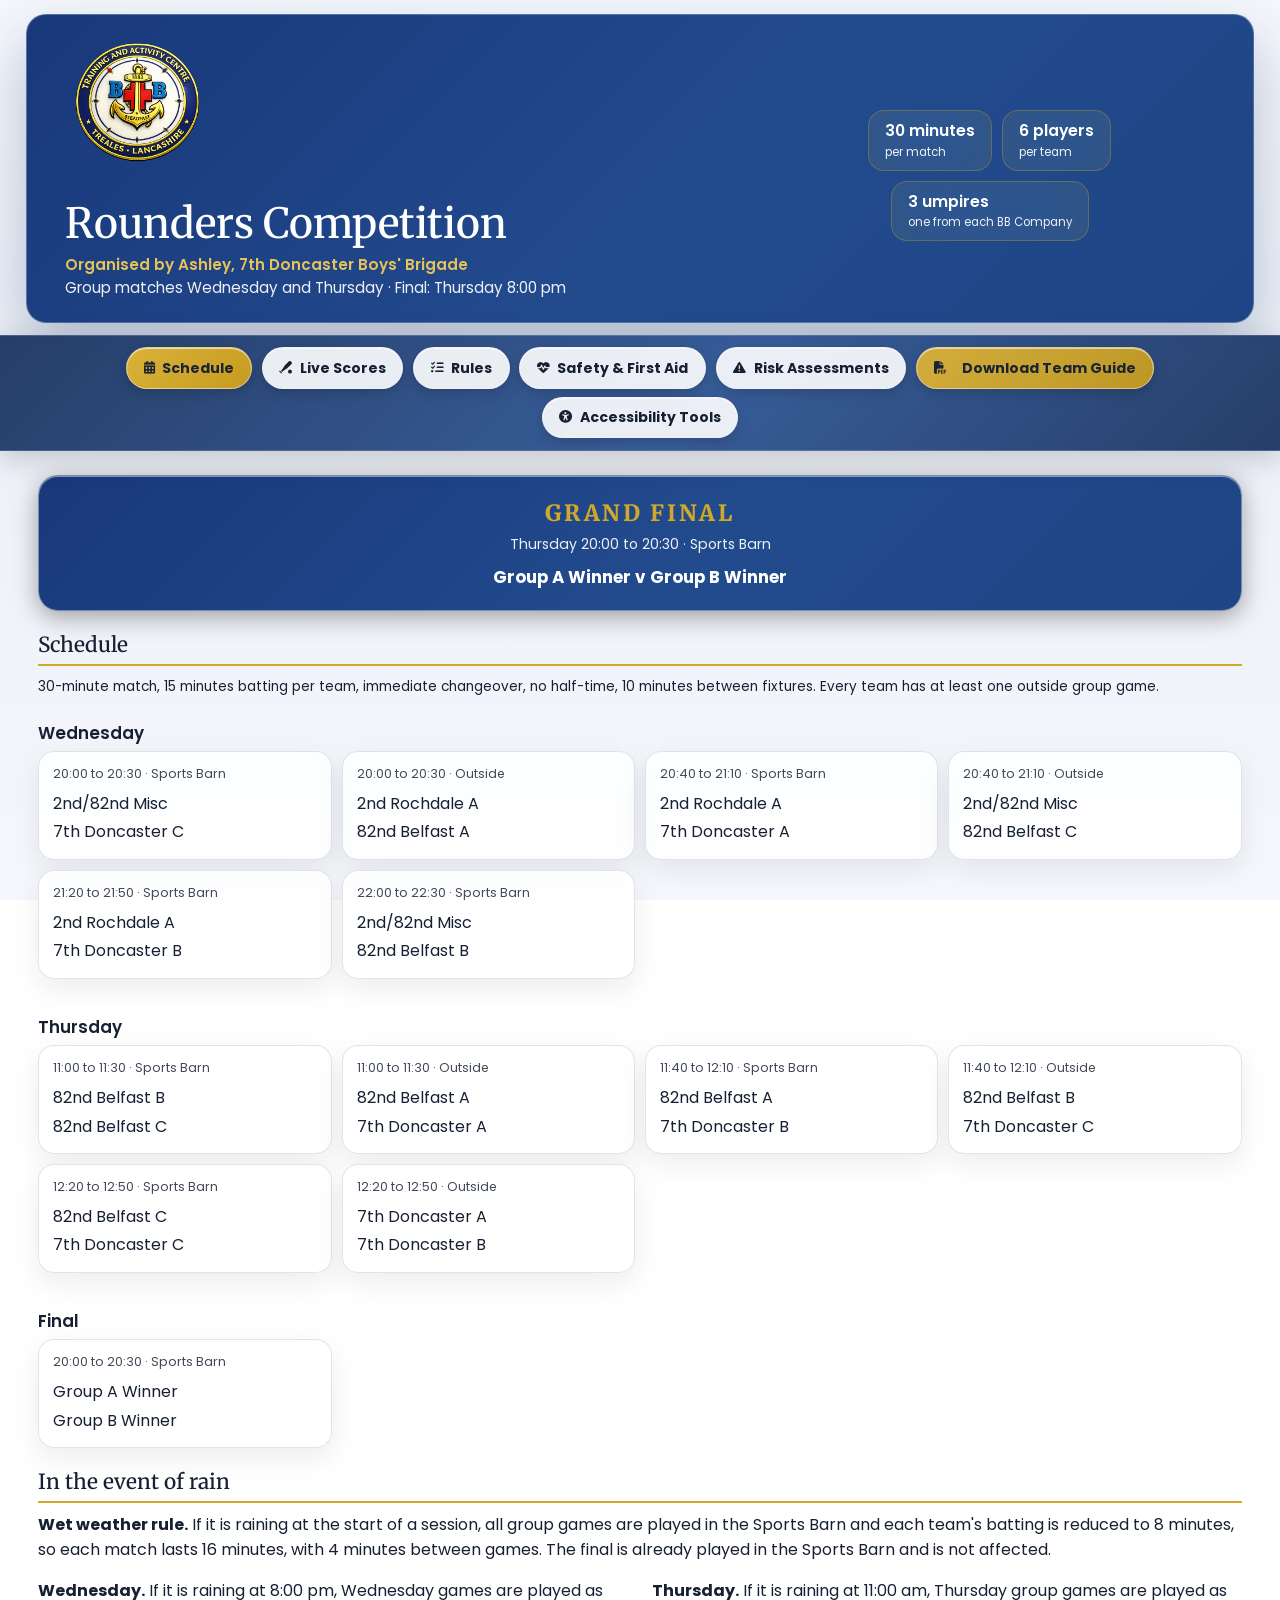
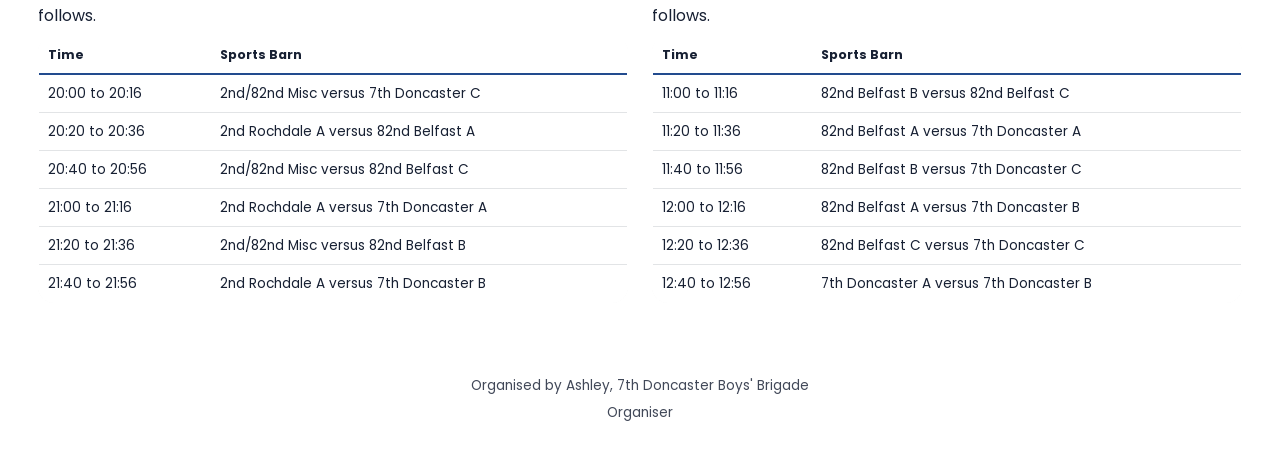
==== commit ebe02824: "Enter Wednesday group scores" ====
--- a/index.html
+++ b/index.html
@@ -4,7 +4,7 @@
 <meta charset="UTF-8">
 <meta name="viewport" content="width=device-width, initial-scale=1">
 <title>Rounders Competition</title>
-<link rel="icon" href="assets/media/i000-logo_centre-mostpages-nav-residential.webp">
+<link rel="icon" href="assets/media/i000-logo_centre-mostpages-nav-residential.png">
 
 <link rel="preconnect" href="https://fonts.googleapis.com">
 <link rel="preconnect" href="https://fonts.gstatic.com" crossorigin>
@@ -25,7 +25,7 @@
 
 <header class="comp-hero" data-global-hero>
   <div class="hero-row">
-    <img class="hero-logo" src="assets/media/i000-logo_centre-mostpages-nav-residential.webp"
+    <img class="hero-logo" src="assets/media/i000-logo_centre-mostpages-nav-residential.png"
       alt="The Boys' Brigade North West District Training and Activity Centre">
     <div class="hero-text-block">
       <h1>Rounders Competition</h1>
@@ -125,6 +125,7 @@
 <section class="view" id="view-scores">
   <h2>Live scores</h2>
   <p class="note">Scores appear here as the organiser enters them. Refresh the page for the latest.</p>
+  <p class="note" id="scores-empty" hidden><strong>No scores yet</strong> — the first games start Wednesday 20:00 to 20:30.</p>
 
   <div class="days-grid">
     <div>
@@ -261,8 +262,6 @@
 
 <footer class="site-foot">
   <div class="foot-credit">Organised by Ashley, 7th Doncaster Boys' Brigade</div>
-  <a href="Rounders_Competition_Team_Guide.pdf" download>Download Team Guide</a>
-  <span>&middot;</span>
   <a href="scoring.html">Organiser</a>
 </footer>
 
--- a/style.css
+++ b/style.css
@@ -1,4 +1,8 @@
 /* Rounders competition — page styles on top of the main-site tokens/components. */
+
+/* No horizontal scroll ever — clip, not hidden, so sticky still works.
+   Also guards against the width of Google Translate's injected tooltip. */
+html, body { overflow-x: clip; }
 
 body {
   min-height: 100vh;
@@ -53,7 +57,7 @@
   margin-bottom: 4px;
 }
 .comp-hero .strap { color: var(--hero-muted); font-size: 0.95rem; margin: 0; }
-.comp-hero .organiser-credit { color: var(--hero-accent, #d1a928); font-weight: 600; }
+.comp-hero .organiser-credit { color: #e5c25a; font-weight: 600; }
 
 .chips {
   display: flex;
@@ -121,12 +125,28 @@
   transform: scale(1.05);
   box-shadow: 0 8px 22px rgba(0, 0, 0, 0.24), inset 0 1px 0 rgba(255, 255, 255, 0.6);
 }
+.nav-pill:focus-visible {
+  outline: 3px solid #ffffff;
+  outline-offset: 2px;
+}
 .nav-pill.is-active {
   background: linear-gradient(135deg, #d9b23a, #c69c1f);
   color: #1c2333;
   border-color: rgba(255, 255, 255, 0.45);
 }
 .nav-pill i { font-size: 0.9em; }
+
+/* Mobile: one swipeable pill row instead of a tall wrapped block */
+@media (max-width: 767.98px) {
+  .pill-nav {
+    flex-wrap: nowrap;
+    justify-content: flex-start;
+    overflow-x: auto;
+    -webkit-overflow-scrolling: touch;
+    scrollbar-width: none;
+  }
+  .pill-nav::-webkit-scrollbar { display: none; }
+}
 
 a.nav-pill.pill-gold {
   background: linear-gradient(135deg, rgba(217, 178, 58, 0.96), rgba(198, 156, 31, 0.94));
@@ -198,13 +218,14 @@
 /* Fixture cards — glass */
 .fixture-list { display: grid; gap: 10px; }
 
+/* Cards keep the glass look via translucent surfaces + shadow; blur is
+   reserved for the nav/hero/save-bar so a page of cards stays smooth on
+   older phones. */
 .fixture {
   background: var(--surface-bg);
   border: 1px solid var(--surface-border);
   border-radius: 1rem;
   padding: 12px 14px;
-  backdrop-filter: blur(calc(var(--glass-blur) - 10px)) saturate(var(--glass-saturate));
-  -webkit-backdrop-filter: blur(calc(var(--glass-blur) - 10px)) saturate(var(--glass-saturate));
   box-shadow: var(--surface-shadow);
 }
 .fx-meta { color: var(--muted); font-size: 0.78rem; margin-bottom: 6px; }
@@ -234,8 +255,6 @@
   width: 100%;
   border-collapse: collapse;
   background: var(--surface-bg);
-  backdrop-filter: blur(calc(var(--glass-blur) - 10px)) saturate(var(--glass-saturate));
-  -webkit-backdrop-filter: blur(calc(var(--glass-blur) - 10px)) saturate(var(--glass-saturate));
   border: 1px solid var(--surface-border);
   border-radius: 1rem;
   overflow: hidden;
@@ -325,6 +344,24 @@
 }
 .save-bar button:disabled { opacity: 0.5; }
 
+/* Solid fallbacks where backdrop blur is unavailable or unwanted */
+@supports not (backdrop-filter: blur(1px)) {
+  .pill-nav, .save-bar { background: rgba(25, 51, 96, 0.97); }
+  .chip { background: rgba(255, 255, 255, 0.16); }
+}
+@media (prefers-reduced-transparency: reduce) {
+  .pill-nav, .save-bar {
+    backdrop-filter: none;
+    -webkit-backdrop-filter: none;
+    background: rgba(25, 51, 96, 0.97);
+  }
+  .chip {
+    backdrop-filter: none;
+    -webkit-backdrop-filter: none;
+    background: rgba(255, 255, 255, 0.16);
+  }
+}
+
 /* ── Accessibility preference helpers (as on the main website) ── */
 a.underline-links { text-decoration: underline !important; }
 html[data-readable-font="true"] {
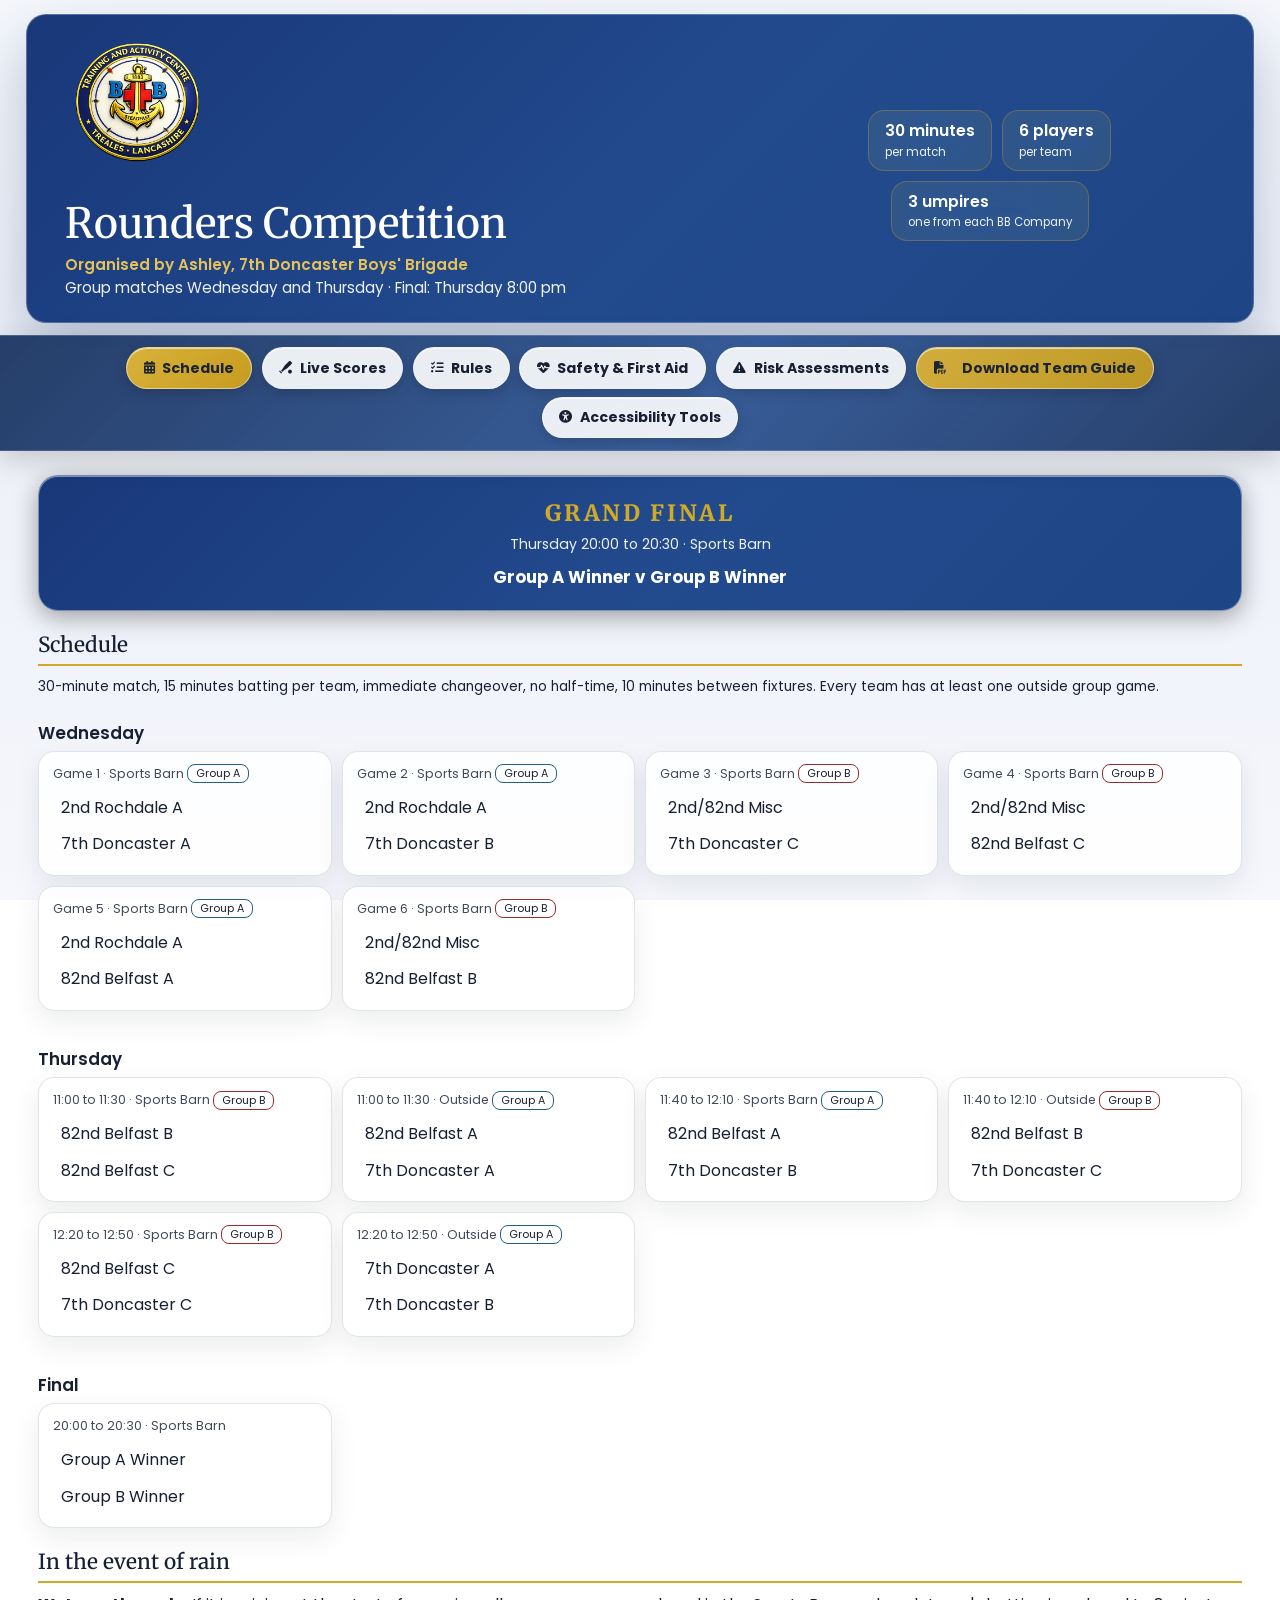
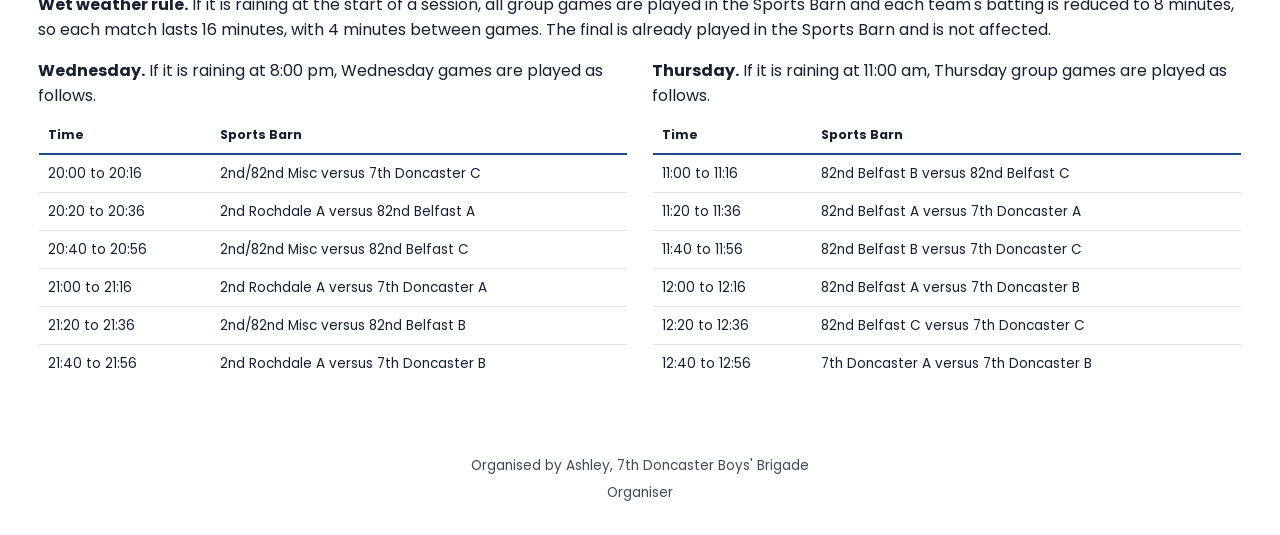
==== commit 6bee93e5: "Correct Wednesday to actual play order and venue, add group tags, stronger winner/leader highlightin" ====
--- a/index.html
+++ b/index.html
@@ -153,9 +153,11 @@
       <div class="table-wrap"><table id="standings-b"></table></div>
     </div>
   </div>
-  <p class="note">Win 3 points, draw 1, loss 0. Teams level on points are separated by
-  rounders difference, then total rounders scored. If still level, a short tie-break
-  decides the group position before the final.</p>
+  <p class="note">Win 3 points, draw 1, loss 0. <strong>For</strong> is rounders scored,
+  <strong>Against</strong> is rounders conceded, and <strong>Diff</strong> is For minus
+  Against. Teams level on points are separated by rounders difference (Diff), then total
+  rounders scored (For). If still level, a short tie-break decides the group position
+  before the final. The group leader is marked with a crown.</p>
 </section>
 
 <!-- ── View: Rules ────────────────────────────────────────── -->
--- a/style.css
+++ b/style.css
@@ -234,9 +234,19 @@
   justify-content: space-between;
   align-items: center;
   gap: 8px;
-  padding: 2px 0;
-}
-.fx-team.win { font-weight: 700; }
+  padding: 6px 8px;
+  border-radius: 0.6rem;
+}
+.fx-team.win {
+  font-weight: 800;
+  background: linear-gradient(135deg, rgba(217, 178, 58, 0.22), rgba(198, 156, 31, 0.12));
+  border: 1px solid rgba(198, 156, 31, 0.55);
+}
+.fx-team.win .score { color: #8a6a10; }
+html[data-theme="dark"] .fx-team.win .score,
+html[data-theme="winter"] .fx-team.win .score,
+html[data-theme="autumn"] .fx-team.win .score { color: #f0cf62; }
+.fx-team.win i { color: #c69c1f; margin-right: 2px; }
 .fx-team .score { font-variant-numeric: tabular-nums; min-width: 2ch; text-align: right; }
 
 .tag {
@@ -247,6 +257,8 @@
   padding: 1px 8px;
   vertical-align: middle;
 }
+.tag-group-A { border-color: #22608a; }
+.tag-group-B { border-color: #9e2a2b; }
 
 /* Tables — glass */
 .table-wrap { overflow-x: auto; border-radius: 1rem; }
@@ -271,6 +283,11 @@
 }
 main tr:last-child td { border-bottom: none; }
 main td.tname, main th.tname { text-align: left; }
+main tr.standings-leader {
+  background: linear-gradient(135deg, rgba(217, 178, 58, 0.20), rgba(198, 156, 31, 0.08));
+}
+main tr.standings-leader td.tname { font-weight: 800; }
+main tr.standings-leader i.fa-crown { color: #c69c1f; }
 
 .risk-table th, .risk-table td { text-align: left; vertical-align: top; }
 .risk-table td:first-child { font-weight: 600; }
